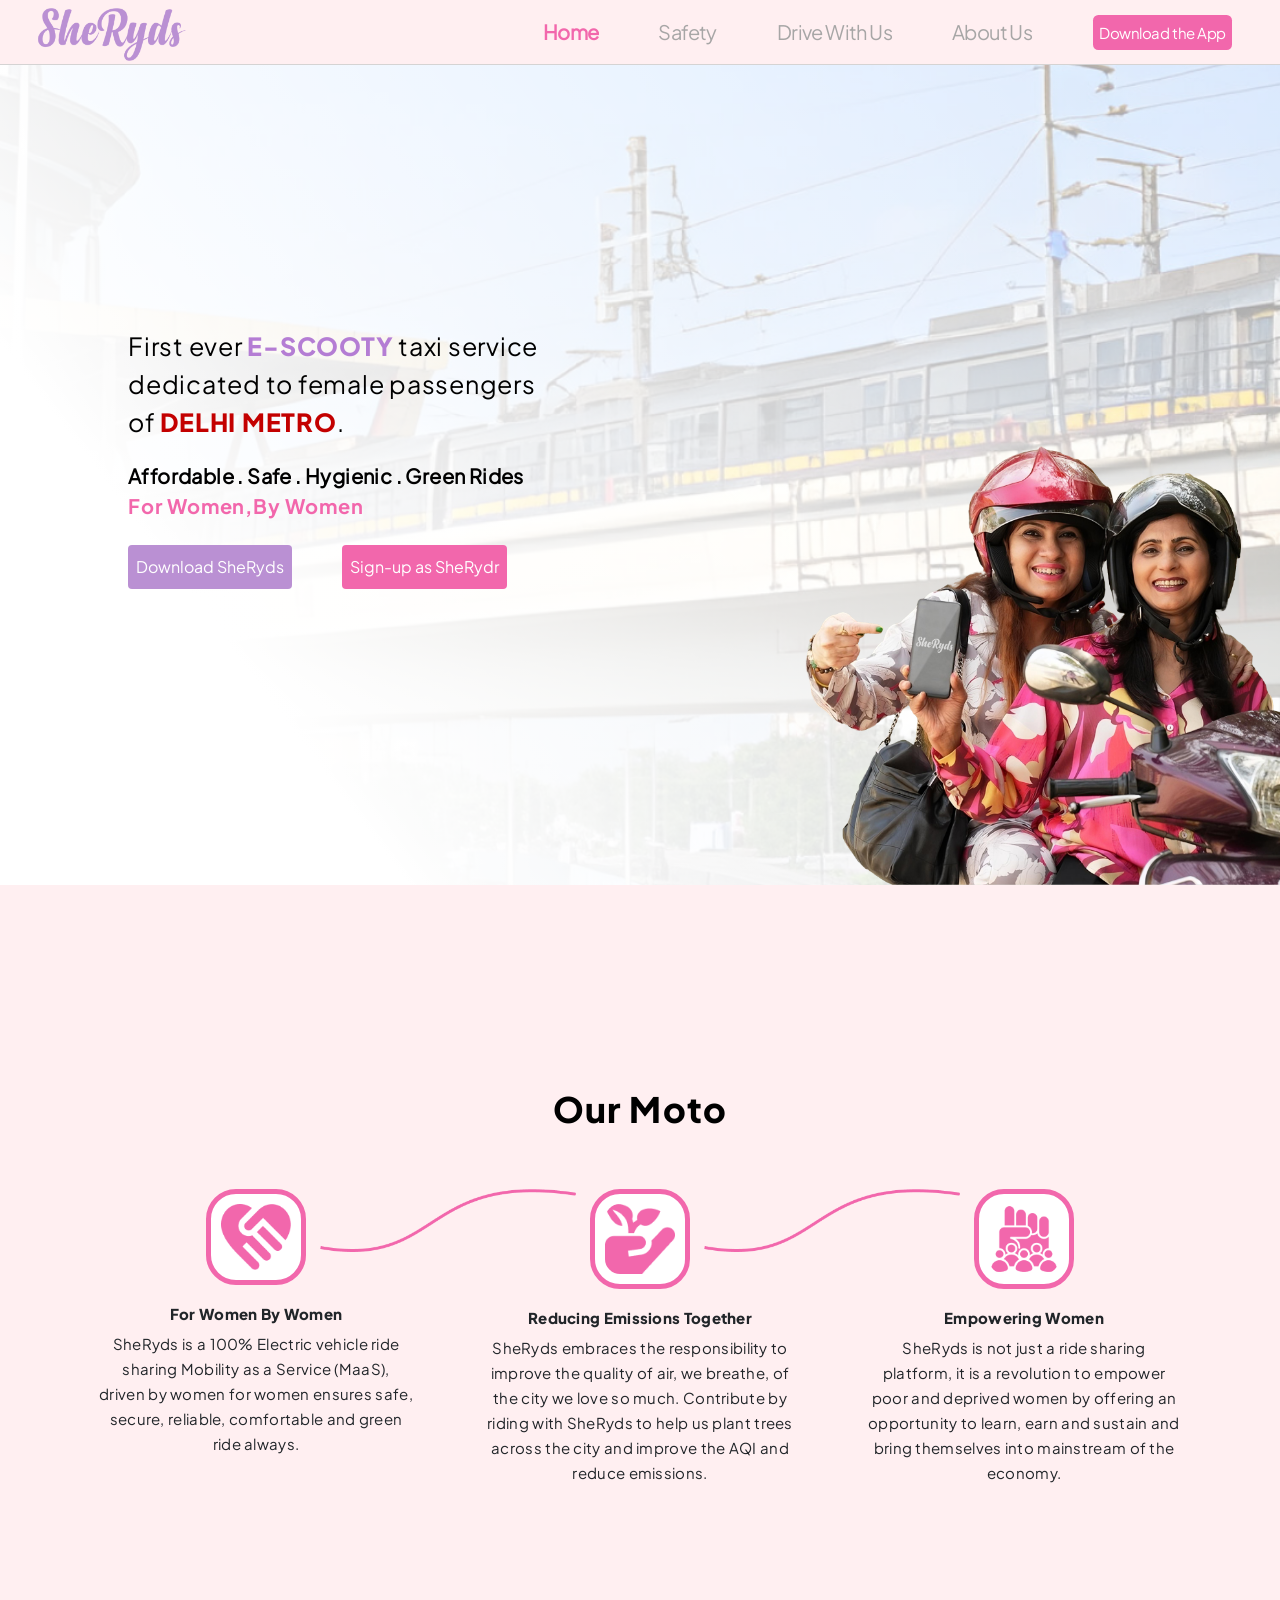
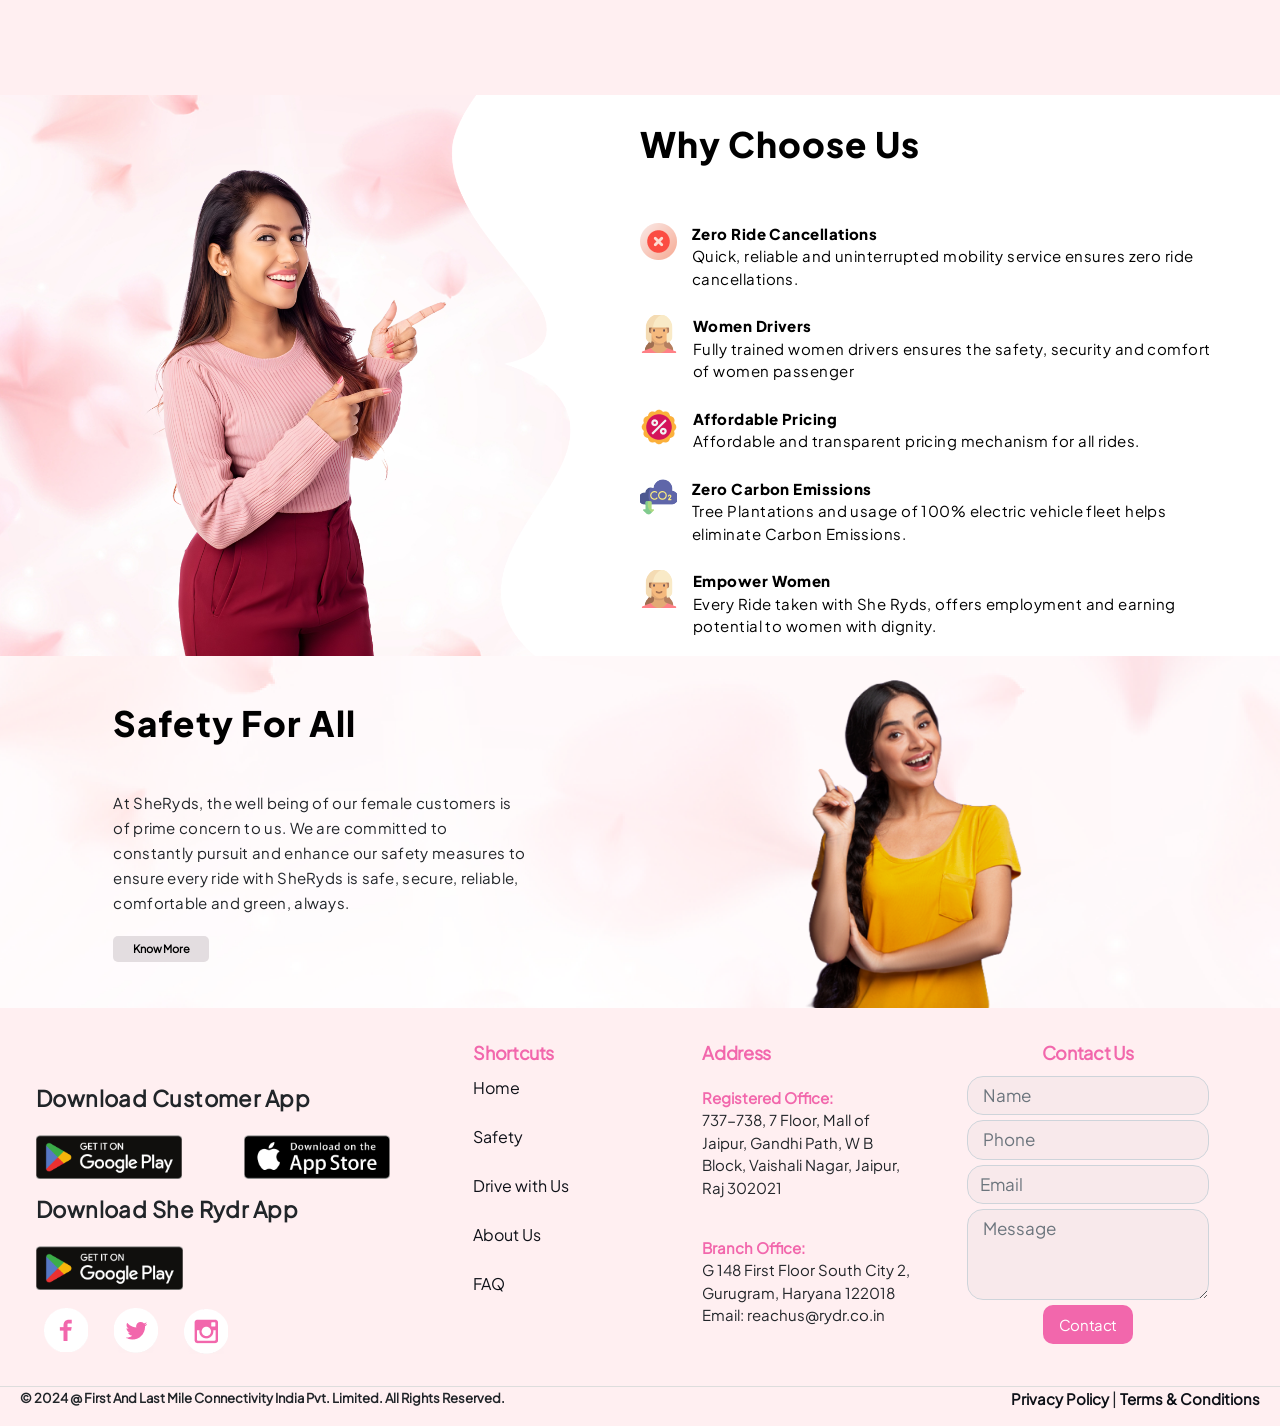
==== index.html @ 8a91b54a "img paths 2safet 3dy" ====
<!DOCTYPE html>
<html>

<head>
    <meta charset="utf-8" />
    <meta name="viewport" content="width=device-width, initial-scale=1.0">

    <!-- <link rel="stylesheet" href="./global.css" /> -->


    <link rel="stylesheet"
        href="https://fonts.googleapis.com/css2?family=Plus Jakarta Sans:wght@400;500;600;700;800&display=swap" />
    <link rel="stylesheet" href="Styles/header.css">
    <link rel="stylesheet" href="Styles/classy-nav.css">

    <link rel="stylesheet" href="Styles/style.css">
    <link rel="stylesheet" href="assets/css/bootstrap.min.css">

    <!-- RESPONSIVE CSS  -->
    <link rel="stylesheet" href="animation.css">
    <link rel="stylesheet" href="Styles/Responsive/XL.css">
    <link rel="stylesheet" href="Styles/Responsive/L.css">
    <link rel="stylesheet" href="Styles/Responsive/M.css">
    <link rel="stylesheet" href="Styles/Responsive/S.css">

    <script src="JS/jquery.min.js"></script>
</head>

<style>
    /* @media (max-width: 970px) {
        .home-parent {
            gap: 10px;
            flex-direction: column !important;
            align-items: baseline;
            padding: 20px;
        }
    } */
</style>

<body>
    <!-- <div id="preloader">
        <div class="wrapper">
            <div class="cssload-loader"></div>
        </div>
    </div> -->

    <div>
        <section>


            <header class="header-area">
                <div class="main-header-area">
                    <div class="classy-nav-container breakpoint-off">
                        <nav class="classy-navbar justify-content-between" id="uzaNav">
                            <a class="nav-brand" href="index.html"><img src="she_ryds_img/she_logo.png"
                                    alt="Ryder Logo"></a>
                            <div class="classy-navbar-toggler">
                                <span class="navbarToggler"><span></span><span></span><span></span></span>
                            </div>

                            <div class="classy-menu">

                                <div class="classycloseIcon">
                                    <div class="cross-wrap"><span class="top"></span><span class="bottom"></span></div>
                                </div>

                                <div class="classynav">
                                    <div>
                                        <ul id="nav" class="home-parent">
                                            <li class=" current-item text-decoration-none nav-items"><a
                                                    href="./index.html">Home</a>
                                            </li>
                                            <li class=" text-decoration-none nav-items"><a href="safety.html">Safety</a>
                                            </li>
                                            <li class="text-decoration-none nav-items"><a
                                                    href="drive_with_us.html">Drive
                                                    with us</a></li>
                                            <li class="text-decoration-none nav-items"><a href="about_us.html">About
                                                    Us</a></li>
                                            <!-- <li class="text-decoration-none nav-items"><a href="initiatives.html">Our
                                                    Initiatives</a></li> -->
                                        </ul>
                                    </div>
                                    <!-- <div>|</div> -->

                                    <div class="login-register-btn mx-3">
                                        <a href="#" data-toggle="modal" data-target="#myModal">
                                            <div class="log-in">Download the App</div>
                                        </a>
                                    </div>

                                </div>
                            </div>
                        </nav>
                    </div>
                </div>
            </header>



            <main>
                <div class="home-section topSection" id="topSection">
                    <div class=" home-text">
                        <div class="side-text">
                            <span class="line-1">First ever <span
                                    style="color: #b47dd4; font-family: ExtraBoldPlusJakarta;" class="">E-SCOOTY</span>
                                taxi
                                service</span><br>
                            <span class="line-1">dedicated to
                                female passengers
                                <br>of <span style="color:#c30000; font-family: ExtraBoldPlusJakarta;" class="">DELHI
                                    METRO</span>.</span><br>

                        </div>
                        <div class="home-points">
                            Affordable . Safe . Hygienic . Green Rides
                        </div>
                        <div class="side-text">
                            <span class="line-2">For Women,By Women</span><br>
                        </div>
                        <div class="rydr-btn mt-4">
                            <!-- <div class="btn-1 ">
                                <a
                                    href="https://play.google.com/store/apps/details?id=com.rapido.passenger&hl=en&pli=1">
                                    <button class="btn-sec ">Download SheRyds</button></a>
                            </div> -->

                            <!-- Large modal -->

                            <!-- Button to trigger modal -->

                            <!-- Button to trigger modal -->

                            <button type="button" class="btn-1 btn-sec dwn" data-toggle="modal" style="background: #BA90D3;
                                 " data-target="#myModal">Download SheRyds</button>


                            <!-- Modal Structure -->
                            <div class="modal fade bd-example-modal-lg" id="myModal" tabindex="-1" role="dialog"
                                aria-labelledby="myLargeModalLabel" aria-hidden="true">
                                <div class="modal-dialog modal-lg">
                                    <div class="modal-content">
                                        <div class="modal-header">
                                            <!-- <h5 class="modal-title text-center" id="myLargeModalLabel">Download Apps
                                            </h5> -->
                                            <!-- <button type="button" class="close" data-dismiss="modal" aria-label="Close">
                                                <span aria-hidden="true">X</span>
                                            </button> -->
                                            <button type="button" class="close" data-dismiss="modal"
                                                aria-label="Close"><span aria-hidden="true">X</span></button>
                                        </div>
                                        <div class="modal-body">
                                            <div class="modal-section">
                                                <h5 class="text-center fw-bold">Customer App</h5>
                                                <div class="app-links">
                                                    <a href="playstore-link"><img
                                                            src="Images/Google_Play_Store_badge_EN.svg.png"
                                                            alt="Play Store"></a>
                                                    <a href="applestore-link"><img
                                                            src="Images/App_Store_Badge.svg (2).png"
                                                            alt="Apple Store"></a>
                                                </div>
                                                <!-- Add more content or links here -->
                                            </div>
                                            <div class="modal-divider"></div>
                                            <div class="modal-section">
                                                <h5 class="text-center fw-bold">SheRydr App </h5>
                                                <div class="app-links sherydr-app">
                                                    <a href="playstore-link"><img
                                                            src="Images/Google_Play_Store_badge_EN.svg.png"
                                                            alt="Play Store"></a>

                                                </div>
                                                <!-- Add more content or links here -->
                                            </div>
                                        </div>
                                        <!-- <div class="modal-footer">
                                            <button type="button" class="btn btn-secondary"
                                                data-dismiss="modal">Close</button>
                                        </div> -->
                                    </div>
                                </div>
                            </div>

                            <div class="btn-1 ">
                                <a href="/">
                                    <button class="btn-sec ">Sign-up as SheRydr</button></a>
                            </div>


                        </div>
                    </div>
                    <div class="title-img">
                        <img src="she_ryds_img/new_title_img.png" alt="">
                    </div>
                </div>

                <!-- <div id="rydr-brand">RYDR</div>
                <div id="slogan" class="slogan">Seamless Last Mile Rides for Delhi Metro Commuters</div> -->


                <!-- <section class="d-flex justify-content-center align-items-center nextSection" id="nextSection1"> -->
                <section class="d-flex justify-content-center align-items-center " style="background: #ffeff1;">
                    <div class=" moto-section d-flex justify-content-center align-items-center flex-column ">


                        <h1 class="sub-heading ">Our Moto</h1>


                        <div class="motos ">
                            <div class="  moto-part">
                                <div class="d-flex ">
                                    <img class="moto-img" src="she_ryds_img/moto_1.png" alt="">

                                    <img class="curve-1" src="she_ryds_img/curve.png" alt="">
                                </div>
                                <div class="mt-3 moto-head moto-content">
                                    <p style="font-family: ExtraBoldPlusJakarta;">For Women By Women</p>
                                </div>
                                <div class="moto-content">
                                    <p>SheRyds is a 100% Electric vehicle ride
                                        sharing Mobility as a Service (MaaS),
                                        driven by women for women ensures
                                        safe, secure, reliable, comfortable and
                                        green ride always.</p>
                                </div>
                                <div>
                                </div>
                            </div>

                            <div class=" moto-part">
                                <div class="d-flex ">
                                    <img class="moto-img" src="she_ryds_img/moto_2.png" alt="">
                                    <img class="curve-2" src="she_ryds_img/curve.png" alt="">
                                </div>
                                <!-- <div class="mt-3 moto-head">
                                    <h2 class="under-sub-heading">Reducing Emissions Together</h2>
                                </div> -->
                                <div class="mt-3 moto-head moto-content">
                                    <p style="font-family: ExtraBoldPlusJakarta;">Reducing Emissions Together</p>
                                </div>
                                <div class="moto-content">
                                    <p>SheRyds embraces the responsibility
                                        to improve the quality of air, we
                                        breathe, of the city we love so much.
                                        Contribute by riding with SheRyds to
                                        help us plant trees across the city and
                                        improve the AQI and reduce emissions.</p>
                                </div>
                                <div>
                                </div>
                            </div>

                            <div class=" moto-part">
                                <div><img class="moto-img" src="she_ryds_img/moto_3.png" alt=""></div>
                                <!-- <div class="mt-3 moto-head">
                                    <h2 class="under-sub-heading">Empowering Women</h2>
                                </div> -->
                                <div class="mt-3 moto-head moto-content">
                                    <p style="font-family: ExtraBoldPlusJakarta;">Empowering Women</p>
                                </div>
                                <div class="moto-content">
                                    <p>SheRyds is not just a ride sharing
                                        platform, it is a revolution to empower
                                        poor and deprived women by offering
                                        an opportunity to learn, earn and
                                        sustain and bring themselves into
                                        mainstream of the economy.
                                    </p>
                                </div>
                                <div>
                                </div>
                            </div>
                        </div>

                    </div>
                </section>

                <!-- <section class="card-deck-section">
                    <div class="card-deck">
                        <div class="card d-flex justify-content-center align-items-center">
                            <div><img class="moto-img" src="Images/creating.png" alt=""></div>
                            <div class="card-body  d-flex justify-content-center align-items-center flex-column ">
                                <h2 class="under-sub-heading">Reducing Emissions</h2>
                                <p class="card-text text-center">This is a longer card with supporting text below as a
                                    natural
                                    lead-in to additional content. This content is a little bit longer.</p>
                                <div>
                                    <button class="know-more">Know More</button>
                                </div>
                            </div>
                        </div>
                        <div class="card d-flex justify-content-center align-items-center">
                            <div><img class="moto-img" src="Images/creating.png" alt=""></div>
                            <div class="card-body  d-flex justify-content-center align-items-center flex-column">
                                <h2 class="under-sub-heading">Empowered Women & Men</h2>
                                <p class="card-text text-center">
                                    Rydr is more than just a ride-sharing platform. It’s a movement dedicated to
                                    providing safe, reliable and empowering transportation for women. Our 100%
                                    electric
                                    vehicles fleet, driven by women for women and by men for all, ensures a secure,
                                    comfortable and green journey every time
                                </p>
                                <div>
                                    <button class="know-more">Know More</button>
                                </div>
                            </div>
                        </div>
                        <div class="card  d-flex justify-content-center align-items-center">
                            <div><img class="moto-img" src="Images/creating.png" alt=""></div>
                            <div class="card-body  d-flex justify-content-center align-items-center flex-column">
                                <h2 class="under-sub-heading">Creating Green Jobs</h2>

                                <p class="text-center">Empowering men and women who form part of a large workforce to
                                    become
                                    self-dependent
                                    by rendering green ride-sharing services.</p>
                                <div>
                                    <button class="know-more">Know More</button>
                                </div>
                            </div>
                        </div>
                    </div>
                </section> -->

                <section class="why-choose-section">

                    <div>
                        <h2 class="sub-heading mt-0 mb-1 mini-head ">Why Choose Us</h2>
                    </div>

                    <div class=" why-choose-content">
                        <div class="col-lg-6 col-md-6 why-img-div">
                            <img class="why-img " src="she_ryds_img/why-img-flowery.png" alt="">
                        </div>

                        <div class=" why-choose-div col-lg-6 col-md-6 ">
                            <div>
                                <h2 class="sub-heading mt-0 mb-0 mb-lg-4 prime-head ">Why Choose Us</h2>
                            </div>
                            <div class="points">
                                <div>
                                    <img src="she_ryds_img/no_can.png" alt="">
                                </div>
                                <div class=" points-desc">

                                    <p class=" text-start" style="font-family: ExtraBoldPlusJakarta;">Zero Ride
                                        Cancellations
                                    </p>
                                    <p>Quick, reliable and uninterrupted mobility service ensures zero ride
                                        cancellations.
                                    </p>
                                </div>
                            </div>

                            <div class="points">
                                <div>
                                    <img src="she_ryds_img/womenDriver.png" alt="">

                                </div>
                                <div class="points-desc">

                                    <p class=" text-start" style="font-family: ExtraBoldPlusJakarta;">Women Drivers</p>
                                    <p>Fully trained women drivers ensures the safety, security and comfort of women
                                        passenger
                                    </p>
                                </div>
                            </div>

                            <div class="points">
                                <div>
                                    <img src="she_ryds_img/pricing.png" alt="">
                                </div>
                                <div class=" points-desc">
                                    <!-- <p><strong>Pricing </strong></p> -->
                                    <p class=" text-start" style="font-family: ExtraBoldPlusJakarta;">Affordable Pricing
                                    </p>
                                    <p>Affordable and transparent pricing mechanism for all rides.</p>
                                </div>
                            </div>

                            <div class="points">
                                <div>
                                    <img src="she_ryds_img/zero_imiision.png" alt="">
                                </div>
                                <div class=" points-desc">
                                    <!-- <p><strong>Zero Emission</strong></p> -->
                                    <p class=" text-start" style="font-family: ExtraBoldPlusJakarta;">Zero Carbon
                                        Emissions</p>
                                    <p>Tree Plantations and usage of 100% electric vehicle fleet helps eliminate Carbon
                                        Emissions.</p>
                                </div>
                            </div>
                            <div class="points mb-0">
                                <div>
                                    <img src="she_ryds_img/womenDriver.png" alt="">

                                </div>
                                <div class=" points-desc">
                                    <!-- <p><strong>Tree Plantation</strong></p> -->
                                    <p class=" text-start" style="font-family: ExtraBoldPlusJakarta;">Empower Women</p>
                                    <p>Every Ride taken with She Ryds, offers employment and earning potential to women
                                        with dignity.</p>
                                </div>
                            </div>


                        </div>
                    </div>

                </section>


                <!-- <div class="d-flex justify-content-center align-items-center flex-column">

                    <h2 class="sub-heading whats">What is in it for You</h2>

                    <div class="d-flex justify-content-center align-item-center selection">
                        <div id="customers-button" class="selection">
                            <h4>Customers</h4>
                        </div>
                        <div id="drivers-button" class="selection">
                            <h4>SheRydrs</h4>
                        </div>
                    </div>
                    <div class="selection-part">
                        <div id="cust-part" class="cust-part w-75">
                            <div class="card-group">

                                <div class="card d-flex justify-content-center align-items-center flex-column">
                                    <img class="card-img-top" src="Images/Easy-pick.png" alt="Card image cap">
                                    <div class="card-body d-flex justify-content-start align-items-center flex-column">
                                        <h5 class="safety-card-title card-title">Easy Pick & Drop</h5>
                                        <p class="card-text safety-card-text ">The only Service Dedicated to Pick you up
                                            from any
                                            Metro Station and Drop you at your
                                            destination and Vice-Versa.</p>
                                    </div>
                                </div>
                                <div class="card d-flex justify-content-center align-items-center flex-column">
                                    <img class="card-img-top" src="Images/low-cost.png" alt="Card image cap">
                                    <div class="card-body d-flex justify-content-start align-items-center flex-column">
                                        <h5 class="safety-card-title card-title">Low Cost Rides</h5>
                                        <p class="card-text safety-card-text ">Rides available at a very attractive
                                            rates. Low surge
                                            charges and no hidden cost. Pay before you start the ride.</p>
                                    </div>
                                </div>
                                <div class="card d-flex justify-content-center align-items-center flex-column">
                                    <img class="card-img-top" src="Images/assured.png" alt="Card image cap">
                                    <div class="card-body d-flex justify-content-start align-items-center flex-column">
                                        <h5 class="safety-card-title card-title">Assured Rides</h5>
                                        <p class="card-text safety-card-text ">Get assured rides from any metro station
                                            to your
                                            destination and vice versa, in least time.</p>
                                    </div>
                                </div>
                            </div>
                        </div>

                        <div id="driver-part" class="driver-part w-75">
                            <div class="card-group">
                                <div class="card d-flex justify-content-center align-items-center flex-column">
                                    <img class="card-img-top" src="Images/Easy-pick.png" alt="Card image cap">
                                    <div class="card-body d-flex justify-content-start  flex-column">
                                        <h5 class="safety-card-title card-title">FlexDrive & MaxProfit</h5>
                                        <p class="card-text safety-card-text ">Make money on your
                                            chosen schedule with
                                            rides or deliveries or
                                            both. You can use your
                                            own vehicle or choose a
                                            rental through Rydr.</p>
                                    </div>
                                </div>
                                <div class="card d-flex justify-content-center align-items-center flex-column">
                                    <img class="card-img-top" src="Images/low-cost.png" alt="Card image cap">
                                    <div class="card-body d-flex justify-content-start flex-column">
                                        <h5 class="safety-card-title card-title">Fast and On Time Payments</h5>
                                        <p class="card-text safety-card-text ">Get Weekly Payments
                                            directly in your bank
                                            accounts.</p>
                                    </div>
                                </div>
                                <div class="card d-flex justify-content-center align-items-center flex-column">
                                    <img class="card-img-top" src="Images/assured.png" alt="Card image cap">
                                    <div class="card-body d-flex justify-content-start  flex-column">
                                        <h5 class="safety-card-title card-title">24/7 Support Available</h5>
                                        <p class="card-text safety-card-text ">You can reach us
                                            anytime for any
                                            support necessary.</p>
                                    </div>
                                </div>
                                <div class="card d-flex justify-content-center align-items-center flex-column">
                                    <img class="card-img-top" src="Images/assured.png" alt="Card image cap">
                                    <div class="card-body d-flex justify-content-start  flex-column">
                                        <h5 class="safety-card-title card-title">Insured Rides And Coverage</h5>
                                        <p class="card-text safety-card-text ">All rides are insured.
                                            Accidental coverage
                                            and medical benefits
                                            covered.</p>
                                    </div>
                                </div>
                            </div>
                        </div>
                    </div>
                </div> -->




                <section>

                    <!-- <div class="safety-section ">
                        <div class="safety-content  col-lg-6 col-md-6 ">

                            <h2 class="sub-heading safety-heading">Safety For All</h2>
                            <div class="d-flex flex-column ">

                                <p class="safety-text">At SheRyds, the well being of our female
                                    customers is of prime concern to us. We are
                                    committed to constantly pursuit and enhance
                                    our safety measures to ensure every ride with
                                    SheRyds is safe, secure, reliable, comfortable
                                    and green, always.</p>

                                <div class="safety-know">
                                    <a href="safety.html"><button class="know-more">Know More</button></a>
                                </div>
                            </div>

                        </div>


                        <div class="safety-img col-lg-6 col-md-6 ">
                            <img class="saf-img" src="she_ryds_img/new-safety-for-all.png" alt="">
                        </div>



                    </div> -->


                    <div class="safety-section">
                        <div class="safety-content  col-lg-5 col-md-5 ">

                            <h2 class="sub-heading safety-heading">Safety For All</h2>
                            <div class="d-flex flex-column ">

                                <p class="safety-text">At SheRyds, the well being of our female
                                    customers is of prime concern to us. We are
                                    committed to constantly pursuit and enhance
                                    our safety measures to ensure every ride with
                                    SheRyds is safe, secure, reliable, comfortable
                                    and green, always.</p>

                                <div class="safety-know">
                                    <a href="safety.html"><button class="know-more">Know More</button></a>
                                </div>
                            </div>

                        </div>


                        <div class="safety-img col-lg-6 col-md-6 ">
                            <img class="saf-img" src="she_ryds_img/cust_safety.png" alt="">
                        </div>



                    </div>


                </section>

            </main>
        </section>

        <footer class="footer">
            <div class="">
                <div class=" footer-section">

                    <div class="col-lg-4 col-md-4 col-6 d-flex flex-column  footer-apps">
                        <div class="download-app about_dow_app">
                            <p>Download Customer App</p>
                            <div class="app-links about_app_link">
                                <a href="playstore-link"><img src="Images/Google_Play_Store_badge_EN.svg.png"
                                        alt="Play Store"></a>

                                <a href="applestore-link"><img src="Images/App_Store_Badge.svg (2).png"
                                        alt="Apple Store"></a>
                            </div>
                        </div>
                        <div class="download-app about_dow_app">
                            <p>Download She Rydr App</p>
                            <div class="app-links about_app_link app-2">
                                <a href="playstore-link"><img src="Images/Google_Play_Store_badge_EN.svg.png"
                                        alt="Play Store"></a>

                            </div>
                        </div>
                        <div class="social-links about-social-link">
                            <a href="facebook-link"><img class="socialImg" src="she_ryds_img/Facebook.png" alt=""></a>
                            <a href="twitter-link"><img class="socialImg" src="she_ryds_img/Twitter.png" alt=""></a>
                            <a href="https://www.instagram.com/she.ryds?igsh=MTJ3M3NyOHQxcnZnNg=="><img
                                    class="socialImg" src="she_ryds_img/Instagram.png" alt=""></a>
                        </div>
                    </div>


                    <div class="col-lg-2 col-md-2 col-6  ">
                        <h5 class="footer-heading">Shortcuts</h5>
                        <div class="list-unstyled">
                            <li><a class="direct-links" href="index.html">Home</a></li>
                            <li><a class="direct-links" href="safety.html">Safety</a></li>
                            <li><a class="direct-links" href="drive_with_us.html">Drive with Us</a></li>
                            <!-- <li><a class="direct-links" href="about_us.html">Career</a></li> -->
                            <li><a class="direct-links" href="about_us.html">About Us</a></li>
                            <!-- <li><a class="direct-links" href="initiatives.html">Initiatives</a></li> -->
                            <li><a class="direct-links" href="faq.html">FAQ</a></li>
                        </div>
                    </div>


                    <div class="col-lg-2 col-md-2 add-sec col-6">
                        <h5 class="footer-heading">Address</h5>

                        <div class="add-div">
                            <p><strong class="add">Registered Office:</strong><br>
                                737-738, 7 Floor, Mall of Jaipur, Gandhi Path, W B Block, Vaishali Nagar,
                                Jaipur, Raj 302021

                            </p>
                        </div>
                        <div class="add-div">
                            <p><strong class="add">Branch Office:</strong><br>
                                G 148 First Floor South City 2, Gurugram, Haryana 122018 <br>
                                Email: reachus@rydr.co.in</p>
                        </div>

                    </div>


                    <div class="col-lg-3 col-md-3 col-6 d-flex  flex-column align-item-center contact-sec">
                        <div>
                            <h5 class="footer-heading">Contact Us</h5>
                        </div>
                        <div>
                            <form class="contact-form contact-div">
                                <div>
                                    <input type="text" class="form-control" placeholder=" Name" id="connect-name"
                                        required>
                                    <input type="number" class="form-control" placeholder=" Phone" required name=""
                                        id="connect-phone">
                                    <input type="email" class="form-control" placeholder="Email" id="connect-email"
                                        required>
                                    <textarea class="form-control" rows="3" placeholder=" Message" id="connect-message"
                                        required></textarea>
                                </div>
                                <div>
                                    <button type="submit" class="log-in contact-btn"
                                        id="contact-submit">Contact</button>
                                </div>
                            </form>
                        </div>
                    </div>
                </div>
                <div class="footer-bottom ">

                    <div class="">
                        <p class="fw-bold">© 2024 @ First And Last Mile Connectivity India Pvt. Limited. All Rights
                            Reserved.</p>
                    </div>

                    <div class="  footer-end">
                        <a class="fw-bold" href="privacy_policy.html">Privacy Policy</a>
                        <span> | </span>
                        <a class="fw-bold" href="terms&conditions.html">Terms & Conditions</a>
                    </div>
                </div>
            </div>
        </footer>



    </div>

    <!-- <script>
        // Initialize modal using jQuery
        $(document).ready(function () {
            $('#myModal').modal(options);
        });
    </script>

    <script>
        $('#myModal').on('shown.bs.modal', function () {
            $('#myInput').trigger('focus')
        })

        $('#myModal').modal(options)

        $('#myModal').modal(options)

    </script> -->

    <script>
        var token = localStorage.getItem('accessToken')
        var cityName = localStorage.getItem('cityName')
        var vehicle = localStorage.getItem('vehicleType')
        let htmlPage = ''
        var signUpbuttonName = ''

        console.log(token)


        if (token && token.length > 0 && cityName && cityName.length > 0 && vehicle && vehicle.length > 0) {
            // window.location.href = 'oldRegistration.html'
            htmlPage = 'oldRegistration.html'
        }
        else if (token && token.length > 0 && !cityName) {
            // window.location.href = 'SelectCities.html'
            htmlPage = 'SelectCities.html'
        }
        else if (token && token.length > 0 && !vehicle) {
            // window.location.href = 'SelectVehicle.html'
            htmlPage = 'SelectVehicle.html'
        }
        else if (!token) {
            // window.location.href = 'login.html'
            htmlPage = 'login.html'
        }

        if (token) {
            signUpbuttonName = `<a href="${htmlPage}"><button class="btn-sec" id="signup-driver">
                                 SIGNUP AS DRIVER</button></a>`
        }
        else {
            signUpbuttonName = `<a href="login.html"><button class="btn-sec" id="signup-driver">
                                 SIGNUP AS DRIVER</button></a>`
        }

        document.getElementById('signup-driver').innerHTML = signUpbuttonName
    </script>

    <!-- <script src="https://code.jquery.com/jquery-3.5.1.slim.min.js"></script>
    <script src="https://cdn.jsdelivr.net/npm/@popperjs/core@2.9.2/dist/umd/popper.min.js"></script> -->
    <script src="https://maxcdn.bootstrapcdn.com/bootstrap/4.5.2/js/bootstrap.min.js"></script>

    <script src="JS/ProfileButton.js"></script>
    <script src="animation.js"></script>
    <script src="assets/js/bootstrap.min.js"></script>
    <script src="JS/contact-form.js"></script>
    <script src="JS/popper.min.js"></script>
    <script src="JS/uza.bundle.js"></script>
    <script src="JS/active.js"></script>


    <!-- <script src="js/testimonial.js"></script> -->

    <script async src="https://www.googletagmanager.com/gtag/js?id=UA-23581568-13"></script>
    <script src="JS/CustAndDriver.js"></script>

    <!-- <script>
        window.addEventListener('DOMContentLoaded', function () {
            var token = localStorage.getItem('accessToken')
            var cityName = localStorage.getItem('cityName')
            var vehicle = localStorage.getItem('vehicleType')
            let htmlPage = ''
            var buttonName = ''
            if (token && token.length > 0 && cityName && cityName.length > 0 && vehicle && vehicle.length > 0) {
                // window.location.href = 'oldRegistration.html'
                htmlPage = 'oldRegistration.html'
            }
            else if (token && token.length > 0 && !cityName) {
                // window.location.href = 'SelectCities.html'
                htmlPage = 'SelectCities.html'
            }
            else if (token && token.length > 0 && !vehicle) {
                // window.location.href = 'SelectVehicle.html'
                htmlPage = 'SelectVehicle.html'
            }
            else if (!token) {
                // window.location.href = 'login.html'
                htmlPage = 'login.html'
            }
            if (token) {
                buttonName = `<a href="${htmlPage}">
                                    <div class="log-in">Continue</div>
                                </a>`

            } else {
                buttonName = `<a href="login.html">
                                    <div class="log-in">Log In</div>
                                </a>`
            }
            document.getElementById('loginButton').innerHTML = buttonName
        })
    </script> -->

</body>

</html>
---- Styles/header.css ----
/* :: 8 Header CSS :: */
.header-area {
    position: fixed;
    z-index: 600;
    width: 100%;
    left: 0;
    top: 0;
    -webkit-transition-duration: 500ms;
    -o-transition-duration: 500ms;
    transition-duration: 500ms;
}

#nav {}

@media only screen and (min-width: 768px) and (max-width: 991px) {
    .header-area .main-header-area {
        /* border-top: 10px solid #303030; */
    }
}

@media only screen and (max-width: 767px) {
    .header-area .main-header-area {
        /* border-top: 10px solid #303030; */
    }
}

.header-area .main-header-area.sticky {
    -webkit-transition-duration: 500ms;
    -o-transition-duration: 500ms;
    transition-duration: 500ms;
    top: 0;
    width: 100%;
    position: fixed;
    background-color: transparent;
    /* -webkit-box-shadow: 0 1px 6px 0 rgba(0, 0, 0, 0.1);
    box-shadow: 0 1px 6px 0 rgba(0, 0, 0, 0.1); */
    border-bottom: none;
    left: 0;
    z-index: 650;
}

.header-area .search-icon {
    position: relative;
    z-index: 1000000000000;
    margin-left: 14px;
}

@media only screen and (min-width: 768px) and (max-width: 991px) {
    .header-area .search-icon {
        margin-left: 15px;
        margin-top: 20px;
    }
}

@media only screen and (max-width: 767px) {
    .header-area .search-icon {
        margin-left: 15px;
        margin-top: 20px;
    }
}

.header-area .search-icon i {
    font-size: 20px;
    color: #303030;
    cursor: pointer;
}

.classy-nav-container {
    background-color: transparent;
    padding: 0;
}

@media only screen and (max-width: 767px) {
    .classy-nav-container {
        /* padding: 0 15px; */
    }
}

@media only screen and (min-width: 768px) and (max-width: 991px) {
    .classy-nav-container .classy-navbar {
        height: 70px;
        padding: 0 5%;
    }
}

@media only screen and (max-width: 767px) {
    .classy-nav-container .classy-navbar {
        height: 70px;
        padding: 0 5%;
    }
}

@media only screen and (max-width: 767px) {
    .classy-nav-container .classy-navbar .nav-brand {
        max-width: 90px;
        margin-right: 15px;
    }
}

.classy-nav-container .classy-navbar .classynav ul li a {
    position: relative;
    z-index: 1;
    font-weight: 400;

    font-size: 14px;
    text-transform: capitalize;
    color: #a7a6a6;
}

.classy-nav-container .classy-navbar .classynav ul li.current-item a {
    color: #F267AC;
    font-weight: 600;
}

.classy-nav-container .classy-navbar .classynav ul li a:focus,
.classy-nav-container .classy-navbar .classynav ul li a:hover {
    /* color:rgb(255, 86, 86) */
    /* color: white; */

}

@media only screen and (min-width: 992px) and (max-width: 1199px) {
    .classy-nav-container .classy-navbar .classynav ul li a {
        font-size: 14px;
        padding: 0 15px;
    }
}

@media only screen and (min-width: 768px) and (max-width: 991px) {
    .classy-nav-container .classy-navbar .classynav ul li a {
        font-size: 14px;
    }
}

@media only screen and (max-width: 767px) {
    .classy-nav-container .classy-navbar .classynav ul li a {
        font-size: 14px;
    }
}

.classy-nav-container .classy-navbar .classynav ul li.cn-dropdown-item ul li a {
    font-size: 16px;
    text-transform: capitalize;
    height: 42px;
    line-height: 42px;
    padding: 0 30px;
}

@media only screen and (min-width: 992px) and (max-width: 1199px) {
    .classy-nav-container .classy-navbar .classynav ul li.cn-dropdown-item ul li a {
        font-size: 14px;
    }
}

@media only screen and (min-width: 768px) and (max-width: 991px) {
    .classy-nav-container .classy-navbar .classynav ul li.cn-dropdown-item ul li a {
        font-size: 14px;
    }
}

@media only screen and (max-width: 767px) {
    .classy-nav-container .classy-navbar .classynav ul li.cn-dropdown-item ul li a {
        font-size: 14px;
        color: #c30000;
    }
}

.classy-nav-container .classy-navbar .classynav ul li.current-item a::after {
    /* content: '';
    position: absolute;
    width: 70%;
    height: 2px;
    background-color: var(--primary-clr);
    bottom: 0;
    left: 50%;
    -webkit-transform: translateX(-50%);
    -ms-transform: translateX(-50%);
    transform: translateX(-50%);
    z-index: 1;
    color: var(--primary-clr); */
}

@media only screen and (min-width: 768px) and (max-width: 991px) {
    .classy-nav-container .classy-navbar .classynav ul li.current-item a::after {
        width: 100%;
        height: 1px;
    }
}

@media only screen and (max-width: 767px) {
    .classy-nav-container .classy-navbar .classynav ul li.current-item a::after {
        width: 100%;
        height: 1px;
    }
}

.classynav ul li.has-down>a::after,
.classynav ul li.has-down.active>a::after,
.classynav ul li.megamenu-item>a::after {
    color: #303030;
}

.breakpoint-off .classynav ul li .dropdown {
    width: 210px;
    -webkit-box-shadow: var(--pr-shadow);
    box-shadow: var(--pr-shadow);
    border-radius: 6px;
}

.top-search-area .modal-content {
    border: none;
}

#download_rydr .modal-dialog {
    max-width: 900px;
}

#download_rydr .driver-app img {
    width: 50%;
}

#download_rydr .customer-app img {
    width: 40%;
    margin-bottom: 1.3rem;
}

.top-search-area .modal-content .modal-body {
    padding: 50px !important;
}

@media only screen and (max-width: 767px) {
    .top-search-area .modal-content .modal-body {
        padding: 50px 15px;
    }
}

@media only screen and (min-width: 576px) and (max-width: 767px) {
    .top-search-area .modal-content .modal-body {
        padding: 50px;
    }
}

.top-search-area .modal-content .modal-body button.close-btn {
    position: absolute;
    top: 15px;
    right: 15px;
    z-index: 10;
    font-size: 14px;
}

.top-search-area .modal-content .modal-body button.close-btn.btn {
    padding: 0;
    background-color: transparent;
}

.top-search-area .modal-content .modal-body button.close-btn.btn:focus,
.top-search-area .modal-content .modal-body button.close-btn.btn:hover {
    box-shadow: none;
    color: var(--primary-clr);
}

.top-search-area form {
    width: 100%;
    position: relative;
    z-index: 1;
}

.top-search-area form input {
    width: 100%;
    height: 50px;
    border: none;
    box-shadow: 0 0 30px 15px rgba(0, 0, 0, 0.08);
    border-radius: 6px;
    font-size: 12px;
    font-style: italic;
    padding: 0 20px;
}



#customer-login .modal-dialog {
    max-width: 400px;
}

#customer_signup_form .modal-dialog>#customer-login .modal-dialog {
    display: none;
}

#customer_signup_form .rydr-contact-form,
#customer-login .rydr-contact-form {
    margin: 20px 0;
}

#customer_signup_form .modal-body,
#customer-login .modal-body {
    padding: 0;
}

#customer_signup_form .modal-body .contact-heading,
#customer-login .modal-body .contact-heading h5,
#customer-login form {
    padding: 0 20px;
}

#customer_signup_form form {
    padding: 0 40px;
}

#customer_signup_form .modal-body .contact-heading .border-line,
#customer-login .modal-body .contact-heading .border-line {
    background-color: #ccc;
}

#signup .rydr-contact-form button :disabled,
#customer_signup_form .rydr-contact-form button:disabled,
#customer-login .rydr-contact-form button:disabled {
    background-color: #0000001f;
    border-color: #00000000;
    color: #00000042;
}

#customer-login .customer-login-form .customer-phone input {
    position: relative;
    padding-left: 80px;
    font-style: normal;
}

#customer-login .customer-login-form .customer-phone input::placeholder {
    position: absolute;
    left: 80px;
    height: -webkit-fill-available;
    padding: 14px 0;
}

#customer-login .customer-login-form .customer-phone span {
    position: absolute;
    z-index: 1;
    padding: 0 18px;
    background: transparent;
    border-right: 1px solid #ccc;
    border-radius: 30px 0px 0px 30px;
    height: -webkit-fill-available;
    line-height: 3.4;
}

.blue-txt {
    color: var(--primary-clr);
    cursor: pointer;
    padding-top: 25px;
    width: 100%;
    display: block;
    font-weight: 600;
    font-size: 14px;
}

#customer-login .rydr-contact-form .form-control,
#customer-login .rydr-contact-form button {
    height: 45px !important;
}

#signup form input,
#customer_signup_form form input,
#customer-login form input {
    border: 1px solid #ced4da;
    box-shadow: none;
}

#signup .rydr-contact-form button,
#customer_signup_form .rydr-contact-form button,
#customer-login .rydr-contact-form button {
    position: relative;
    z-index: 1;
    width: 100%;
    min-width: 160px;
    height: 50px;
    line-height: normal;
    font-size: 16px;
    font-weight: 600;
    display: inline-block;
    padding: 0 30px;
    text-align: center;
    text-transform: capitalize;
    color: var(--primary-clr);
    border-radius: 50px;
    background-color: #ffffff;
    box-shadow: none;
}

.top-search-area form input:focus {
    box-shadow: 0 0 30px 15px rgba(0, 0, 0, 0.08);
}

.top-search-area form button {
    position: absolute;
    width: 100px;
    height: 50px;
    top: 0;
    right: 0;
    z-index: 10;
    border-radius: 0 6px 6px 0;
    border: none;
    background-color: var(--primary-clr);
    font-weight: 600;
    font-size: 14px;
    text-transform: uppercase;
    text-align: center;
    color: #ffffff;
    cursor: pointer;
}

@media only screen and (max-width: 767px) {
    .top-search-area form button {
        width: 80px;
    }
}

@media only screen and (min-width: 768px) and (max-width: 991px) {
    .get-a-quote {
        margin: 30px 15px !important;
    }
}

@media only screen and (max-width: 767px) {
    .get-a-quote {
        margin: 30px 15px !important;
    }
}

.login-register-btn .bi-person-circle {
    font-size: 25px;
}


@media only screen and (max-width: 630px) {
    .classy-nav-container .classy-navbar .nav-brand {
        max-width: 120px;
    }
}


.classy-nav-container .classy-navbar .classynav ul li a:hover {
    /* font-size: 21px !important; */
    /* Increase font size on hover */
}
---- Styles/classy-nav.css ----
/* [ -- Master Stylesheet -- ] */
/* ----------------------------------------------------------
:: Template Name: ClassyNav - Responsive Mega Menu Plugins
:: Author: Designing World
:: Author URL: https://themeforest.net/user/designing-world/portfolio
:: Version: 1.0.0
:: Created: May 16, 2018
:: Last Updated: May 16, 2018
---------------------------------------------------------- */
/* Base CSS */
ul {
  margin: 0;
}

ul li {
  list-style: none;
}

img {
  height: auto;
  max-width: 100%;
}

.bg-img {
  background-position: center center;
  background-size: cover;
  background-repeat: no-repeat;
}

.bg-transparent {
  background-color: transparent !important;
}

.classy-nav-container {
  position: relative;
  z-index: 100;
  background-color: #FFEFF1;
  ;
  /* sticky */
}

.classy-nav-container * {
  box-sizing: border-box;
}

.classy-nav-container.classy-sticky {
  position: fixed;
  z-index: 1010;
  width: 100%;
  top: 0;
  right: 0;
  left: 0;
}

.classy-nav-container.box-skins .classynav>ul>li {
  background-color: #1abc9c;
}

.classy-nav-container.box-skins .classynav>ul>li>a {
  color: #fff;
}

.justify-content-between {
  -webkit-box-pack: justify;
  -ms-flex-pack: justify;
  justify-content: space-between;
}

.justify-content-center {
  -webkit-box-pack: center;
  -ms-flex-pack: center;
  justify-content: center;
}

.classy-navbar {
  width: 100%;
  height: 65px;
  padding: 0.5em 2em;
  display: -webkit-box;
  display: -ms-flexbox;
  display: flex;
  -webkit-box-align: center;
  -ms-flex-align: center;
  -ms-grid-row-align: center;
  align-items: center;
  border-bottom: 1px solid rgb(213 211 211);
}

.classy-navbar .nav-brand {
  font-size: 26px;
  font-weight: 500;
  color: #565656;
  display: inline-block;
  margin-right: 30px;
}

.classy-navbar .nav-brand img {
  /* width: 176px; */
  width: 160px;
  margin-top: 5px;
}

.classy-navbar .nav-brand:focus,
.classy-navbar .nav-brand:hover {
  /* font-size: 26px; */
  /* font-weight: 500; */
}

.classynav ul li {
  display: inline-block;
  clear: both;
  position: inherit;
  z-index: 10;
}

.classynav ul li.cn-dropdown-item {
  position: relative;
  z-index: 10;
}

.classynav ul li.cn-dropdown-item ul li {
  position: relative;
  z-index: 10;
}

.classynav ul li ul li {
  display: block;
}

.classynav ul li ul li a {
  padding: 0 20px;
}

.classynav ul li a {
  padding: 0 25px;
  display: block;
  height: 35px;
  font-size: 14px;
  line-height: 34px;
}

.classynav ul li .megamenu li a {
  padding: 0 12px;
}

.classynav ul li div.single-mega a {
  height: auto;
  line-height: 1;
}

/* Down Arrow Icon for Megamenu */
@font-face {
  font-family: 'classyfonts';
  src: url("../fonts/classy.eot");
  src: url("../fonts/classy.eot#iefix") format("embedded-opentype"), url("../fonts/classy.ttf") format("truetype"), url("../fonts/classy.woff") format("woff"), url("../fonts/classy.svg#classyfonts") format("svg");
  font-weight: normal;
  font-style: normal;
}

.icon-classy-nav-down-arrow {
  /* font-family: 'classyfonts'; */
  speak: none;
  font-style: normal;
  font-weight: normal;
  font-variant: normal;
  text-transform: none;
  line-height: 1;
  -webkit-font-smoothing: antialiased;
  -moz-osx-font-smoothing: grayscale;
}

.icon-classy-nav-down-arrow:before {
  content: "\e900";
}

.classynav ul li.megamenu-item>a:after,
.classynav ul li.has-down>a:after {
  /* font-family: 'classyfonts'; */
  content: "\e900";
  font-size: 12px;
  color: #000000;
  padding-left: 5px;
  -webkit-transition-duration: 500ms;
  transition-duration: 500ms;
}

.classynav ul li ul li.has-down>a::after {
  -webkit-transform: rotate(-90deg);
  transform: rotate(-90deg);
  position: absolute;
  top: 0;
  right: 10px;
  z-index: 3;
}

/* button css */
.classy-btn {
  position: relative;
  z-index: 1;
  min-width: 120px;
  padding: 0 25px;
  line-height: 42px;
  height: 42px;
  background-color: #1abc9c;
  border-radius: 50px;
  color: #fff !important;
  margin-left: 30px;
  text-align: center;
}

.classy-btn:hover,
.classy-btn:focus {
  box-shadow: 0 0 10px rgba(0, 0, 0, 0.2);
}

/* Dropdown Toggle */
.dd-trigger {
  position: absolute;
  width: 100%;
  height: 100%;
  top: 0;
  left: 0;
  background-color: transparent;
  cursor: pointer;
  z-index: 500;
  border-radius: 0;
  display: none;
}

/* Close Icon */
.classycloseIcon {
  position: absolute;
  top: 20px;
  right: 20px;
  z-index: 12;
  display: none;
}

.classycloseIcon .cross-wrap {
  width: 26px;
  height: 26px;
  cursor: pointer;
  position: relative;
}

.classycloseIcon .cross-wrap span {
  position: absolute;
  display: block;
  width: 100%;
  height: 2px;
  border-radius: 6px;
  background: #232323;
}

.classycloseIcon .cross-wrap span.top {
  top: 12px;
  left: 0;
  -webkit-transform: rotate(45deg);
  transform: rotate(45deg);
}

.classycloseIcon .cross-wrap span.bottom {
  bottom: 12px;
  left: 0;
  -webkit-transform: rotate(-45deg);
  transform: rotate(-45deg);
}

/* navbarToggler */
.classy-navbar-toggler {
  border: none;
  background-color: transparent;
  cursor: pointer;
  display: none;
}

.classy-navbar-toggler .navbarToggler {
  display: inline-block;
  cursor: pointer;
}

.classy-navbar-toggler .navbarToggler span {
  position: relative;
  background-color: #858585;
  border-radius: 3px;
  display: block;
  height: 3px;
  margin-top: 5px;
  padding: 0;
  -webkit-transition-duration: 300ms;
  transition-duration: 300ms;
  width: 30px;
  cursor: pointer;
}

.classy-navbar-toggler .navbarToggler.active span:nth-of-type(1) {
  -webkit-transform: rotate3d(0, 0, 1, 45deg);
  transform: rotate3d(0, 0, 1, 45deg);
  top: 8px;
}

.classy-navbar-toggler .navbarToggler.active span:nth-of-type(2) {
  opacity: 0;
}

.classy-navbar-toggler .navbarToggler.active span:nth-of-type(3) {
  -webkit-transform: rotate3d(0, 0, 1, -45deg);
  transform: rotate3d(0, 0, 1, -45deg);
  top: -8px;
}

.classynav ul li .megamenu {
  position: absolute;
  width: 100%;
  left: 0;
  top: 100%;
  background-color: #ffffff;
  z-index: 200;
  box-shadow: 0 1px 4px rgba(0, 0, 0, 0.15);
}

.classynav ul li .megamenu .single-mega.cn-col-5 {
  width: 20%;
  float: left;
  padding: 15px;
  border-right: 1px solid #f2f4f8;
}

.classynav ul li .megamenu .single-mega.cn-col-5:last-of-type {
  border-right: none;
}

.classynav ul li .megamenu .single-mega.cn-col-4 {
  width: 25%;
  float: left;
  padding: 15px;
  border-right: 1px solid #f2f4f8;
}

.classynav ul li .megamenu .single-mega.cn-col-4:last-of-type {
  border-right: none;
}

.classynav ul li .megamenu .single-mega.cn-col-3 {
  width: 33.3333334%;
  float: left;
  padding: 15px;
  border-right: 1px solid #f2f4f8;
}

.classynav ul li .megamenu .single-mega.cn-col-3:last-of-type {
  border-right: none;
}

.classynav ul li .megamenu .single-mega .title {
  font-size: 14px;
  border-bottom: 1px solid #f2f4f8;
  padding: 8px 12px;
}

.classynav ul li .dropdown li a {
  border-bottom: 1px solid rgba(242, 244, 248, 0.7);
}

.classynav ul li .dropdown li:last-child a {
  border-bottom: none;
}

.classynav ul li .dropdown li .dropdown li a {
  border-bottom: 1px solid rgba(242, 244, 248, 0.7);
}

.classynav ul li .dropdown li .dropdown li:last-child a {
  border-bottom: none;
}

.classynav ul li .dropdown li .dropdown li .dropdown li a {
  border-bottom: 1px solid rgba(242, 244, 248, 0.7);
}

.classynav ul li .dropdown li .dropdown li .dropdown li:last-child a {
  border-bottom: none;
}

.classynav ul li .dropdown li .dropdown li .dropdown li .dropdown li a {
  border-bottom: 1px solid rgba(242, 244, 248, 0.7);
}

.classynav ul li .dropdown li .dropdown li .dropdown li .dropdown li:last-child a {
  border-bottom: none;
}

.classynav ul li .dropdown li .dropdown li .dropdown li .dropdown li .dropdown li a {
  border-bottom: 1px solid rgba(242, 244, 248, 0.7);
}

.classynav ul li .dropdown li .dropdown li .dropdown li .dropdown li .dropdown li:last-child a {
  border-bottom: none;
}

.classynav ul li .dropdown li .dropdown li .dropdown li .dropdown li .dropdown li .dropdown li a {
  border-bottom: 1px solid rgba(242, 244, 248, 0.7);
}

.classynav ul li .dropdown li .dropdown li .dropdown li .dropdown li .dropdown li .dropdown li:last-child a {
  border-bottom: none;
}

.classynav ul li .dropdown li .dropdown li .dropdown li .dropdown li .dropdown li .dropdown li .dropdown li a {
  border-bottom: 1px solid rgba(242, 244, 248, 0.7);
}

.classynav ul li .dropdown li .dropdown li .dropdown li .dropdown li .dropdown li .dropdown li .dropdown li:last-child a {
  border-bottom: none;
}

.classynav ul li .dropdown li .dropdown li .dropdown li .dropdown li .dropdown li .dropdown li .dropdown li .dropdown li a {
  border-bottom: 1px solid rgba(242, 244, 248, 0.7);
}

.classynav ul li .dropdown li .dropdown li .dropdown li .dropdown li .dropdown li .dropdown li .dropdown li .dropdown li:last-child a {
  border-bottom: none;
}

/* Desktop Area CSS */
.breakpoint-off .classynav {
  display: -webkit-box;
  display: -ms-flexbox;
  display: flex;
  -webkit-box-align: center;
  -ms-flex-align: center;
  -ms-grid-row-align: center;
  align-items: center;
}

.breakpoint-off .classynav ul li .dropdown {
  width: 180px;
  position: absolute;
  background-color: #ffffff;
  top: 120%;
  left: 0;
  z-index: 100;
  height: auto;
  box-shadow: 0 1px 5px rgba(0, 0, 0, 0.1);
  -webkit-transition-duration: 300ms;
  transition-duration: 300ms;
  opacity: 0;
  visibility: hidden;
  padding: 10px 0;
}

.breakpoint-off .classynav ul li .dropdown li .dropdown {
  top: 10px;
  left: 180px;
  z-index: 200;
  opacity: 0;
  visibility: hidden;
}

.breakpoint-off .classynav ul li .dropdown li .dropdown li .dropdown,
.breakpoint-off .classynav ul li .dropdown li .dropdown li .dropdown li .dropdown,
.breakpoint-off .classynav ul li .dropdown li .dropdown li .dropdown li .dropdown li .dropdown,
.breakpoint-off .classynav ul li .dropdown li .dropdown li .dropdown li .dropdown li .dropdown li .dropdown,
.breakpoint-off .classynav ul li .dropdown li .dropdown li .dropdown li .dropdown li .dropdown li .dropdown li .dropdown,
.breakpoint-off .classynav ul li .dropdown li .dropdown li .dropdown li .dropdown li .dropdown li .dropdown li .dropdown li .dropdown,
.breakpoint-off .classynav ul li .dropdown li .dropdown li .dropdown li .dropdown li .dropdown li .dropdown li .dropdown li .dropdown li .dropdown,
.breakpoint-off .classynav ul li .dropdown li .dropdown li .dropdown li .dropdown li .dropdown li .dropdown li .dropdown li .dropdown li .dropdown li .dropdown {
  opacity: 0;
  visibility: hidden;
  top: 120%;
}

.breakpoint-off .classynav ul li:hover .dropdown {
  opacity: 1;
  visibility: visible;
  top: 100%;
}

.breakpoint-off .classynav ul li .dropdown li:hover .dropdown,
.breakpoint-off .classynav ul li .dropdown li .dropdown li:hover .dropdown,
.breakpoint-off .classynav ul li .dropdown li .dropdown li .dropdown li:hover .dropdown,
.breakpoint-off .classynav ul li .dropdown li .dropdown li .dropdown li .dropdown li:hover .dropdown,
.breakpoint-off .classynav ul li .dropdown li .dropdown li .dropdown li .dropdown li .dropdown li:hover .dropdown,
.breakpoint-off .classynav ul li .dropdown li .dropdown li .dropdown li .dropdown li .dropdown li .dropdown li:hover .dropdown,
.breakpoint-off .classynav ul li .dropdown li .dropdown li .dropdown li .dropdown li .dropdown li .dropdown li .dropdown li:hover .dropdown,
.breakpoint-off .classynav ul li .dropdown li .dropdown li .dropdown li .dropdown li .dropdown li .dropdown li .dropdown li .dropdown li:hover .dropdown,
.breakpoint-off .classynav ul li .dropdown li .dropdown li .dropdown li .dropdown li .dropdown li .dropdown li .dropdown li .dropdown li .dropdown li:hover .dropdown {
  opacity: 1;
  visibility: visible;
  top: -10px;
}

.breakpoint-off .classynav ul li .megamenu {
  opacity: 0;
  visibility: hidden;
  position: absolute;
  width: 100%;
  left: 0;
  top: 120%;
  background-color: #ffffff;
  z-index: 200;
  box-shadow: 0 1px 4px rgba(0, 0, 0, 0.15);
  -webkit-transition-duration: 300ms;
  transition-duration: 300ms;
}

.breakpoint-off .classynav ul li.megamenu-item:hover .megamenu,
.breakpoint-off .classynav ul li.megamenu-item:focus .megamenu {
  top: 100%;
  visibility: visible;
  opacity: 1;
}

/* Mobile/Tablet Nav CSS */
.breakpoint-on .classycloseIcon {
  display: block;
}

.breakpoint-on .classy-navbar-toggler {
  display: block;
}

.breakpoint-on .classy-navbar .classy-menu {
  background-color: #ffffff;
  position: fixed;
  top: 0;
  left: -310px;
  z-index: 1000;
  width: 300px;
  height: 100%;
  -webkit-transition-duration: 500ms;
  transition-duration: 500ms;
  padding: 0;
  box-shadow: 0 5px 20px rgba(0, 0, 0, 0.1);
  display: block;
  overflow-x: hidden;
  overflow-y: scroll;
}

.breakpoint-on .classy-navbar .classy-menu.menu-on {
  left: 0;
}

.breakpoint-on .classynav ul li {
  display: block;
  position: relative;
  clear: both;
  z-index: 10;
}

.breakpoint-on .classynav ul li a {
  padding: 0 10px;
  height: 38px;
  line-height: 38px;
}

.breakpoint-on .classynav ul li .dropdown {
  width: 100%;
  position: relative;
  top: 0;
  left: 0;
  box-shadow: none;
}

.breakpoint-on .classynav ul li .dropdown li .dropdown {
  width: 100%;
  position: relative;
  top: 0;
  left: 0;
}

.breakpoint-on .classynav ul li.megamenu-item {
  position: relative;
  z-index: 10;
}

.breakpoint-on .dd-trigger {
  height: 38px;
  top: 0;
  left: 0;
  right: 0;
  bottom: 0;
  display: block;
}

.breakpoint-on .classynav ul li .dropdown,
.breakpoint-on .classynav ul li .megamenu {
  display: none;
}

.breakpoint-on .classynav {
  padding-top: 70px;
}

.breakpoint-on .classynav ul li .megamenu {
  position: relative;
  width: 100%;
  left: 0;
  top: 0;
  z-index: 200;
  box-shadow: none;
}

.breakpoint-on .classynav ul li .megamenu .single-mega.cn-col-5,
.breakpoint-on .classynav ul li .megamenu .single-mega.cn-col-4,
.breakpoint-on .classynav ul li .megamenu .single-mega.cn-col-3 {
  width: 100%;
  border-right: none;
  border-bottom: 1px solid #f2f4f8;
}

.breakpoint-on .classynav>ul>li>a {
  background-color: #f2f4f8;
  border-bottom: 1px solid rgba(255, 255, 255, 0.5);
}

.breakpoint-on .classynav ul li ul.dropdown li ul li {
  margin-left: 15px;
}

.breakpoint-on .classy-btn {
  width: calc(100% - 30px);
  margin: 30px 15px;
}

.breakpoint-on .classynav ul li.megamenu-item>a::after,
.breakpoint-on .classynav ul li.has-down>a::after {
  position: absolute;
  top: 0;
  right: 20px;
  z-index: 5;
}

.breakpoint-on .classynav ul li.has-down.active>a:after,
.breakpoint-on .classynav ul li.megamenu-item.active>a:after {
  color: #2ecc71;
}

/* Dark Theme CSS */
.dark.classy-nav-container {
  background-color: #192a56;
}

.dark.classy-nav-container a {
  color: rgba(255, 255, 255, 0.7);
}

.dark.classy-nav-container a:hover,
.dark.classy-nav-container a:focus {
  color: #ffffff;
}

.dark .classynav ul li .dropdown {
  background-color: #192a56;
}

.dark .classynav ul li .megamenu {
  background-color: #192a56;
}

.dark .classynav ul li .megamenu .single-mega.cn-col-5,
.dark .classynav ul li .megamenu .single-mega.cn-col-4,
.dark .classynav ul li .megamenu .single-mega.cn-col-3 {
  border-right: 1px solid rgba(255, 255, 255, 0.05);
}

.dark .classynav ul li.megamenu-item ul li a {
  border-bottom: none;
}

.dark .classynav ul li .megamenu .single-mega .title {
  color: #ffffff;
  border-bottom: 1px solid rgba(255, 255, 255, 0.05);
}

.dark .classy-navbar-toggler .navbarToggler span {
  background-color: #ffffff;
}

.dark.breakpoint-on .classy-navbar .classy-menu {
  background-color: #192a56;
}

.dark .classycloseIcon .cross-wrap span {
  background-color: #ffffff;
}

.dark.breakpoint-on .classynav>ul>li>a {
  background-color: #192a56;
  border-bottom: 1px solid rgba(255, 255, 255, 0.05);
}

.dark.breakpoint-on .classynav ul li .megamenu .single-mega.cn-col-5,
.dark.breakpoint-on .classynav ul li .megamenu .single-mega.cn-col-4,
.dark.breakpoint-on .classynav ul li .megamenu .single-mega.cn-col-3 {
  border-bottom: 1px solid rgba(255, 255, 255, 0.05);
  border-right: none;
}

.dark .classynav ul li.megamenu-item>a:after {
  color: #ffffff;
}

.dark .classynav ul li .dropdown li a {
  border-bottom: 1px solid rgba(242, 244, 248, 0.1);
}

.dark .classynav ul li .dropdown li:last-child a {
  border-bottom: none;
}

.dark .classynav ul li .dropdown li .dropdown li a {
  border-bottom: 1px solid rgba(242, 244, 248, 0.1);
}

.dark .classynav ul li .dropdown li .dropdown li:last-child a {
  border-bottom: none;
}

.dark .classynav ul li .dropdown li .dropdown li .dropdown li a {
  border-bottom: 1px solid rgba(242, 244, 248, 0.1);
}

.dark .classynav ul li .dropdown li .dropdown li .dropdown li:last-child a {
  border-bottom: none;
}

.dark .classynav ul li .dropdown li .dropdown li .dropdown li .dropdown li a {
  border-bottom: 1px solid rgba(242, 244, 248, 0.1);
}

.dark .classynav ul li .dropdown li .dropdown li .dropdown li .dropdown li:last-child a {
  border-bottom: none;
}

.dark .classynav ul li .dropdown li .dropdown li .dropdown li .dropdown li .dropdown li a {
  border-bottom: 1px solid rgba(242, 244, 248, 0.1);
}

.dark .classynav ul li .dropdown li .dropdown li .dropdown li .dropdown li .dropdown li:last-child a {
  border-bottom: none;
}

.dark .classynav ul li .dropdown li .dropdown li .dropdown li .dropdown li .dropdown li .dropdown li a {
  border-bottom: 1px solid rgba(242, 244, 248, 0.1);
}

.dark .classynav ul li .dropdown li .dropdown li .dropdown li .dropdown li .dropdown li .dropdown li:last-child a {
  border-bottom: none;
}

.dark .classynav ul li .dropdown li .dropdown li .dropdown li .dropdown li .dropdown li .dropdown li .dropdown li a {
  border-bottom: 1px solid rgba(242, 244, 248, 0.1);
}

.dark .classynav ul li .dropdown li .dropdown li .dropdown li .dropdown li .dropdown li .dropdown li .dropdown li:last-child a {
  border-bottom: none;
}

.dark .classynav ul li .dropdown li .dropdown li .dropdown li .dropdown li .dropdown li .dropdown li .dropdown li .dropdown li a {
  border-bottom: 1px solid rgba(242, 244, 248, 0.1);
}

.dark .classynav ul li .dropdown li .dropdown li .dropdown li .dropdown li .dropdown li .dropdown li .dropdown li .dropdown li:last-child a {
  border-bottom: none;
}

/* Right Side Menu Open CSS */
.right.breakpoint-on .classy-navbar .classy-menu {
  left: auto;
  right: -310px;
}

.right.breakpoint-on .classy-navbar .classy-menu.menu-on {
  left: auto;
  right: 0;
}

/* Dropdown RTL CSS */
.dropdown-rtl.breakpoint-off .classynav ul li .dropdown {
  left: auto;
  right: 0;
}

.dropdown-rtl .classynav ul li a,
.dropdown-rtl .classynav ul li .megamenu .single-mega .title {
  text-align: right;
}

.dropdown-rtl.breakpoint-off .classynav ul li .dropdown li .dropdown,
.dropdown-rtl.breakpoint-off .classynav ul li .dropdown li .dropdown li .dropdown,
.dropdown-rtl.breakpoint-off .classynav ul li .dropdown li .dropdown li .dropdown li .dropdown,
.dropdown-rtl.breakpoint-off .classynav ul li .dropdown li .dropdown li .dropdown li .dropdown li .dropdown,
.dropdown-rtl.breakpoint-off .classynav ul li .dropdown li .dropdown li .dropdown li .dropdown li .dropdown li .dropdown,
.dropdown-rtl.breakpoint-off .classynav ul li .dropdown li .dropdown li .dropdown li .dropdown li .dropdown li .dropdown li .dropdown,
.dropdown-rtl.breakpoint-off .classynav ul li .dropdown li .dropdown li .dropdown li .dropdown li .dropdown li .dropdown li .dropdown li .dropdown,
.dropdown-rtl.breakpoint-off .classynav ul li .dropdown li .dropdown li .dropdown li .dropdown li .dropdown li .dropdown li .dropdown li .dropdown li .dropdown,
.dropdown-rtl.breakpoint-off .classynav ul li .dropdown li .dropdown li .dropdown li .dropdown li .dropdown li .dropdown li .dropdown li .dropdown li .dropdown li .dropdown {
  right: 180px;
  left: auto;
  opacity: 0;
  visibility: hidden;
  top: 10px;
}

.dropdown-rtl.breakpoint-off .classynav ul li:hover .dropdown {
  opacity: 1;
  visibility: visible;
  top: 90%;
}

.dropdown-rtl.breakpoint-off .classynav ul li .dropdown li:hover .dropdown,
.dropdown-rtl.breakpoint-off .classynav ul li .dropdown li .dropdown li:hover .dropdown,
.dropdown-rtl.breakpoint-off .classynav ul li .dropdown li .dropdown li .dropdown li:hover .dropdown,
.dropdown-rtl.breakpoint-off .classynav ul li .dropdown li .dropdown li .dropdown li .dropdown li:hover .dropdown,
.dropdown-rtl.breakpoint-off .classynav ul li .dropdown li .dropdown li .dropdown li .dropdown li .dropdown li:hover .dropdown,
.dropdown-rtl.breakpoint-off .classynav ul li .dropdown li .dropdown li .dropdown li .dropdown li .dropdown li .dropdown li:hover .dropdown,
.dropdown-rtl.breakpoint-off .classynav ul li .dropdown li .dropdown li .dropdown li .dropdown li .dropdown li .dropdown li .dropdown li:hover .dropdown,
.dropdown-rtl.breakpoint-off .classynav ul li .dropdown li .dropdown li .dropdown li .dropdown li .dropdown li .dropdown li .dropdown li .dropdown li:hover .dropdown,
.dropdown-rtl.breakpoint-off .classynav ul li .dropdown li .dropdown li .dropdown li .dropdown li .dropdown li .dropdown li .dropdown li .dropdown li .dropdown li:hover .dropdown {
  opacity: 1;
  visibility: visible;
  top: 0;
}

.dropdown-rtl.breakpoint-on .classynav ul li ul.dropdown li ul li {
  margin-left: 0;
  margin-right: 15px;
}

/* :: 3 Preloader CSS :: */
#preloader {
  position: fixed;
  width: 100%;
  height: 100%;
  z-index: 99999999;
  top: 0;
  left: 0;
  background-color: var(--primary-clr);
  /* background-color: yellow; */
  display: -webkit-box;
  display: -ms-flexbox;
  display: flex;
  -webkit-box-align: center;
  -ms-flex-align: center;
  align-items: center;
  -webkit-box-pack: center;
  -ms-flex-pack: center;
  justify-content: center;
}

.wrapper {
  margin: auto;
  display: block;
}

.cssload-loader {
  width: 49px;
  height: 49px;
  border-radius: 50%;
  display: inline-block;
  position: relative;
  vertical-align: middle;
  background: #ffffff;
}

.cssload-loader,
.cssload-loader:after,
.cssload-loader:before {
  animation: 0.5s infinite ease-in-out;
  -o-animation: 0.5s infinite ease-in-out;
  -ms-animation: 0.5s infinite ease-in-out;
  -webkit-animation: 0.5s infinite ease-in-out;
  -moz-animation: 0.5s infinite ease-in-out;
}

.cssload-loader:after,
.cssload-loader:before {
  width: 100%;
  height: 100%;
  border-radius: 50%;
  position: absolute;
  top: 0;
  left: 0;
}

.cssload-loader {
  animation-name: cssload-loader;
  -o-animation-name: cssload-loader;
  -ms-animation-name: cssload-loader;
  -webkit-animation-name: cssload-loader;
  -moz-animation-name: cssload-loader;
}

@keyframes cssload-loader {
  from {
    transform: scale(0);
    opacity: 1;
  }

  to {
    transform: scale(1);
    opacity: 0;
  }
}

@-o-keyframes cssload-loader {
  from {
    -o-transform: scale(0);
    opacity: 1;
  }

  to {
    -o-transform: scale(1);
    opacity: 0;
  }
}

@-ms-keyframes cssload-loader {
  from {
    -ms-transform: scale(0);
    opacity: 1;
  }

  to {
    -ms-transform: scale(1);
    opacity: 0;
  }
}

@-webkit-keyframes cssload-loader {
  from {
    -webkit-transform: scale(0);
    opacity: 1;
  }

  to {
    -webkit-transform: scale(1);
    opacity: 0;
  }
}

@-moz-keyframes cssload-loader {
  from {
    -moz-transform: scale(0);
    opacity: 1;
  }

  to {
    -moz-transform: scale(1);
    opacity: 0;
  }
}
---- Styles/style.css ----
@font-face {
    font-family: plusJakarta;
    src: url('../Font/Plus_Jakarta_Sans/static/PlusJakartaSans-Regular.ttf') format('truetype');

}

@font-face {
    font-family: ExtraBoldPlusJakarta;
    src: url('../Font/Plus_Jakarta_Sans/static/PlusJakartaSans-ExtraBold.ttf') format('truetype');
}

@font-face {
    font-family: BoldPlusJakarta;
    src: url('../Font/Plus_Jakarta_Sans/static/PlusJakartaSans-Bold.ttf') format('truetype');
}



* {
    box-sizing: border-box;
    margin: 0;
    padding: 0;
    font-family: plusJakarta;

}




body {
    /* background: #FFEFF1 !important; */
    background: white !important;
}

footer {
    background: #FFEFF1 !important;
}

main {
    /* background: #FFEFF1 !important; */
    background: white !important;
}

a {
    text-decoration: none !important;
}

.section-margin {
    margin-top: 0px;
}

.sub-heading {
    font-family: ExtraBoldPlusJakarta;
    /* text-transform: uppercase; */
    /* font-size: 42px; */
    /* font-weight: 900; */
    /* line-height: 100px;
    color: black;
    margin-top: 40px;
    
    letter-spacing: 0.03em;
    text-align: center; */
    margin-bottom: 50px;
    color: black;
    font-size: 35px;
    font-weight: 500;
    line-height: 60px;
    text-align: left;
    letter-spacing: 0.03em;
}

.adv-head {
    line-height: 1.4 !important;
}

.under-sub-heading {
    font-size: 25px;
    font-weight: 700;
    line-height: 35px;
    letter-spacing: -0.02em;
    text-align: center;

}

.current-item {
    color: #C30000;
}

.know-more {
    font-size: 11px;
    font-weight: 700;
    line-height: 20px;
    letter-spacing: -0.02em;
    text-align: center;
    color: black;
    background-color: #e3dde0;
    border: none;
    padding: 3px 20px;
    border-radius: 5px;

}

.nav-bar-top {
    position: fixed;
    display: flex;
    flex-direction: row;
    align-items: center;
    justify-content: space-between;
    background-color: white;
    width: 100%;
    border: 1px solid #B8B8B8;
    padding: 0px 20px;
    z-index: 1000;
    /* Ensure it stays on top */
}




.rider-logo-1-icon {
    width: 100%;
    height: 65px;
    padding: 12px;

}

.group-parent2 {
    margin: 5px 10px;
    display: flex;
    flex-direction: row;
    align-items: center;
    justify-content: space-between;
    gap: 30px;
}

.home-parent {
    display: flex;
    flex-direction: row;
    align-items: center;
    justify-content: space-between;
    gap: 10px;
    margin-bottom: 0;
}

.classynav {
    gap: 20px;
}

@media (max-width: 1050px) {
    .home-parent {
        gap: 4px;

    }
}

@media (max-width: 991px) {
    .home-parent {
        gap: 10px;
        flex-direction: column !important;
        align-items: baseline !important;
        padding: 20px;
    }
}


.modal-content {
    display: flex;
}

.modal-body {
    display: flex;
    flex: 1;
    width: 100%;
}

.modal-section {
    flex: 1;
    padding: 20px;
}

.modal-divider {
    width: 1px;
    background-color: #dee2e6;
}

.sherydr-app img {
    width: 85%;
}


.home-parent li a {
    font-size: 20px !important;
    font-weight: 500;
    line-height: 32px;
    letter-spacing: -0.03em;
    text-align: left;
    color: #747474;
    text-wrap: nowrap;
}

.classy-nav-container .classy-navbar .classynav ul li a:focus,
.classy-nav-container .classy-navbar .classynav ul li a:hover {
    /* font-size: 19px !important; */
    color: #383838;
    /* font-weight: 600; */
}

.log-in {
    border-radius: 5.33px 0px 0px 0px;
    opacity: 0px;
    border-radius: 5.33px;
    opacity: 0px;
    text-align: center;
    font-size: 15px;
    font-weight: 500;
    line-height: 23px;
    letter-spacing: -0.03em;
    color: white;
    background: #F267AC;
    display: flex;
    justify-content: center;
    align-items: center;
    padding: 6px;
    /* margin-left: 3px; */
    text-wrap: nowrap;
    text-decoration: none !important;
}

.log-in:hover,
.log-in:focus {
    color: #F267AC;
    background-color: white;
    border: 1px solid #F267AC;
}

/* Initially hide the menu button */
.menu-icon {
    display: none;
}


/* Media query for smaller screens */
/* 
@media (max-width: 1096px) {
    .group-parent2 {
        display: none;
        position: fixed;
        top: 0;
        left: -100%;

        width: 30%;
        flex-direction: column;
        align-items: flex-start;
        justify-content: flex-start;
        background-color: rgb(255 255 255);


        padding: 20px;
        box-shadow: 0px 4px 8px rgba(0, 0, 0, 0.1);
        transition: left 2s ease;
        z-index: 1010;
    }

    .home-parent {
        flex-direction: column;
        gap: 5px;
        align-items: baseline;
    }

    .home-parent a {
        font-size: 17px;
    }

    .menu-icon {
        display: block;
        font-size: 24px;
        background: none;
        border: none;
        cursor: pointer;
    }

    .group-parent2.show {
        display: flex;
        left: 0;
        margin: 0;
    }
} */

.home-section {
    display: flex;
    flex-direction: row;
    position: relative;
    justify-content: flex-start;
    align-items: center;
    /* background-color: #FFEFF1; */
    padding: 200px 50px;
    margin-top: 30px;
    height: 95vh;
}


.topSection {

    background: linear-gradient(53deg, #FFFFFF 21.24%, rgba(153, 153, 153, 0) 99.21%), url('../she_ryds_img/title_bg_metro.png');
    background-size: cover;
    /* Ensure the image covers the entire element */
    background-position: center;
    /* Center the image */
}

.home-text {
    position: absolute;
    justify-content: left;
    display: flex;
    flex-direction: column;
    left: 10%
}

.line-1 {
    color: black;
    font-size: 25px;
    font-weight: 500;
    line-height: 38px;
    text-align: left;
    letter-spacing: 0.03em;
}

.line-2 {

    font-family: BoldPlusJakarta;
    color: #F267AC;
    font-size: 20px;
    font-weight: 900;
    text-align: left;
    letter-spacing: 0.04em;
}



.home-points {
    color: black;
    font-size: 20px;
    font-weight: 600;

    letter-spacing: 0.02em;
    text-align: left;
    padding: 20px 0px 0px 0px;

}

.rydr-btn {
    display: flex;
    flex-direction: row;
    align-items: center;
    gap: 50px;

}

.modal-dialog {
    top: 25%;
}

.modal-header .close {
    /* position: absolute; */
    background-color: #ebebeb;
    height: 30px;
    width: 30px;

    border-radius: 50%;

    border: 0px;
    z-index: 1;
}

.modal-header {
    justify-content: end !important;
}

.modal-header .close {
    margin-top: 0px;
}

.true {
    margin-bottom: 2px !important;
}


.btn-1,
.btn-2 {
    background-color: #F267AC;
    color: white;
    border-radius: 4px;
    padding: 10px 8px;
    cursor: pointer;

}

.btn-sec {
    background-color: #F267AC;
    color: white;
    border: none;
    font-size: 16px;
    font-weight: 500;
    cursor: pointer;
}

.btn-sec a {
    font-size: 23px;
    text-decoration: none;
    color: rgb(36, 35, 35);
    border: none;
    background-color: white;
    font-weight: 500;
    text-transform: uppercase;
}

.title-img {
    position: absolute;
    right: 0;
    bottom: 0;
    width: 50%;
    margin-top: 120px;
    /* background-image: url(/Images/Title-img.png); */
    /* height: 80vh; */
}

.safety-banner {
    height: 95vh;
}

.safety-title {
    width: 29%;
}

.safety-banner-title {
    width: 34%;
}

.about-title {
    width: 28%;
    right: 30px;
}

.moto-section {

    width: 90%;
    display: flex;
    align-items: center;
    justify-content: center;
    height: 90vh;

}

.motos {
    display: flex;
    justify-content: center;
    align-items: flex-start;
}

.moto-part {
    width: 100%;
    display: flex;
    flex-direction: column;
    justify-content: center;
    align-items: center;
}

.moto-img {
    object-fit: contain;
    width: 100px;
    background-color: white;
    border-radius: 30px;
    padding: 10px;
    border: 5px solid #F267AC;
}

.moto-head {
    height: 30px;
}

.points img {
    max-width: min-content;
    width: 50px;
}

.moto-content p {
    font-size: 15px;
    font-weight: 400;
    line-height: 25px;
    letter-spacing: 0.02em;
    text-align: center !important;
    padding: 0px 35px;
}

.card-deck {
    width: 100%;
    display: flex;
    justify-content: center;
    /* align-items: center; */
}

.card-deck-section {
    display: flex;
    justify-content: center;
    align-items: center;
}



.why-choose-section {
    display: flex;
    justify-content: center;
    align-items: center;
    flex-direction: column;
    /* padding-bottom: 50px; */
}

.mini-head {
    display: none;
}

.prime-head {
    /* line-height: 60px; */
}

.why-choose-heading {
    color: #c30000;
    font-size: 40px;
    font-weight: 700;
    line-height: 100px;
    letter-spacing: 0.02em;

    margin-top: 10px;
    margin-bottom: 30px;
}

.why-choose-content {
    display: flex;
    flex-direction: row;
    align-items: center;
    justify-content: space-between;
    /* gap: 100px; */
    gap: 0px;
    width: 100%;
}

.why-choose-div {
    display: flex;
    flex-direction: column;
    align-items: flex-start;
    width: 50%;
    margin-top: 0px;
}

.why-img {
    /* height: 50vh; */
    width: 90%;
}

.front_why {
    position: absolute;
    z-index: 1000;
    left: 0%;
    width: 40%;

}



.points {
    display: flex;
    gap: 15px;
    margin: 0px 0;
    margin-top: 25px;
    width: 90%;
}

.whats {
    margin-bottom: 0px;

    margin-top: 80px;
    line-height: 50px;
    letter-spacing: -0.02em;

}


.points-desc p {
    margin-bottom: 0;
    color: black;
    /* padding: 0px 10px; */
    letter-spacing: 0.03em;
    font-size: 15px;
}

.points-desc p strong {
    color: #F267AC;
    font-size: 17px;
}

.points-desc .under-sub-heading {
    line-height: 22px;
    letter-spacing: 0.02em;
}

.selection h4 {
    padding: 0px 20px;
    margin: 30px 30px;
    font-size: 1.3rem;
}

.cust-part,
.driver-part {
    margin: 50px;
}

.card-group {
    /* width: 33% !important; */
    gap: 20px !important;

}

.selection-part .card-body {
    padding: 0.25rem !important;
}

.card {
    border: none !important;
    display: flex;
    justify-content: center;
    align-items: center;
}


.card-title {
    /* font-size: 25px; */
    /* font-weight: 700; */
    line-height: 50px;
    letter-spacing: -0.02em;
    text-align: left;
    margin: 1px;

}

.card-text {
    font-size: 16px;
    font-weight: 400;
    line-height: 25px;
    /* letter-spacing: -0.02em; */
    text-align: center;
    padding: 0px 10px;
}

.driver-part .card-title {
    /* font-size: 20px; */
    /* font-weight: 700; */
    /* line-height: 30px; */
    letter-spacing: 0.02em;
    text-align: center;
}

.driver-part .card-text {
    /* font-size: 14px; */
    font-weight: 400;
    line-height: 25px;
    letter-spacing: -0.02em;
    text-align: center;

}

.selection-part {
    display: flex;
    justify-content: center;
    align-items: center;
}

.selection {
    /* border-bottom: 1px solid rgb(150, 148, 148); */
    margin: 5px;
}

.selection h4 {
    cursor: pointer;
    padding: 10px 20px;
    margin: 0;
    color: rgb(150, 148, 148);
}

.selection.active h4 {
    color: #F267AC;
    border-bottom: 2px solid #F267AC;
}

.cust-part,
.driver-part {
    display: none;
}

.cust-part.active,
.driver-part.active {
    display: flex;
    justify-content: center;
    align-items: center;
}

.new-saf-head {
    margin-top: 0px;
    height: 50vh;
    display: flex;
    justify-content: center;
    align-items: center;
}

.driver-head {
    height: 63vh;
}

.sherydr_verification {
    /* background-color: #ffeff1; */
    display: flex;
    justify-content: center;
    align-items: center;
    padding: 20px 0px;
}

.sherydr_verification p {
    word-spacing: 0.3em;
    letter-spacing: 0.03em;
    width: 80%;
}

.new-saf-head-desc {
    display: flex;
    flex-direction: column;
    justify-content: center;
    align-items: flex-start;
    width: 50%;
}

.new-saf-head-desc p {
    word-spacing: 0.3em;
    letter-spacing: 0.03em;
    width: 80%;
}

.new-saf-head-img {
    width: 15%;
}

.sherydr_verification_img {
    display: flex;
    width: 35%;
    flex-direction: column;
    justify-content: center;
    align-items: center;
}

.cust-safety-img {
    display: flex;
    width: 35%;
    flex-direction: column;
    justify-content: center;
    align-items: center;
}

.sherydr_verification_img h2 {
    font-family: ExtraBoldPlusJakarta;
    font-size: 32px;
    /* font-weight: 900; */
    line-height: 50px;
    color: black;
    letter-spacing: 0.03em;
    text-align: center;
}

.sherydr_verification_img img {
    width: 35%;
}

.cust-safety-img img {

    width: 35%;

}


.safety-section {
    /* background-color: #FFEFF1; */
    background: url('../she_ryds_img/safety_cust_background.png') !important;

    display: flex;
    flex-direction: row;
    justify-content: center;
    /* gap: 20px; */
    /* background-color: #fcf6f6; */
    /* padding-bottom: 20px; */
}

.safety-content {
    display: flex;
    flex-direction: column;
    justify-content: space-evenly;
    /* align-items: center; */
}

.info-list {
    font-size: 15px;
}

.safety-text {
    font-size: 15px;
    font-weight: 400;
    line-height: 25px;
    text-align: left;
    padding: 0px 10px;
    /* padding-left: 10px; */
    font-weight: 400;
    margin: 0px 50px;
    letter-spacing: 0.02em;
}

.safety-know {
    margin-top: 20px;
    margin-left: 60px;
}

.safety-img {
    max-width: 100%;
    display: flex;
    justify-content: center;
}

.saf-img {
    width: 40%;

}

.line-bg-grey {
    width: 100%;
    height: 10vh;
    background-color: #FFDBE0;
    display: flex;
    flex-direction: row;
    justify-content: flex-start;
    align-items: center;
    gap: 20px;
    /* margin-top: 65px; */
    /* padding-left: 140px; */
    text-align: center;
    display: flex;
    justify-content: center;
}

.line-bg-grey span {

    color: rgb(111 110 110);
}

.line-bg-grey h4 {
    color: #818181bf;
    cursor: pointer;
    /* font-weight: 700; */
    font-size: 30px;
}

.line-bg-grey h4 :hover {
    color: #F267AC !important;
}

.line-bg-grey a {
    text-decoration: none;
    color: inherit;
}

.line-bg-grey a:hover {
    color: #F267AC !important;
}

.breadcrumb:hover {
    color: #F267AC !important;
}

.breadcrumb {
    position: fixed;
    font-size: 17px;
    margin-top: 60px;
    margin-left: 25px;
    margin-bottom: 0px;
    padding: 10px;
    border-radius: 5px;
    display: flex;
    align-items: center;
}

.breadcrumb a {
    display: flex;
    align-items: center;
    text-decoration: none;
    color: #f267ac;
    font-weight: 800;
}

.breadcrumb a:hover {
    color: #f267ac;

}

.breadcrumb span {
    color: #555;
}



.row {
    margin: 0 !important;
}

.footer {

    background-color: #FFEFF1;
    padding: 15px 0;
}

.footer-logo {
    display: flex;
    flex-wrap: wrap;
    justify-content: flex-start;
}



.footer-logo img {
    width: 240px;
}

.footer-section {
    display: flex;
    justify-content: space-evenly;
    padding: 15px;
    flex-wrap: wrap;
}

.download-app {
    display: flex;
    flex-direction: column;
    /* justify-content: center; */
    /* align-items: center; */

}

.download-app p {
    font-size: 22px;
    font-weight: 700;
    line-height: 25px;
    letter-spacing: 0.02em;
    /* text-align: center; */

}

.about_dow_app {
    display: flex;
    flex-direction: column;
    justify-content: center;
    /* align-items: flex-start; */
}


.about-text {
    font-size: 60px;
}

.privacy-heading {
    margin-top: 100px;
}



.socialImg {

    /* box-shadow: 0px 17.33px 24px 0px #11132314; */
}

.social-links {
    padding-left: 0px !important;
    display: flex;
    gap: 10px;

}

.social-links a {
    margin: 0 8px;
    color: #ffffff;
}


.app-links {
    display: flex;
    /* justify-content: center; */
    align-items: center;
    flex-direction: row;
}

.app-links a {
    display: flex;
    /* justify-content: center; */
    align-items: center;
    flex-direction: row;
}

.about_app_link a {
    display: flex;
    /* justify-content: center; */
    align-items: center;
    flex-direction: row;
}

.app-links img {
    width: 95%;
    margin: 15px 0px;
}

.app-2 img {
    width: 75%;
}

.footer-apps {
    margin-top: 3rem;
    gap: 10px;
}

.footer-heading {
    font-size: 18px;
    font-weight: 600;
    line-height: 30px;
    letter-spacing: -0.02em;
    text-align: left;
    color: #F267AC;
    /* margin-top: 1rem; */
}

.shortcuts {
    margin-left: auto;
}

.add-sec {
    display: flex;
    flex-direction: column;
}

.add-div {
    margin: auto 0px;
}

.add-div p {
    font-size: 15px;
    /* font-weight: 600; */
}

.add {
    color: #F267AC;
}

.direct-links {
    font-size: 16px;
    font-weight: 500;
    text-align: left;
    color: #0e1118;

}

.direct-links:hover,
.direct-links:focus {
    /* text-decoration: none; */
    color: #c30000;
}

.list-unstyled {
    display: flex;
    flex-direction: column;
    justify-content: space-between;
}

.list-unstyled li {
    margin-bottom: 25px;
}

.contact-form input,
.contact-form textarea {
    margin-bottom: 5px;
    border-radius: 14px;
}

.contact-sec .footer-heading {
    text-align: center;
}

.contact-form {
    display: flex;
    flex-direction: column;
    justify-content: center;
    align-items: center;
}

.contact-btn {
    border-radius: 10px;
    border: 0px !important;
    padding: 8px 16px;
}

.form-control {

    color: #212529;
    background-color: #f8e9eb !important
}

.footer-bottom {
    border-top: 1px solid #ddd;
    padding: 10px 0;
    margin-top: 17px;
    display: flex;
    flex-direction: row;
    justify-content: space-between;
    align-items: center;
    padding: 0px 20px;
}

.footer-bottom p,
.footer-bottom a {
    margin: 0;
    text-wrap: nowrap;
    font-size: 13px;
}

.footer-end a {
    color: black;
    /* margin: 0px 20px; */
    font-size: 15px;
    font-weight: 500;
    /* line-height: 32px; */
    text-align: left;
    color: #0e1118;

}


/* Safety page  */
.safety-page-top .home-section {
    /* background-color: transparent !important; */
    /* For Git  */
}

.safety-top-text {
    top: 30%;
    left: 10%;
}

.safety-page-top {
    background: url('../she_ryds_img/safety_cust_background.png');
    height: 90vh;
    margin-top: 0px;
    /* background-image: linear-gradient(90deg, rgb(194, 13, 13) 1%, rgba(194, 13, 13) 35%, rgba(247, 247, 247, 0) 60%), url("../Images/safety_final.png") !important;
    background-blend-mode: normal;
    background-size: contain;
    background-repeat: no-repeat;
    background-position: center;
    background-position: right center;
    background-color: transparent; */
}

.safety-page-text {
    top: 30%;
    left: 10%;
}

.about-us-div {
    top: 45%;
    left: 9%;
}

.saf-1,
.saf-2,
.saf-3,
.saf-4 {}

.saf-1 {
    font-size: 23px !important;
    line-height: 30x;
}

.saf-2 {
    font-size: 70px;
    line-height: 70px;
}


.cust-safety-portion {}





/* -------------------------- */

.line-break {
    display: none;
}

.cust-safety-portion {
    /* background-image: url('../she_ryds_img/safety_cust_background.png') !important; */
    /* background-image: url('../she_ryds_img/safety_cust_background.png') !important; */
    background-size: cover;
    /* Cover the entire div */
    background-position: center;
    /* Center the image */
    background-repeat: no-repeat;
    /* Prevent tiling */
    /* padding-bottom: 80pxs */
    width: 100%;
}

.saf-card-deck {
    display: flex;
    flex-flow: row wrap;
    margin-right: -15px;
    margin-left: -15px;
}

.safety-heading {
    text-align: start;
    margin-top: 50px;
    line-height: 1.2;
    margin: 0px 60px;
}

.under-safety {
    text-align: center;
    padding: 0px 5px;
}

.customer-safety {
    /* background-color: #fcf6f6 !important; */

    background: linear-gradient(180deg, #ef8ebe 0%, #FFFFFF 100%) !important;
    border-radius: 10px !important;
}


.driver-safety {
    background: linear-gradient(180deg, #d3a7ed 0%, #FFFFFF 100%) !important;
    border-radius: 10px !important;
}

.safety-banner-text {
    text-align: center;
}

.card-body {
    display: flex;
    flex-direction: column;
    align-items: center;
    text-align: justify;
}

.safety-card-group {
    display: flex;
    flex-direction: row;
    justify-content: space-evenly;
    width: 95%;
    margin-top: 10px;

}

.pink-bg {
    background-color: #FFEFF1;

}

.app-title {
    font-size: 16px;
    font-family: ExtraBoldPlusJakarta;
    padding: 0px 5px;
}

.app-body {
    padding: 0.2rem 0px !important;
}

.app-card {
    background: unset;
}

.card-description p {
    text-align: left;
}

.safety-card-body {
    padding: 0.7rem 10px !important;
    /* height: 20vh; */
}

.safety-card-img {
    width: 90% !important;
    /* margin-top: 20px !important; */
}

.safety-card-title {
    font-weight: 700 !important;
    font-size: 35px !important;
    text-align: center;
    height: 50px;
    line-height: 1.2;

}

.safety-card-text {
    text-align: justify;
    font-size: 15px;
    color: #000000;
}

.back-img {
    width: 8%;
}

.left-img {
    width: 45% !important;
    padding-top: 15px;
}

.app-safety-feature {
    /* background-color: #e6d0f3; */
    padding: 20px;
    width: 95%;
    padding-top: 0px;
}

.cust-safety {

    background-size: cover;
    /* Cover the entire div */
    background-position: center;
    /* Center the image */
    background-repeat: no-repeat;
    /* Prevent tiling */
    padding-bottom: 70px;
    width: 100%;
    display: flex;
    flex-direction: column;
    justify-content: center;
    align-items: center;
}

.driver-safety-portion {
    background-color: #fff6f7;
}

.driver-safety-card-group {
    display: flex;
    flex-direction: row;
    justify-content: space-around;
    width: 68%;
    margin-top: 20px;
}

.driver-safety-card {
    background-color: white !important;
    border-radius: 10px !important;
}

.sherydr-safetycard-body {

    /* background-color: white !important; */
}

.driver-safety-card {
    flex: 1 0 15%;
    /* Adjusts the card width */
    margin: 15px;
    display: flex;
    flex-direction: column;
    word-wrap: break-word;
    background-color: #fff;
    background-clip: border-box;
    border: 1px solid rgba(0, 0, 0, 0.125);
    border-radius: 0.25rem;
    text-align: center;
}




/* Drive With US  */

.drive-with-us-section {
    background: url('../she_ryds_img/safety_cust_background.png');
    height: 90vh;
    margin-top: 0px;
}

.drive_w_us {
    width: 40%;
}

/* .with-us-top {
    background-image:
        linear-gradient(90deg, rgb(194, 13, 13) 1%, rgba(194, 13, 13) 35%, rgba(247, 247, 247, 0) 60%),
        url("../Images/Drive.png") !important;
    background-color: transparent;
    background-blend-mode: normal;
    background-size: contain;
    background-repeat: no-repeat;
    background-position: center;
    background-position: right center;
}*/

/* .with-us-text {
    padding: 0px 50px;
} */

.with-us-text {
    text-align: left;
}

.dwu-1,
.dwu-2,
.dwu-3 {
    /* line-height: 1.1; */
}

.dwu-1 {
    font-size: 23px;
    line-height: 1.3;
}

.dwu-2 {
    font-size: 45px;
    font-weight: 900;
}

.adv-part {
    display: flex;
    flex-direction: column;
    justify-content: center;
    align-items: center;
    padding-bottom: 50px;
    /* background: url('/she_ryds_img/safety_cust_background.png'); */
}

.adv-wid {
    display: flex;
    flex-direction: column;
    align-items: center;
    justify-content: center;
    width: 75%;
}

.adv-sec-top,
.adv-sec-bottom {
    display: flex;
    flex-direction: row;
    justify-content: space-around;
}

.adv-card {
    display: flex;
    flex-direction: column;
    align-items: center;
    background-color: white;
}


.why-choose-heading {
    text-align: center;
    margin-bottom: 20px;
}

.adv-sec {
    display: flex;
    /* flex-wrap: wrap; */
    flex-direction: column;
    justify-content: space-around;
    gap: 20px;
    /* Adjust the gap between cards as needed */
}

.adv-card-top {
    display: flex;
    /* flex-wrap: wrap; */
    flex-direction: row;
    justify-content: space-around;
    gap: 25px;
}


.adv-card {
    background-color: #FAF3F4;
    flex: 1 1 calc(25% - 25px);
    box-sizing: border-box;
    border-radius: 0.35rem;
    display: flex;
    flex-direction: column;
    align-items: center;
    text-align: center;
    padding: 15px;
    /* border: 1px solid #f267ac; */
}

.adv-card-img img {
    max-width: 40%;
    height: auto;
}

.adv-card-title h5 {
    margin: 5px 0;
    font-weight: 700;
    font-size: 1rem;
}


/* About US Section  */
.about-banner {
    height: 90vh;
    margin-top: 0px;
}

.about-desc p {
    color: #000000;
    font-size: 15px;
    text-align: justify;
    margin: 20px 0px;
    word-spacing: 0.1em;
}

.desc-semi {
    font-weight: 600;
}

.desc-bold {
    font-weight: 800;
}

.sherydr-app {
    justify-content: center;
}

.sherydr-app a {
    justify-content: center;
}



/* New Sections CSS  */


/* Registraion  */

.registraion-top {
    background-image:
        linear-gradient(90deg, rgb(194, 13, 13) 10%, rgba(194, 13, 13) 30%, rgba(138, 130, 130, 0) 50%),
        url("../Images/registerBanner.png") !important;
    background-color: transparent;
    background-blend-mode: normal;
    background-size: contain;
    background-repeat: no-repeat;
    background-position: right;
    background-position: right center;
}


#profile-form {
    border-radius: 10px;
    padding: 20px;
    margin: 20px;
    background-color: #f8f9fa;
    box-shadow: 0 0 10px rgba(0, 0, 0, 0.1);
}

.circle-profile-icon {
    position: relative;

    width: 90px;
    height: 90px;
    overflow: hidden;
    border-radius: 50%;
    border: 2px solid #ccc;
}

.circle-profile-icon input[type=file] {
    display: none;
}

.circle-profile-icon label {
    display: block;
    width: 100%;
    height: 100%;
    cursor: pointer;
    text-align: center;
    position: absolute;
    top: 0;
    left: 0;
}

.circle-profile-icon img {
    width: 100%;
    height: 100%;
    object-fit: cover;
    border-radius: 50%;
}

.circle-profile-icon span {
    position: absolute;
    bottom: 10px;
    left: 50%;
    transform: translateX(-50%);
    font-size: 14px;
    color: #333;
    background-color: #fff;
    padding: 5px 10px;
    border-radius: 5px;
    cursor: pointer;
}


.accordion-item {
    margin-top: 10px;
    box-shadow: 4px 4px #afa9a9;
    border-radius: 8px;
}

/* .accordion:active{
    background-color: #f5bdbd !important;
  } */

.accordion-button:not(.collapsed) {
    background-color: #f9e5e5 !important;
    color: #303030 !important;
}

.accordion-button:focus {
    box-shadow: 0 0 0 0.10rem rgba(255, 238, 238, 0.993) !important;
}

.accordion-content {
    display: none;
    flex-direction: column;
    margin-top: 10px;
    background-color: transparent;
    border-radius: 5px;
    /* box-shadow: 0 4px 8px rgba(0, 0, 0, 0.1); */
    padding: 10px;
}

.accordion-content img {
    width: 35px;
    height: 35px;
    margin: 5px 0;
}

.accordion-content a {
    /* padding: 5px; */
    text-align: center;
    text-decoration: none;
    color: black;
    /* border-top: 1px solid #f1f1f1; */
    font-size: 14px;
}

.accordion-content a:hover {
    background-color: #f1f1f1;
}

.accordion-content a:first-child {
    border-top: none;
}

.accordion {
    width: 70%;
    z-index: 100;
}

.accordion-button {
    font-size: 1.3rem !important;
    font-weight: 500;
}



.reg-but {
    background-color: #C30000;
    color: white;
    padding: 10px;
    font-size: 25px;
    border-radius: 20px;
    border: 1px solid white;
}

.reg-but:hover {
    background-color: white;
    color: #C30000;
    border: 1px solid #C30000;
}


.next-btn {
    background-color: #C30000;
    color: white;
    border-radius: 5px;
    border: 1px solid white;
    padding: 5px 10px;
    font-size: 22px;
}

.next-btn:hover {
    background-color: white;
    color: #C30000;
    border: 1px solid #C30000;
}

.col-form-label {
    font-size: 18px !important;
    font-weight: 600 !important;
}

.form-control {
    display: block;
    width: 100%;
    padding: .375rem .75rem;
    font-size: 17px !important;
    font-weight: 400;
    line-height: 1.6;
    color: #000000;
    background-color: #efefef;
    background-clip: padding-box;
    border: 1px solid #ced4da;
    -webkit-appearance: none;
    -moz-appearance: none;
    appearance: none;
    border-radius: 1rem !important;
    transition: border-color .15s ease-in-out, box-shadow .15s ease-in-out;
}

.form-select {
    width: 50% !important;
    font-size: 1.2rem !important;
}








/* Hide the arrow buttons in WebKit browsers (Chrome, Safari, Edge) */
#mobilenumber::-webkit-outer-spin-button,
#mobilenumber::-webkit-inner-spin-button {
    -webkit-appearance: none;
    margin: 0;
}

/* Prevent the input from appearing as a number input in WebKit browsers */
#mobilenumber[type="number"] {
    -moz-appearance: textfield;
}

/* Hide the arrow buttons in Firefox */
#mobilenumber[type="number"] {
    -moz-appearance: textfield;
}


#bike img {
    width: 20%;
}

.vehicle-list ul li {
    border: 1px solid transparent;
    border-radius: 20px;
    margin-top: 0.4rem;
    cursor: pointer;
}

.vehicle-list ul li.active {
    border: 1px solid rgb(255, 0, 0);
    border-radius: 20px;
    margin-top: 0.4rem;
    cursor: pointer;
}

.vehicle-heading {
    padding: 5px;
    font-size: 1.2rem;
}


.vehicle_img {
    width: 30%;
    padding: 5px 0px;
}

.vl_continue {
    background-color: #555;
    color: white;
    font-weight: 500;

    font-size: 15px;
    border: 1px solid white;
    padding: 7px 25px;
    border-radius: 7px;
    margin: 5px;
}

.square-input {
    display: block;
    height: 100px;
    border: 1px solid #ccc;
    margin-bottom: 10px;
    object-fit: cover;
    display: block;
    width: 150px;
    padding: .375rem .75rem;
    font-size: 1rem;
    font-weight: 400;
    line-height: 1.5;
    color: #212529;
    background-color: #dad7d7;
    background-clip: padding-box;
    border: 1px solid #ced4da;
    border-radius: 10px;
    -webkit-appearance: none;
    -moz-appearance: none;
    appearance: none;
    border-radius: .25rem;
    transition: border-color .15s ease-in-out, box-shadow .15s ease-in-out;
}

.photo-input {
    display: flex;
    flex-wrap: wrap;
    justify-content: space-around;
    gap: 10px;
}

.front-choose,
.back-choose {
    display: flex;
    flex-direction: column;
    align-items: center;
}

input::file-selector-button {
    display: none;
}

.remark {
    text-align: center;
    font-style: italic;
    color: #c30000;
    font-size: 0.8rem;
    padding-left: 20px;
    position: relative;
    bottom: 10px;

}


.empty_error {
    border: 1px solid rgba(255, 0, 0, 0.822) !important;
}

#aadhar-otp-verify {
    margin: auto;
}

.vehicle_details,
.pan_details {
    margin: 10px 0px;
}

.button_centre {
    display: flex !important;
    justify-content: center !important;
}

.button-span {
    padding: 15px;
    background-color: #c30000;
    color: white;
    border-radius: 10px;
}

.center_div {
    display: flex;
    justify-content: center;
    align-items: center;
}

.loader {
    border: 4px solid #f3f3f3;
    border-radius: 50%;
    border-top: 4px solid #3498db;
    width: 20px;
    height: 20px;
    animation: spin 2s linear infinite;
    position: absolute;
    top: 50%;
    left: 80%;
    transform: translate(-50%, -50%);
}

@keyframes spin {
    0% {
        transform: rotate(0deg);
    }

    100% {
        transform: rotate(360deg);
    }
}

.d-none {
    display: none;
}

#addhar_feedback {
    color: grey;
    font-size: 13px;
    padding: 5px;
}

.edit-icon {
    cursor: pointer;
    font-weight: 500;
    color: #C30000;
}

@media (max-width: 800px) {
    .edit-icon {
        font-size: 12px;
    }
}


/* New Login  */
.log-sec {
    height: 100vh;
    display: flex;
    justify-content: space-around;
    align-items: center;
    background-color: white;

}

.login-logo {
    display: flex;
    justify-content: center;
}

.login-logo img {
    width: 70%;
    padding-top: 50px;

}

.login-div {
    background: linear-gradient(180deg, #F267AC 0%, #d15994 100%);
    border-radius: 20px;
    margin: 150px 0px;
    display: flex;
    flex-direction: column;
    justify-content: center;
    align-items: center;
    height: 50vh;
    width: 30%;
    padding-bottom: 50px;
}

.mob {
    color: white;
    font-weight: 500 !important;
}

.log-input::placeholder {
    color: #c2bcc0 !important;
    /* Example color
    font-family: Arial, sans-serif; */
    opacity: 0.7;
    /* Makes the placeholder slightly transparent */
}

.input-sec {
    display: flex;
    flex-direction: column;
    justify-content: center;
    align-items: center;
    margin-top: 40px;
}

.otp-btn {
    font-weight: 500;
    background-color: white;
    color: #F267AC;
    font-size: 15px;
    border: 1px solid white;
    padding: 7px 35px;
    border-radius: 7px;
}

/* 
placehokdr {
    font-family: Plus Jakarta Sans;
    font-size: 16.88px;
    font-weight: 400;
    line-height: 21.27px;
    text-align: left;

} */

.log-input {
    font-size: 18px !important;
    border: 1.21px solid #BCBEC0 !important;
    border-radius: 12px 0px 0px 0px !;
    font-weight: 500;
}

.login-banner {
    position: relative;
    width: 30%;
    margin-top: 35px;
}

.no-spinner {
    -moz-appearance: textfield;
    /* Firefox */
    -webkit-appearance: none;
    /* Safari and Chrome */
    appearance: none;
}

.no-spinner::-webkit-outer-spin-button,
.no-spinner::-webkit-inner-spin-button {
    -webkit-appearance: none;
    margin: 0;
    /* Safari and Chrome */
}

.no-spinner::-moz-inner-spin-button {
    display: none;
    /* Firefox */
}

.city {
    font-weight: 700;
    background-color: white;
}

.vehicle_name {
    color: white;
}

.terms_main p {
    color: #212529;
}

.main-list li {
    margin: 10px 0px;
}

.main-list li p {
    margin: 5px 0px;
}



.edit {
    color: black;
    background-color: white;
    border: 1px solid black;
    margin: 10px;
    font-size: 1rem;
}

.curve-1 {
    position: absolute;
    width: 20%;
    left: 25%;
    z-index: 1;
}

.curve-2 {
    position: absolute;
    width: 20%;
    left: 55%;
    z-index: 1;
}

/* .curve {
    position: absolute;
    bottom: 0;
    left: 50%;
    z-index: 1;
    max-width: 100%;
    height: auto;
} */


.tac {
    margin-top: 7rem;
}



.log-in i {
    width: 100%;
    color: white;
    width: 50px;
    height: 50px;

}

@media (min-width: 1400px) and (max-width: 1900px) {
    .new-saf-head {
        height: 53vh;
    }

    .safety-card-text {
        font-size: 16px;
    }

    .about-desc p {
        font-size: 16px;
    }

    .safety-text {
        font-size: 16px;
        font-weight: 400;
        line-height: 30px;
    }

    .moto-content p {
        font-size: 16px;
    }

    .points-desc p {
        font-size: 16px;
    }

    .points {
        gap: 22px;
        margin: 0px 0;
        margin-top: 25px;
    }
}

@media (min-width: 1400px) and (max-width: 1900px) {

    .home-section {
        height: 70vh;
    }
}


@media (min-width: 700px) and (max-width: 1200px) {
    .section-margin {
        margin-top: 70px;
    }
}

@media (min-width: 700px) {
    .section-margin {
        margin-top: 50px;
    }
}

@media (min-width: 1024px) and (max-width: 1170px) {
    .safety-card-title {
        font-size: 23px !important;
    }

}

@media (min-width: 1200px) and (max-width: 1900px) {
    .download-app p {
        font-size: 25px;
        font-weight: 700;
        line-height: 25px;
        letter-spacing: 0.02em;
        /* text-align: center; */
    }

    .about_dow_app p {
        font-size: 22px;
    }

    .app-links img {
        width: 91%;
        margin: 15px 0px;
    }

    .about_app_link img {
        width: 70%;
        margin: 8px 0px;
    }

    .sherydr-app img {
        width: 78%;
    }

}

@media (min-width: 1600px) {
    .home-section {
        height: 85vh;
    }
}


/* INITIATIVES  */

.methods {
    display: flex;
    flex-direction: row;
    justify-content: space-around;
    flex-wrap: wrap;
    width: 78%
}


.method-card {
    /* border: 1px solid black; */
    /* justify-content: space-around; */
    width: 25%;
    box-shadow: 0 4px 8px rgba(151, 151, 151, 0.377);
    border-radius: 8px;
}

.method-card img {
    width: 100%;
    height: 200px;
    object-fit: cover;
}

.methods-desc {
    text-align: center;
    padding: 10px 20px !important;
}

.center-content {
    display: flex;
    flex-direction: column;
    justify-content: center;
    align-items: center;
    /* margin: 20px; */
}

.FAQ {
    display: flex;
    flex-direction: column;
    justify-content: center;
    align-items: center;
}

.faq-que {
    font-size: 25px !important;
    font-weight: 700 !important;
    line-height: 35px !important;
    letter-spacing: 0.02em !important;
    text-align: center !important;
}

.accordion-body p {
    font-size: 15px;
    color: #000000;
    word-spacing: 0.15em;
}

@media only screen and (max-width: 700px) {
    .methods {
        flex-direction: column;
        justify-content: center;
        align-items: center;
    }

    .method-card {
        /* border: 1px solid black; */
        /* justify-content: space-arousnd; */
        width: 85%;
        margin: 20px;
    }
}

.planting-section {
    display: flex;
    flex-direction: column;
    justify-content: center;
    align-items: center;
}

.initiative-top {
    display: flex;
    flex-wrap: wrap;
    justify-content: center;
    flex-direction: row;
    width: 72%;
    box-shadow: 0 4px 8px rgba(151, 151, 151, 0.377);
    padding: 20px;
    border-radius: 8px;
}
---- Styles/Responsive/XL.css ----
@media (min-width: 1900px) {

    .classy-navbar {
        width: 100%;
        height: 100px;
    }

    .home-parent li a {
        font-size: 28px !important;
    }

    .safety-know {
        margin-top: 40px;
    }


    .log-in {
        font-size: 28px;
        padding: 20px;
    }

    .classy-navbar .nav-brand img {
        width: 200px;
    }

    .about-title {
        width: 35%;
        right: 20px;
    }

    .line-bg-grey {}

    .line-bg-grey h4 {
        font-size: 55px;
    }

    .title-img {
        width: 52%;
    }

    .sub-heading {
        margin-top: 40px;
        font-size: 55px;
        margin-bottom: 70px;
    }

    .why-img {
        width: 100%;
    }

    .prime-head {
        margin-bottom: 3rem;
    }

    .why-choose-div {
        /* padding-right: 100px; */
    }

    .why-choose-heading {
        font-size: 55px;
    }

    .under-sub-heading {
        font-size: 37px;
    }

    .moto-head {
        height: 60px;
    }



    .know-more {
        font-size: 21px;
        padding: 15px 25px;
    }


    .home-section {
        height: 95vh;
    }

    .line-1 {
        font-size: 45px;
        font-weight: 500;
        text-align: left;
        line-height: 60px;
    }

    .line-2 {
        font-size: 40px;
        font-weight: 700;
        line-height: 1.3;
        text-align: left;
    }

    .line-3 {
        font-size: 55px;
        font-weight: 400;
        line-height: 80px;
        text-align: left;
    }

    .line-4 {
        font-size: 55px;
        font-weight: 700;
        line-height: 80px;
        text-align: left;
    }

    .safety-page-top {
        height: 90vh;
    }

    .saf-1 {
        font-size: 45px !important;
        line-height: 25x;
        line-height: 80px;
    }

    .saf-2 {
        font-size: 90px;
        line-height: 70px;
        line-height: 80px;
    }


    .home-points {
        font-size: 39px;
        font-weight: 700;
        letter-spacing: -0.02em;
        text-align: left;
        /* padding: 39px 11px; */
    }

    .btn-sec {
        border: none;
        font-size: 26px;
        font-weight: 400;
        cursor: pointer;
    }

    .btn-1,
    .btn-2 {
        padding: 10px 15px;
    }

    .safety-img img {
        /* padding-left: 135px; */

    }

    .cust-safety-img img {
        width: 35%;
    }

    .sherydr_verification_img img {
        width: 35%;
    }

    .app-title {
        font-size: 25px;
    }

    .card-description p {
        padding: 10px;
    }

    .saf-img {
        width: 40%;
    }

    .moto-content p,
    .card-text {
        font-size: 25px;
        line-height: 40px;
    }

    .points {
        display: flex;
        gap: 2.9rem;
        margin: 4rem 0;
    }

    .points img {
        max-width: none;
        width: 70px;
    }

    .points-desc p {
        font-size: 25px;
    }

    .selection h4 {
        font-size: 40px;
    }

    .card-title {
        font-size: 30px;
    }

    .card-text {
        font-size: 25px;
    }

    .safety-text {
        font-size: 25px;
        font-weight: 400;
        line-height: 1.8;
    }

    .curve {
        width: 100%;
        position: absolute;
        left: 23.5%;

    }

    .curve-2 {
        /* margin-left: 10px; */
        position: absolute;
        /* z-index: -1; */
        left: 53.5%;
    }

    .why-choose-content {
        /* gap: 60px; */
    }

    .social-links {
        display: flex;
        /* justify-content: center; */
        gap: 30px;
        padding-left: 0px;
    }

    .contact-form input,
    .contact-form textarea {
        margin-bottom: 20px;
        border-radius: 14px;
    }


    /* Safety-PAGE  */

    .safety-title {
        width: 39%;
    }

    .safety-card-title {
        font-weight: 800 !important;
        font-size: 55px !important;
    }



    .login-logo img {
        width: 100%;

    }

    .log-input {
        font-size: 25px !important;
    }


    .input-sec .col-form-label {
        font-size: 25px !important;
    }

    .otp-btn {
        font-size: 25px;
        padding: 10px 45px;
        margin-top: 20px;
    }

    .app-links img {
        width: 97%;
        /* margin: 7px 4px; */
    }

    .sherydr-app {
        justify-content: center;
    }

    .sherydr-app a {
        justify-content: center;
    }

    .sherydr-app img {
        width: 85%;
    }

    .download-app p {
        font-size: 45px;
        line-height: 40px;
    }

    .about_dow_app p {
        font-size: 30px;
    }

    .footer-logo p {
        font-size: 35px;
    }

    .footer-heading {
        font-size: 40px;
        margin-bottom: 1em;
    }

    .direct-links {
        font-size: 30px;
    }

    .add-div p {
        font-size: 18px;
    }

    .privacy-heading {
        margin-top: 150px;
        margin-bottom: 100px;
    }

    .moto-img {
        width: 140px;
    }

    .curve-1 {
        transform: rotate(10deg);
        position: absolute;
        width: 22%;
        left: 24%;
        z-index: 1;
    }

    .curve-2 {
        transform: rotate(10deg);
        position: absolute;
        width: 22%;
        left: 54%;
        z-index: 1;
    }

    .add-div {
        font-size: 30px;
    }

    .adv-card-img img {
        max-width: 75%;
        height: auto;
    }

    .adv-card-title h5 {
        margin: 25px 0;
        font-size: 1.8rem;
    }

    .about-title {
        width: 37%;
        right: 62px;
    }

    .about-desc p {
        font-size: 25px;
    }

    .breadcrumb a {
        font-size: 3rem;
    }

    .back-img {
        width: 13%;
    }

    .new-saf-head-desc p {
        font-size: 25px;
    }

    .new-saf-head-desc {
        width: 45%;
    }

    .new-saf-head-desc h2 {
        margin-bottom: 20px;
    }

    .sherydr_verification p {
        font-size: 25px;
    }

    .sherydr_verification_img h2 {
        font-family: ExtraBoldPlusJakarta;
        font-size: 50px;
        /* font-weight: 900; */
        line-height: 55px;
    }

    .new-saf-head {
        height: 50vh;
    }

    .app-safety-feature {
        margin-top: 3rem;
        width: 85%;
    }

    .safety-card-title {
        margin-bottom: 50px;
        /* height: 50px; */
        line-height: 1.3;
    }

    .about-text {
        font-size: 80px;
    }

    .driver-part .card-text {
        /* font-size: 14px; */
        font-weight: 400;
        line-height: 40px;
        letter-spacing: 0.02em;
        text-align: center;
    }

    .driver-part .card-title {
        margin: 20px 0px;
        height: 85px;
    }

    .info-list {
        font-size: 25px;
    }

    .selection h4 {
        margin: 30px
    }

    .drive-with-us-section {
        height: 90vh;
        margin-top: 0px;
    }

    .adv-part {
        height: 70vh;
    }

    .faq-head {
        margin-top: 150px;
    }
}



@media (max-width: 1100px) {
    .privacy-heading {
        margin-top: 65px;
        margin-bottom: 20px;
    }
}


@media screen and (min-width: 1900px) and (max-width: 2200px) {
    .points {
        display: flex;
        gap: 1.5rem;
        margin: 1.5rem 0;
    }

    .selection h4 {
        margin: 30px
    }
}
---- Styles/Responsive/L.css ----
@media (max-width: 1024px) {
    .line-break {
        display: block;
    }


    .btn-sec {
        /* background-color: white; */
        border: none;
        font-size: 12px;
    }

    .sub-heading {
        /* font-family: Plus Jakarta Sans; */
        font-size: 35px;
        font-weight: 800;
        line-height: 100px;
        letter-spacing: 0.02em;
        margin-top: 30px;
        margin-bottom: 20px;
    }


    .under-sub-heading {
        /* font-family: Plus Jakarta Sans; */
        font-size: 22px;
        font-weight: 700;
        line-height: 35px;
        letter-spacing: 0.02em;
        text-align: center;

    }

    .home-section {
        display: flex;
        flex-direction: row;
        position: relative;
        justify-content: flex-start;
        align-items: center;
        padding: 260px 50px;
        margin-top: 20px;
        height: auto;
    }

    .home-text {
        position: absolute;
        justify-content: center;
        display: flex;
        flex-direction: column;
        left: 4%;
    }

    .title-img {
        right: 0%;
        width: 55%;
    }

    .about-title {
        width: 35%;
        right: 30px;
    }

    .about-section {
        width: 86%;
    }

    .line-1 {
        font-size: 20px;
        line-height: 25px;
        letter-spacing: 0.03rem;
    }

    .line-2 {
        font-size: 18px;
        /* line-height: 40px; */
    }

    .line-3 {
        font-size: 35px;
        line-height: 40px;
    }

    .line-4 {
        font-size: 35px;
        line-height: 40px;
    }

    .home-points {
        font-size: 16px;
    }

    .rydr-btn {
        gap: 10px;
    }

    .btn-sec a {
        font-size: 15px;
    }

    .btn-1,
    .btn-2 {

        padding: 8px 15px;
    }

    .moto-content p {
        font-size: 15px;
        text-align: justify;
        padding: 10px 20px;
    }

    .why-choose-section {
        padding: 0px;
    }

    .why-choose-content {
        justify-content: flex-start;
    }

    .why-choose-content {
        width: 100%;
    }



    .why-choose-content {
        /* width: 90%; */
        gap: 10px;
    }

    .why-img-div {
        width: 50% !important;
    }

    .why-choose-div {
        padding-right: 0px;
    }

    .why-img {
        /* height: 50vh; */
        width: 100%;
    }

    .points {
        gap: 18px;
        margin: 8px 0;
        width: 100%;
    }


    .points img {
        /* width: 100px; */
    }

    .whats {
        margin-bottom: 0px;
    }

    .cust-part,
    .driver-part {
        width: 85% !important;
    }

    .card-body {
        padding: 1rem;
    }

    .card-title {
        font-size: 24px;
        line-height: 1.2;
    }


    .card-text {
        display: -webkit-box;
        -webkit-line-clamp: 6;
        /* Number of lines to show */
        -webkit-box-orient: vertical;
        overflow: hidden;
        text-overflow: ellipsis;

    }

    .driver-part .card-title {
        font-size: 21px;
        line-height: 27px;
        margin-bottom: 20px;
    }

    .driver-part .card-text {
        font-size: 13px;
        font-weight: 400;
        line-height: 24px;
        letter-spacing: 0.03em;
        text-align: center;
    }

    .driver-part .card-group {
        gap: 10px !important;
    }


    .safety-text {
        font-size: 20px;
        font-weight: 400;
        line-height: 35px;
        padding-left: 40px;
    }

    .safety-content .sub-heading {
        margin-bottom: 0;
    }

    .safety-content {
        display: flex;
        flex-direction: column;
        justify-content: flex-start;
        align-items: center;
    }

    .safety-know {
        margin-left: 85px;
    }

    .footer-logo img {
        width: 52%;
    }

    .download-app p {
        font-size: 20px;
        font-weight: 600;
        line-height: 30px;
        letter-spacing: -0.02em;
        text-align: left;
    }

    .app-links img {
        /* width: 35%;
        margin: 10px 5px; */
    }

    .app-links img {
        width: 85%;
    }

    .social-links {
        padding-left: 0px;
        gap: 10px;
    }

    .socialImg {
        width: 90%;
    }

    .list-unstyled,
    .add-div,
    .contact-div {
        /* margin-top: 1rem; */
    }

    .footer-bottom p,
    .footer-end a {
        margin-top: 10px;
    }

    .footer-end a {
        font-size: 15px;
    }


    .know-more {
        padding: 6px 25px
    }


    /* Safety---  */

    .safety-title {
        width: 44%;
    }

    .new-saf-head {
        height: 45vh;
    }

    .safety-page-top {
        margin-top: 0px !important;
        padding: 279px 50px;
    }

    .breadcrumb {
        font-size: 15px;
        margin-left: 5px;
    }

    .new-saf-head-desc {
        width: 48%;
    }

    .new-saf-head-img {
        width: 17%;
    }

    .new-saf-head-desc p {
        font-size: 15px;
    }

    .sherydr_verification_img h2 {
        font-size: 30px;
    }

    .sherydr_verification p {
        font-size: 15px;
        word-spacing: 0.3em;
        letter-spacing: 0.03em;
        width: 32%;
        margin-top: 15px;
    }

    .info-list {
        font-size: 15px;
    }

    .safety-card-group {
        width: 100%;
    }

    .safety-card-title {
        height: 60px;
        font-size: 22px !important;
    }

    .driver-safety-card-group {
        width: 75%;
    }



    /* Drive-with-us  */
    .drive_w_us {
        width: 41%;
    }


    .with-us-text {
        align-items: baseline;
        /* left: 10%; */
        top: 30%;
    }

    .adv-wid {
        width: 90%;
    }

    .adv-card {
        padding: 0 5px;
        padding-top: 20px;
        padding-bottom: 10px;
    }

    .adv-card-title h5 {
        margin-top: 10px;
        font-size: 16px
    }

    .adv-card-top {
        gap: 10px;
    }


    /* About us  */

    .about-text {
        top: 29%;
    }

    .login-div {
        height: 50vh;
        width: 40%;
    }

    .login-banner {
        width: 40%;
    }

    .privacy-heading {
        margin-top: 70px;
        margin-bottom: 30px;
    }

    .tac {
        margin-top: 5rem;
    }


    .curve-1 {
        position: absolute;
        width: 18%;
        left: 26%;
        margin-top: 20px;
    }

    .curve-2 {
        position: absolute;
        width: 18%;
        left: 56%;

        margin-top: 20px;
    }
}

@media (max-width: 825px) {

    .mob {
        font-size: 20px !important;
    }

    .log-input {
        width: 85%;
    }
}

@media (max-width: 1150px) {
    .line-break {
        display: block;
    }
}

@media (max-width: 1110px) {
    .moto-head {
        height: 65px;
    }
}
---- Styles/Responsive/M.css ----
@media (max-width: 800px) {

    .btn-1 {
        display: flex;
        justify-content: center;
        align-items: center;
    }

    .rydr-btn {
        gap: 10px;
        padding-left: 15px;
    }

    .btn-sec {
        border: none;
        font-size: 14px;
    }

    .sub-heading {
        font-size: 35px;
        font-weight: 800;
        line-height: 70px;
        margin-top: 19px;
        margin-bottom: 20px;
    }

    .under-sub-heading {
        font-size: 18px;
        line-height: 30px;
    }

    .know-more {
        font-size: 11px;
        font-weight: 700;
        line-height: 22px;
        border: none;
        padding: 3px 20px;
        border-radius: 20px;
        margin-top: 5px;
    }

    .title-img {
        right: 0%;
        width: 50%;
    }

    .safety-title {
        width: 40%;
    }

    .about-title {
        width: 35%;
        right: 20px;
    }

    .side-text {
        padding: 5px 15px;
    }

    .home-section {
        padding: 195px 50px;
    }


    .line-1 {
        font-size: 17px;
        line-height: 25px;
    }


    .line-2 {
        font-size: 17px;
        line-height: 0px;
    }


    .line-3 {
        font-size: 30px;
        line-height: 40px;
    }


    .line-4 {
        font-size: 30px;
        line-height: 40px;
    }

    .home-points {
        font-size: 16px;
        padding-top: 10px;
        padding-left: 15px;
    }

    .btn-sec a {
        font-size: 13px;
    }

    .btn-1,
    .btn-2 {
        padding: 7px 13px;
    }

    .moto-img {
        width: 90px;
    }

    .moto-head {
        margin-top: 1.5rem !important;
    }

    .moto-content p {
        font-size: 12px;
        text-align: center;
        padding: 0px 20px;
        line-height: 24px;
    }

    .points-desc .under-sub-heading {
        line-height: 20px;
    }



    .points-desc p {
        margin-bottom: 0;
        padding: 0px 0px;
        font-size: 12px;
    }

    .mini-head {
        display: block;
    }

    .prime-head {
        display: none;
    }

    .why-choose-content {
        width: 100%;
        gap: 8px;
    }

    .why-choose-div {
        width: 47%;
        padding: 0px;
    }

    .points img {
        width: 30px;
    }

    .points-desc strong {
        margin-bottom: 5px;
        font-size: 13px;
    }


    .whats {
        margin-bottom: 0px;
    }

    .selection h4 {
        font-size: 20px;
        padding: 0 15px;
    }

    .card-title {
        font-size: 18px;
        line-height: 25px;
    }

    .card-text {
        font-size: 14px;
        font-weight: 400;
        line-height: 27px;
        text-align: center;
        display: -webkit-box;
        -webkit-line-clamp: 9;
        -webkit-box-orient: vertical;
    }

    .driver-part .card-title {
        font-size: 16px;
        line-height: 25px;
    }


    .driver-part .card-text {
        font-size: 13px;
        font-weight: 300;
        line-height: 26px;
        letter-spacing: -0.03em;
        text-align: justify;
    }

    .driver-part .card-body {
        padding: 0.7rem;
    }

    .safety-content {
        margin-top: 0;
    }

    .safety-heading {
        margin: 0px 40px;
    }

    .safety-heading {
        font-size: 35px;
        margin-bottom: 90px;
        line-height: 70px;
    }

    .safety-know {
        margin-left: 60px;
    }


    .safety-text {
        font-size: 16px;
        font-weight: 400;
        line-height: 24px;
        padding-left: 7px;
        text-align: justify;
    }

    .footer-logo img {
        width: 150px;
    }

    .download-app p {
        font-size: 22px;
        font-weight: 500;
        line-height: 40px;
        margin-bottom: 10px;
    }

    .app-links {
        display: flex;
        flex-direction: column;
    }

    .social-links img {
        width: 80%;
    }

    .footer-heading {
        margin-top: 1.5rem;
        font-size: 22px;
    }

    .footer-apps {
        margin-top: 0.2rem;
    }

    .direct-links {
        font-size: 15px;
    }

    .add-div p {
        font-size: 11px;
    }

    .contact-form input {
        height: 35px;
    }

    .contact-form input,
    .contact-form textarea {
        margin-bottom: 10px;
        padding: 5px;
    }

    .form-control {
        padding: 0.375rem .75rem;
        font-size: 14px !important;
    }

    .contact-form ::placeholder {
        font-size: 11px;
        padding: 8px;
    }

    textarea.form-control {
        height: 60px;
    }

    .contact-btn {
        padding: 8px 10px;
    }

    .footer-bottom p,
    .footer-end a {
        font-size: 10px;
        margin-top: 10px;
    }

    .footer-end a {
        font-size: 12px;
    }

    .add-sec,
    .contact-sec {
        /* margin-top: 10px; */
    }

    .footer-end {
        text-align: center;
    }

    .footer-heading {
        text-align: center;
    }

    .download-app p {
        font-size: 18px;
        font-weight: 600;
        line-height: 35px;
        margin-top: 20px;
    }

    .app-links img {
        width: 50%;
        margin: 2px;
    }


    .add-div,
    .contact-div {
        margin-top: 0.5rem;
        text-align: center;
    }

    .social-links {
        padding-left: 15px;
        gap: 0px;
    }



    /* Safety Page  */
    .safety-page-top {
        padding: 190px 51px;
    }

    .breadcrumb {
        position: absolute;
        font-size: 17px;
        margin-top: 60px;
        margin-left: 25px;
        margin-bottom: 0px;
        padding: 10px;
        border-radius: 5px;
        display: flex;
        align-items: center;
    }

    .bottom-back {
        display: flex !important;
        justify-content: center;
        align-items: center;
        padding-bottom: 50px;
    }

    .bottom-back a {
        display: flex;
        justify-content: center;
        align-items: center;
        color: #f267af;
        font-weight: 800;
    }

    .line-bg-grey {
        gap: 40px;
        margin-top: 70px;
        padding-left: 45px;
    }

    .new-saf-head {
        height: 55vh;
    }

    .new-saf-head-desc p {
        font-size: 12px;
    }

    .new-saf-head-desc {
        width: 43%;
    }

    .sherydr_verification_img h2 {
        font-size: 22px;
    }

    .new-saf-head-img {
        width: 17%;
    }

    .sherydr_verification p {
        font-size: 12px;
    }

    .sherydr_verification_img img {
        width: 75%;
    }

    .sherydr_verification p {
        width: 32%;
        margin-top: 20px;
    }



    .safety-content .sub-heading {
        margin-bottom: 20px;
    }

    .safety-card-group .card {
        margin-right: 5px !important;
        margin-left: 5px !important;
    }

    .safety-card-body {
        padding: 0.7rem 5px !important;
    }

    .safety-card-title {
        font-size: 18px !important;
        margin: 3px 0px;
    }

    .cust-safety {
        padding-bottom: 20px;
    }

    .safety-card-text {
        font-size: 11px;
        line-height: 18px;
        -webkit-line-clamp: 9;
    }

    .driver-safety-card-group {
        width: 83%;
    }

    .info-list {
        font-size: 10px;
    }

    .app-card {
        padding: 0px;
    }

    .safety-card-group {
        justify-content: center;
    }

    /* Drive With US  */

    .drive-text {
        padding: 0;
    }

    .with-us-top {
        padding: 200px 50px;
    }

    .drive-heading {
        font-size: 32px;
        letter-spacing: 1px;
    }

    .adv-card-top {
        gap: 10px;
    }

    .adv-card-img img {
        max-width: 42%;
        height: auto;
    }

    .adv-card-title h5 {
        margin-top: 15px;
        font-size: 0.8rem;
    }

    .why-img {
        /* height: 50vh; */
        width: 100%;
    }


    .mob {
        font-size: 18px !important;
    }

    .log-input {
        width: 80%;
    }

    .accordion .form-control {
        font-size: 1rem !important;
    }

    .col-form-label {
        font-size: 17px !important;
    }

    .accordion-button {
        font-size: 1.3rem !important;
    }

    .privacy-heading {
        margin-top: 70px;
        margin-bottom: 0px;

    }

    .terms_main p {
        font-size: 12px;
        color: #212529;
    }

    .login-div {
        height: 60vh;
        width: 50%;
    }

    .tac {
        margin-top: 5rem;
    }


    .curve-1 {
        position: absolute;
        width: 18%;
        /* top: 20%; */
        left: 26%;
        margin-top: 27px;
        transform: rotate(-10deg);
    }

    .curve-2 {
        position: absolute;
        width: 18%;
        left: 56%;
        margin-top: 27px;
        transform: rotate(-10deg);
    }


    .points {
        margin: 7px 0;
    }

    .why-choose-div {
        width: 50%;
    }

    /* Safety Page  */

    .line-bg-grey h4 {
        cursor: pointer;
        font-weight: 700;
        margin-bottom: 0px;
    }

}



@media (max-width: 700px) {

    .mob {
        font-size: 16px !important;
    }

    .log-input {
        width: 70%;
        font-size: 14px !important;
    }

    .otp-btn {
        font-size: 13px;
        border: 1px solid white;
        padding: 7px 20px;
    }
}

@media (min-width: 492px) and (max-width: 767px) {
    .download-app p {
        font-size: 20px;
    }

    .list-unstyled,
    .add-div,
    .contact-div {
        text-align: center;
    }

    .add-div {
        font-size: 15px;
    }



}
---- Styles/Responsive/S.css ----
@media (max-width: 575px) {


    .sub-heading {
        margin-top: 50px;
        font-size: 35px;
    }

    .section-margin {
        margin-top: 50px !important;
    }

    .under-sub-heading {
        font-size: 19px;
    }

    .rydr-btn {
        justify-content: center;
        padding-left: 0px;
        margin-top: 20px;
    }

    .side-text {
        padding: 5px 10px;
    }

    .home-text {
        text-align: left;
    }

    .dwn {
        padding: 8px 13px;
    }

    .why-choose-heading {
        font-size: 35px;
    }

    .home-section {
        display: flex;
        align-items: center;
        justify-content: center;
        /* margin-bottom: 122px; */
        text-align: center;
        padding: 20px 0px;
        padding-bottom: 200px;
    }

    .home-text {
        /* align-items: center; */
        align-items: flex-start;
        margin: 20px;
        position: static;
        left: auto;
        margin-top: 50px;
    }

    .title-img {
        /* left: 40%; */
        transform: translateX(-45%);
        width: 65%;
    }

    .about-title {
        /* left: 40%; */
        transform: translateX(-50%);
        width: 45%;
    }

    .motos {
        display: flex;
        flex-direction: column;
        justify-content: center;
        gap: 20px;
    }

    .moto-head {
        margin-top: 0.9rem !important;
        height: 40px;
    }



    .why-choose-section {
        margin-top: 60px
    }

    .why-img {
        height: 50vh;
    }

    .why-choose-content {

        flex-direction: column;
    }

    .why-choose-div {
        width: 88%;
    }

    .points-desc p {
        font-size: 12px;
    }

    .points-desc p {
        margin-bottom: 5px;
    }

    .card-text {
        font-size: 16px;
    }

    .driver-part .card-text {
        line-height: 24px;
        text-align: center;
    }

    .driver-part .card-title {
        font-size: 25px;
        line-height: 35px;
    }

    .safety-section {
        flex-direction: column;
        padding-bottom: 20px;
    }

    .safety-heading {
        margin: 0px 10px;
        font-size: 31px;
    }



    .safety-content .sub-heading {
        font-size: 32px;
    }

    .safety-know {
        margin-left: 0px;
        display: flex;
        justify-content: center;
    }


    .footer-bottom {
        display: flex;
        flex-direction: column-reverse;
        justify-content: center;
        align-items: center;
    }

    .social-links {
        gap: 25px;
    }

    /* SAFETY  */

    .line-bg-grey {
        display: flex;
        gap: 30px;
        margin-top: 70px;
        padding-left: 0px;
        justify-content: center;
        align-items: center;
    }

    .safety-title {
        margin-top: 0px;
        position: static;
        width: 70%;
        transform: translateX(0%);

    }

    .breadcrumb {
        display: none;
    }

    .new-saf-head-img {
        width: 37%;
    }

    .new-saf-head-desc {
        width: 54%;
    }

    .new-saf-head-desc p {
        width: 100%;
    }

    .new-saf-head-desc .sub-heading {
        line-height: 30px;
        font-size: 25px;
        text-align: justify;
        margin-bottom: 25px !important;
    }


    .sherydr_verification_img h2 {
        font-size: 18px;
    }

    .sherydr_verification_img img {
        width: 85%;
    }


    .sherydr_verification p {
        width: 45%;
        margin-top: 55px;
    }

    .sherydr_verification_img {
        width: 50%;
    }

    .safety-page-top {
        padding-bottom: 0;
        padding: 0px 0px;
        justify-content: center;
        flex-wrap: wrap;
    }

    /* .line-1,
    .line-2,
    .line-4,
    .line-3 {
        font-size: 20px;
        line-height: 25px;
        padding: 10px;
    } */

    .line-1 {
        font-size: 19px;
        color: black;
        line-height: 25px;
    }

    .line-2 {
        font-size: 19px;
        line-height: 30px;
    }

    .home-points {
        text-align: center;
        font-size: 15px;
        padding: 10px 0px 0px 10px;

    }

    .rydr-btn {
        margin-top: 20px;
    }


    .why-img {
        object-fit: cover;
        height: 65vh;
    }

    .why-img-div {
        width: 100% !important;
    }

    .saf-img {
        margin-top: 20px;
        width: 100%;
        object-fit: cover;
        height: 67vh;
    }


    .safety-page-text .side-text {
        padding: 0px !important;
        text-align: left;
    }

    .safety-card-group {
        display: flex;
        flex-direction: column;
        justify-content: space-around;
        width: 90%;
        margin-top: 20px;
        gap: 20px;
    }

    .safety-card-title {
        font-size: 19px !important;
        height: auto;
    }

    .driver-part .card-title {
        margin-bottom: 5px;
    }

    .card-group>.card {
        margin-bottom: 2rem;
    }


    .safety-card-text {
        padding: 0px 10px;
        font-size: 12px;
        text-align: center;
        line-height: 22px;
        -webkit-line-clamp: 9;
    }

    .info-list {
        font-size: 12px;
    }

    .driver-head {}

    .driver-head-desc {
        width: 56%;
    }

    .driver-head-desc-img {
        width: 32%;
    }


    .driver-safety-card-group {
        margin-top: 0px;
    }

    .driver-safety-card-group {
        margin: 0px;
        width: 70%;
        display: flex;
        flex-direction: column;
    }

    /* DRIVW WITH US  */


    .drive-with-us-section {
        flex-direction: column;
        padding-bottom: 0px;
    }

    .adv-head {
        font-size: 27px;
    }

    .with-us-top {
        display: flex;
        align-items: center;
        justify-content: flex-start;
        margin-bottom: 0;
        text-align: center;
        padding: 10px 19px;
        padding-bottom: 0px;
    }

    .with-us-text {
        align-items: center;
        margin-top: 75px;
    }

    .drive-heading {
        font-size: 24px;
        line-height: 40px;
    }

    .adv-part {
        padding: 25px 0px;
    }



    .list-unstyled li {
        text-align: center;
    }

    .adv-sec {
        align-items: center;
    }

    .adv-wid {
        display: flex;
        flex-direction: column;
        justify-content: center;
        align-items: center;
    }

    .adv-card-top {
        gap: 20px;
        flex-wrap: wrap;
        width: 85%;
        justify-content: center;
    }

    .adv-card-title h5 {
        margin-top: 7px;
        font-size: 1.1rem;
    }

    .log-input {
        width: 70%;
        font-size: 13px !important;
    }

    .otp-btn {
        font-size: 13px;
        font-weight: 700;
        border: 1px solid white;
        padding: 7px 25px;
    }

    .login-banner {
        display: none;
    }

    .login-div {
        height: 60vh;
        width: 70%;
    }

    .login-logo img {
        width: 60%;
    }

    .mob {
        font-size: 20px !important;
    }

    .log-input {
        width: 80%;
        font-size: 18px !important;
    }

    .accordion-button {
        font-size: 1.1rem !important;
    }


    .tac {
        font-size: 25px;
        margin-top: 5rem;
    }

    .curve-1 {
        display: none;
    }

    .curve-2 {
        display: none;
    }

    .app-links {
        display: flex;
        flex-direction: column;
        gap: 10px;
    }

    .add-div {
        font-size: 10px;
    }

    .footer-apps {
        margin-top: 0px;
    }

    .about_dow_app p {
        font-size: 25px;
    }

    .privacy-heading {
        margin-top: 90px;
        margin-bottom: 20px;

    }
}


@media (min-width: 431px) and (max-width: 575px) {
    .title-img {
        left: 50%;
        transform: translateX(-50%);
        width: 35%;
    }
}

@media (max-width: 400px) {
    .mob {
        font-size: 18px !important;
    }

    .log-input {
        width: 80%;
        font-size: 15px !important;
        font-weight: 400 !important;
    }


}





























@media (max-width:415px) {

    .title-img {
        /* left: 40%; */
        transform: translateX(-30%);
        width: 75%;
    }

    .safety-title {
        transform: translateX(0%);
    }

    .line-1 {
        font-size: 19px;
        line-height: 30px;
    }



    .line-2 {
        font-size: 19px;
        line-height: 20px;
    }

    .line-4 {
        font-size: 25px;
        line-height: 35px;
    }

    .home-points {
        font-size: 16px;
        padding: 10px 0px;
        padding-bottom: 0px;
    }

    .footer-bottom p {
        font-size: 8px;
    }

    .download-app p {
        font-size: 15px;
    }

    .social-links {
        display: flex;
    }

    .list-unstyled li {
        margin-bottom: 8px;
    }



    .social-links a {
        margin: 0;
    }

    .social-links img {
        width: 75%;
    }

    .sub-heading {
        font-size: 32px;
    }

    .moto-content p {
        text-align: justify;
    }

    .why-choose-heading {
        font-size: 30px;
        font-weight: 700;
        margin-bottom: 10px;
    }


    .new-saf-head-desc {
        width: 50%;
    }

    .new-saf-head-img {
        width: 45%;
    }

    .sherydr_verification_img {
        width: 45%;
    }

    .sherydr_verification_img img {
        width: 98%;
    }

    .sherydr_verification_img h2 {
        font-size: 15px;
    }

    .about-title {
        /* left: 40%; */
        transform: translateX(-40%);
        width: 50%;
    }

    .new-saf-head-img {
        width: 37%;
    }

    .new-saf-head-desc p {
        width: 93%;
    }


}


@media (max-width: 492px) {
    .download-app p {
        font-size: 13px;
    }

    .about_dow_app p {
        font-size: 14px;
    }
}
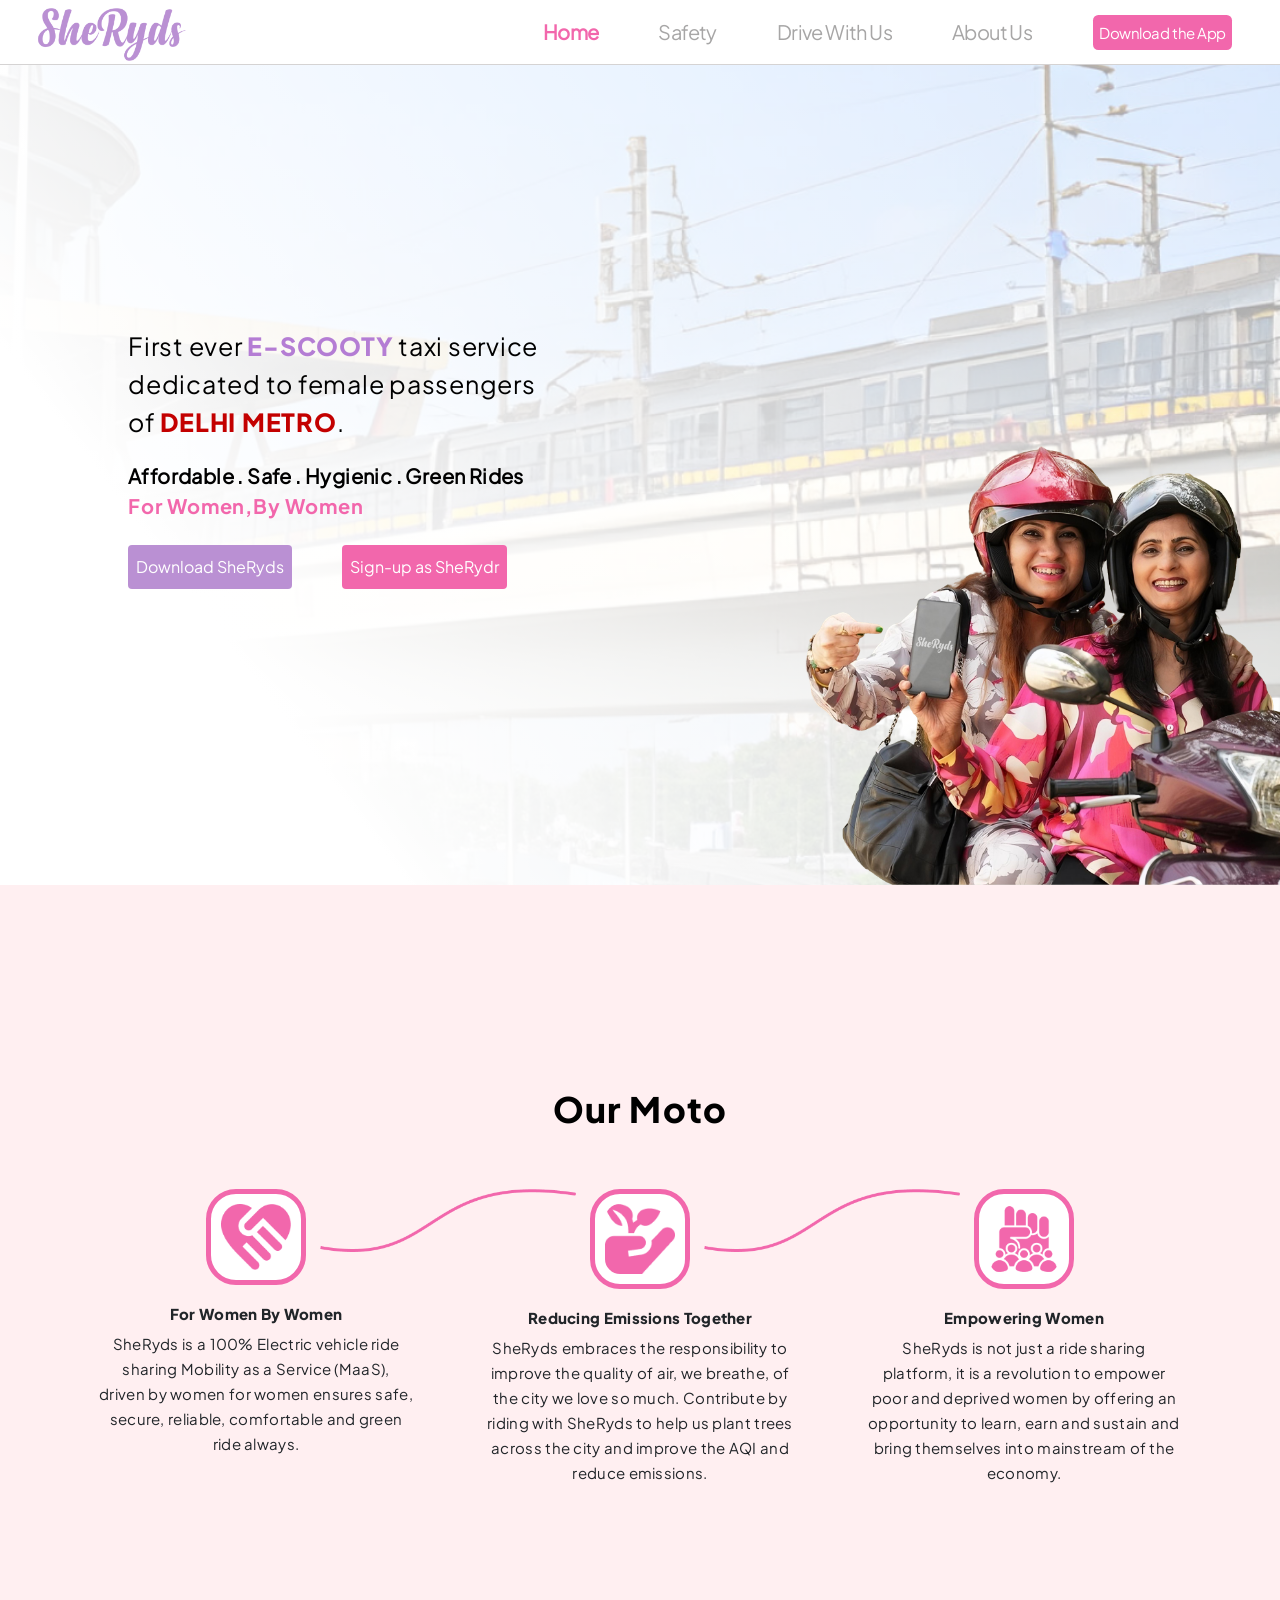
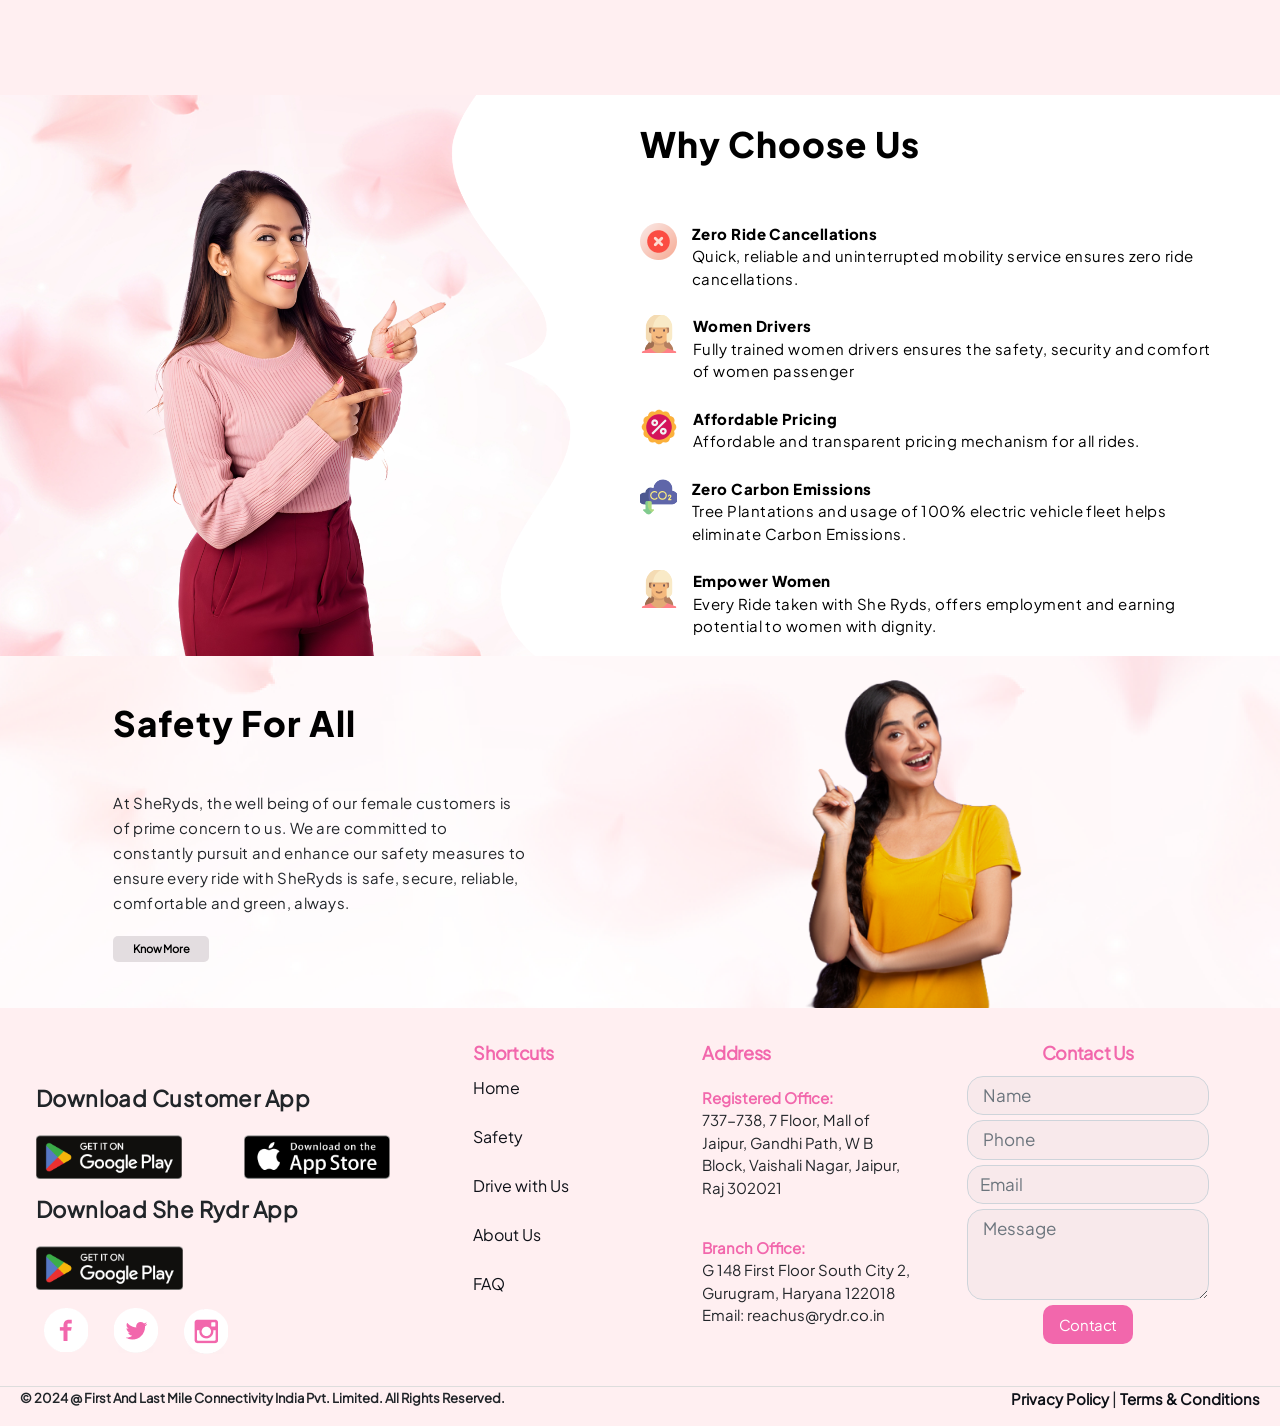
==== commit e18d3492: "added inline style" ====
--- a/index.html
+++ b/index.html
@@ -50,7 +50,7 @@
 
             <header class="header-area">
                 <div class="main-header-area">
-                    <div class="classy-nav-container breakpoint-off">
+                    <div class="classy-nav-container breakpoint-off" style="background-color: white;">
                         <nav class="classy-navbar justify-content-between" id="uzaNav">
                             <a class="nav-brand" href="index.html"><img src="she_ryds_img/she_logo.png"
                                     alt="Ryder Logo"></a>
--- a/Styles/classy-nav.css
+++ b/Styles/classy-nav.css
@@ -34,8 +34,7 @@
 .classy-nav-container {
   position: relative;
   z-index: 100;
-  background-color: #FFEFF1;
-  ;
+  /* background-color: red !important; */
   /* sticky */
 }
 
--- a/Styles/style.css
+++ b/Styles/style.css
@@ -838,7 +838,7 @@
 .line-bg-grey {
     width: 100%;
     height: 10vh;
-    background-color: #FFDBE0;
+    background-color: #ffeff1;
     display: flex;
     flex-direction: row;
     justify-content: flex-start;
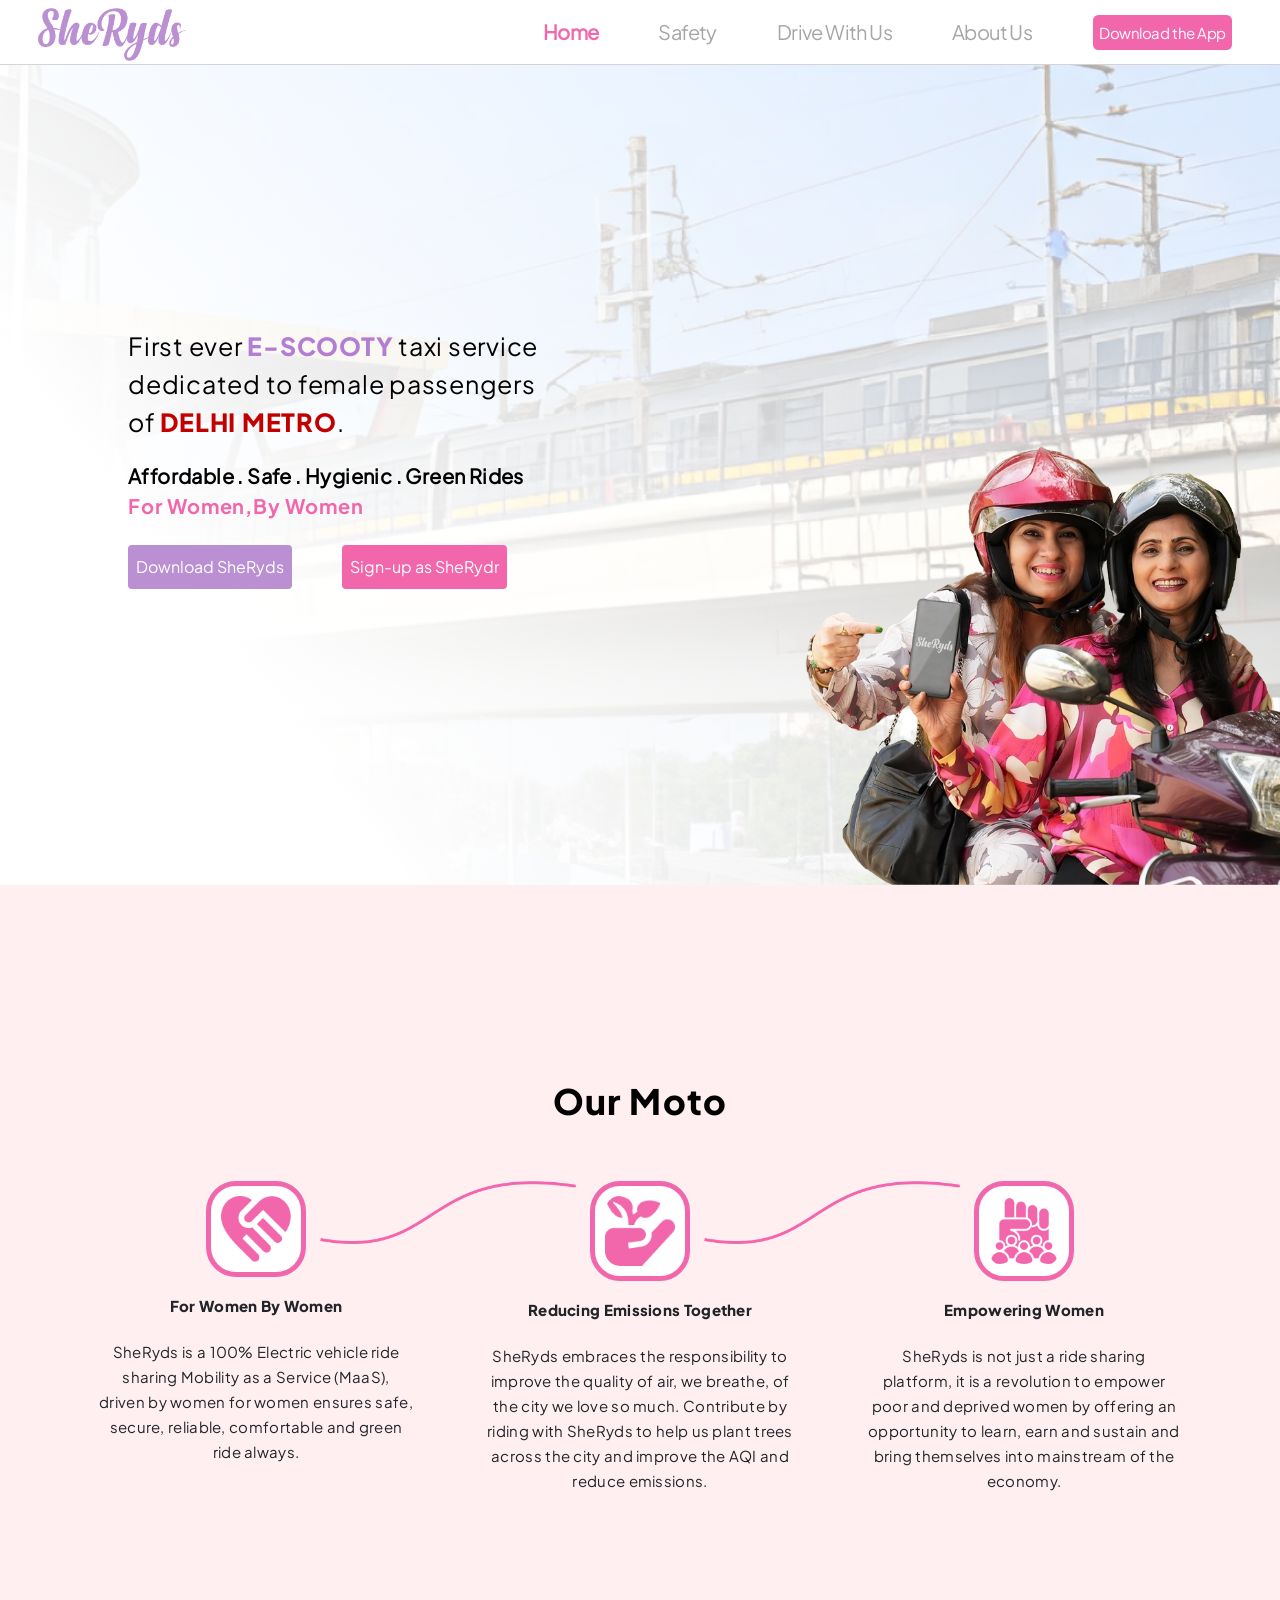
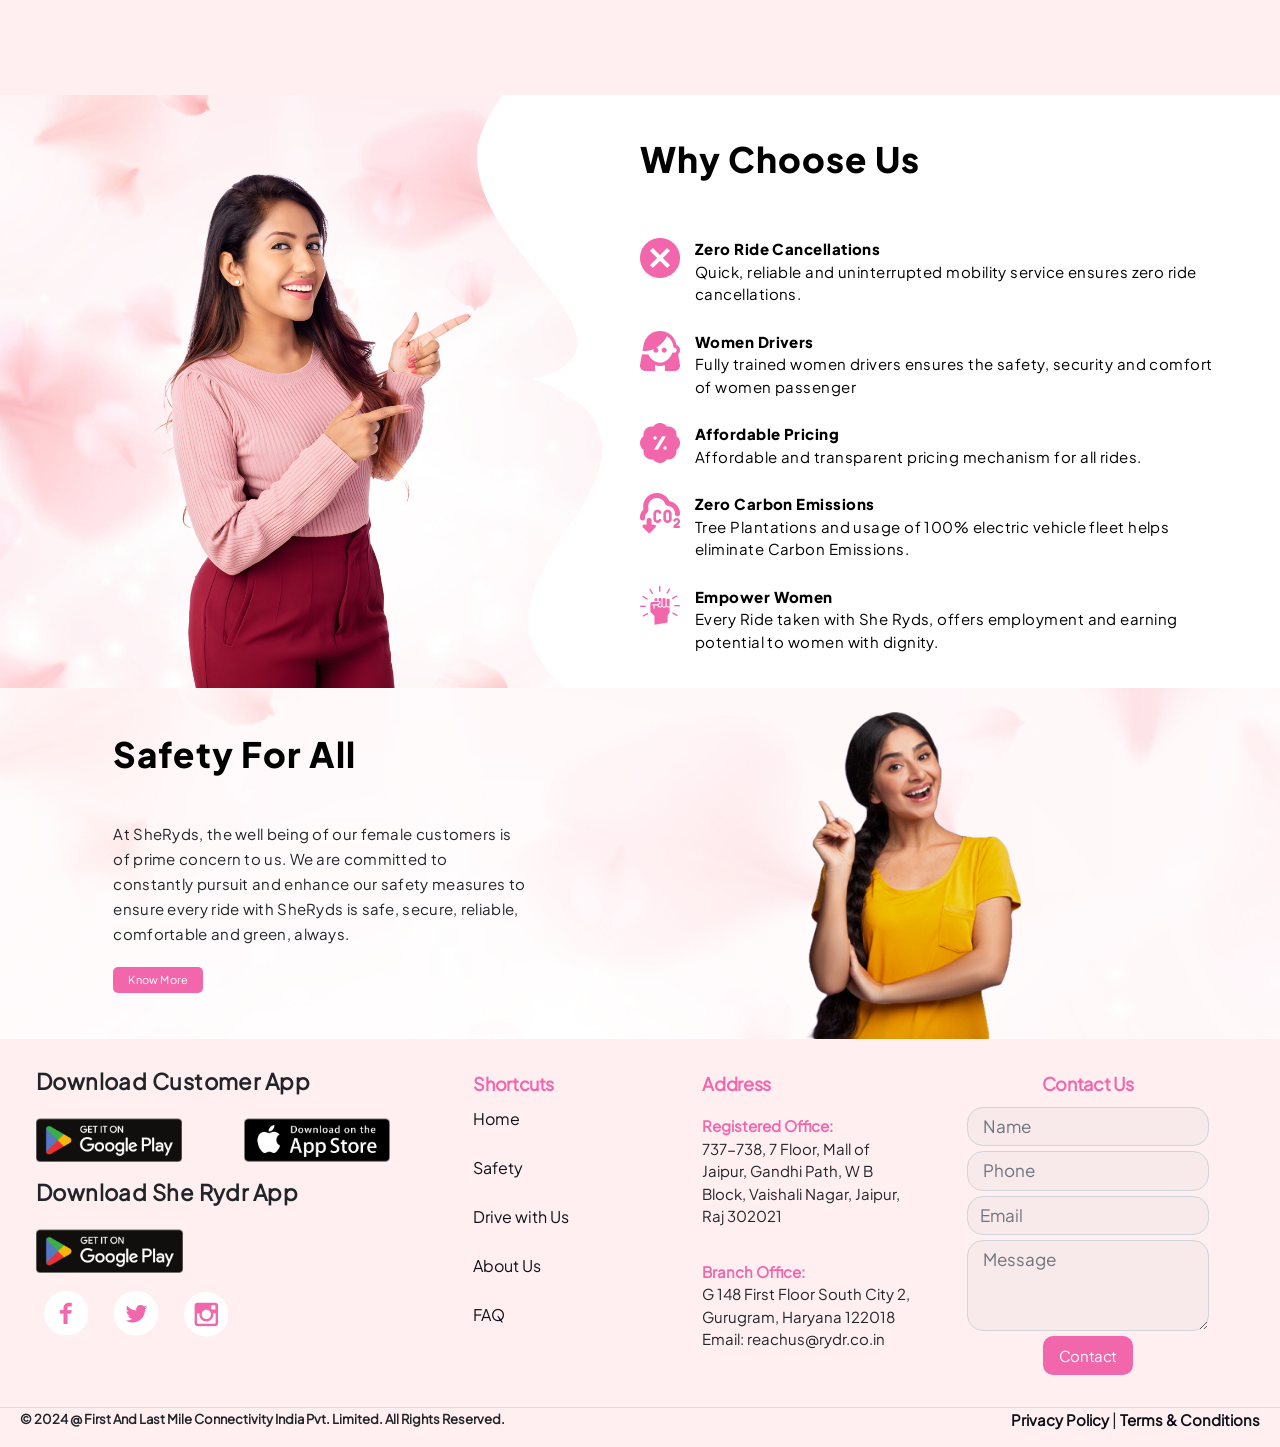
==== commit 0703e9d0: "link Update" ====
--- a/index.html
+++ b/index.html
@@ -134,6 +134,13 @@
                             <button type="button" class="btn-1 btn-sec dwn" data-toggle="modal" style="background: #BA90D3;
                                  " data-target="#myModal">Download SheRyds</button>
 
+
+                            <button type="button" class="btn-1 btn-sec dwn">Sign-up as SheRydr</button>
+
+                            <!-- <div class="btn-1 ">
+                                <a href="/">
+                                    <button class="btn-sec ">Sign-up as SheRydr</button></a>
+                            </div> -->
 
                             <!-- Modal Structure -->
                             <div class="modal fade bd-example-modal-lg" id="myModal" tabindex="-1" role="dialog"
@@ -182,10 +189,7 @@
                                 </div>
                             </div>
 
-                            <div class="btn-1 ">
-                                <a href="/">
-                                    <button class="btn-sec ">Sign-up as SheRydr</button></a>
-                            </div>
+
 
 
                         </div>
@@ -214,7 +218,7 @@
 
                                     <img class="curve-1" src="she_ryds_img/curve.png" alt="">
                                 </div>
-                                <div class="mt-3 moto-head moto-content">
+                                <div class="mt-3 moto-head moto-content mb-3">
                                     <p style="font-family: ExtraBoldPlusJakarta;">For Women By Women</p>
                                 </div>
                                 <div class="moto-content">
@@ -236,7 +240,7 @@
                                 <!-- <div class="mt-3 moto-head">
                                     <h2 class="under-sub-heading">Reducing Emissions Together</h2>
                                 </div> -->
-                                <div class="mt-3 moto-head moto-content">
+                                <div class="mt-3 mb-3 moto-head moto-content">
                                     <p style="font-family: ExtraBoldPlusJakarta;">Reducing Emissions Together</p>
                                 </div>
                                 <div class="moto-content">
@@ -256,7 +260,7 @@
                                 <!-- <div class="mt-3 moto-head">
                                     <h2 class="under-sub-heading">Empowering Women</h2>
                                 </div> -->
-                                <div class="mt-3 moto-head moto-content">
+                                <div class="mt-3 mb-3 moto-head moto-content">
                                     <p style="font-family: ExtraBoldPlusJakarta;">Empowering Women</p>
                                 </div>
                                 <div class="moto-content">
@@ -340,7 +344,7 @@
                             </div>
                             <div class="points">
                                 <div>
-                                    <img src="she_ryds_img/no_can.png" alt="">
+                                    <img src="she_ryds_img/zer-ride.png" alt="">
                                 </div>
                                 <div class=" points-desc">
 
@@ -369,7 +373,7 @@
 
                             <div class="points">
                                 <div>
-                                    <img src="she_ryds_img/pricing.png" alt="">
+                                    <img src="she_ryds_img/affordable.png" alt="">
                                 </div>
                                 <div class=" points-desc">
                                     <!-- <p><strong>Pricing </strong></p> -->
@@ -381,7 +385,7 @@
 
                             <div class="points">
                                 <div>
-                                    <img src="she_ryds_img/zero_imiision.png" alt="">
+                                    <img src="she_ryds_img/carbon.png" alt="">
                                 </div>
                                 <div class=" points-desc">
                                     <!-- <p><strong>Zero Emission</strong></p> -->
@@ -393,7 +397,7 @@
                             </div>
                             <div class="points mb-0">
                                 <div>
-                                    <img src="she_ryds_img/womenDriver.png" alt="">
+                                    <img src="she_ryds_img/empowred.png" alt="">
 
                                 </div>
                                 <div class=" points-desc">
--- a/Styles/header.css
+++ b/Styles/header.css
@@ -66,7 +66,7 @@
 }
 
 .classy-nav-container {
-    background-color: transparent;
+    /* background-color: transparent; */
     padding: 0;
 }
 
--- a/Styles/classy-nav.css
+++ b/Styles/classy-nav.css
@@ -36,6 +36,7 @@
   z-index: 100;
   /* background-color: red !important; */
   /* sticky */
+  background-color: white !important;
 }
 
 .classy-nav-container * {
--- a/Styles/style.css
+++ b/Styles/style.css
@@ -88,14 +88,14 @@
 
 .know-more {
     font-size: 11px;
-    font-weight: 700;
+    /* font-weight: 700; */
     line-height: 20px;
-    letter-spacing: -0.02em;
+    letter-spacing: 0.02em;
     text-align: center;
-    color: black;
-    background-color: #e3dde0;
+    color: white;
+    background-color: #f267ac;
     border: none;
-    padding: 3px 20px;
+    padding: 3px 15px;
     border-radius: 5px;
 
 }
@@ -554,7 +554,7 @@
 
 .why-img {
     /* height: 50vh; */
-    width: 90%;
+    width: 95%;
 }
 
 .front_why {
@@ -648,7 +648,7 @@
     line-height: 25px;
     /* letter-spacing: -0.02em; */
     text-align: center;
-    padding: 0px 10px;
+    padding: 10px 10px;
 }
 
 .driver-part .card-title {
@@ -852,8 +852,8 @@
 }
 
 .line-bg-grey span {
-
-    color: rgb(111 110 110);
+    color: rgb(201 197 197);
+    font-size: 30px;
 }
 
 .line-bg-grey h4 {
@@ -1024,7 +1024,7 @@
 }
 
 .footer-apps {
-    margin-top: 3rem;
+    /* margin-top: 3rem; */
     gap: 10px;
 }
 
@@ -1168,7 +1168,7 @@
 }
 
 .safety-page-text {
-    top: 30%;
+    top: 40%;
     left: 10%;
 }
 
@@ -1519,6 +1519,7 @@
 
 /* About US Section  */
 .about-banner {
+    background: url('../she_ryds_img/safety_cust_background.png') !important;
     height: 90vh;
     margin-top: 0px;
 }
@@ -2118,31 +2119,77 @@
 
 }
 
+.about-section {
+    width: 85%;
+    padding: 0px 20px 20px 20px;
+}
+
+
 @media (min-width: 1400px) and (max-width: 1900px) {
+
+    .home-section {
+        height: 96vh;
+    }
+
+    .title-img {
+        width: 65%;
+    }
+
+    .line-1 {
+        font-size: 30px;
+        line-height: 45px;
+    }
+
+    .line-2 {
+        font-size: 27px;
+    }
+
+    .home-points {
+        font-size: 25px;
+    }
+
+    .rydr-btn {
+        gap: 15px;
+    }
+
+    .know-more {
+        font-size: 15px;
+        padding: 5px 15px;
+    }
+
+    .btn-sec {
+        font-size: 15px;
+    }
+
     .new-saf-head {
         height: 53vh;
     }
 
     .safety-card-text {
-        font-size: 16px;
+        font-size: 20px;
     }
 
     .about-desc p {
-        font-size: 16px;
+        font-size: 20px;
     }
 
     .safety-text {
-        font-size: 16px;
+        font-size: 20px;
         font-weight: 400;
         line-height: 30px;
     }
 
+    .saf-img {
+        margin-left: 30%;
+    }
+
     .moto-content p {
-        font-size: 16px;
+        font-size: 20px;
+        line-height: 30px;
     }
 
     .points-desc p {
-        font-size: 16px;
+        font-size: 20px;
     }
 
     .points {
@@ -2150,13 +2197,57 @@
         margin: 0px 0;
         margin-top: 25px;
     }
-}
-
-@media (min-width: 1400px) and (max-width: 1900px) {
-
-    .home-section {
-        height: 70vh;
-    }
+
+    .safety-page-top {
+        height: 90vh;
+    }
+
+    .safety-title {
+        width: 45%;
+    }
+
+    .sherydr_verification p {
+        font-size: 20px;
+    }
+
+    .card-text {
+        font-size: 20px;
+        line-height: 30px;
+    }
+
+    .app-title {
+        font-size: 20px;
+    }
+
+    .info-list {
+        font-size: 20px;
+    }
+
+    .drive_w_us img {
+        width: 100%;
+    }
+
+    .drive_w_us {
+        width: 55%;
+    }
+
+    .drive-with-us-section {
+        height: 90vh;
+    }
+
+    .adv-head {
+        margin-top: 2rem;
+    }
+
+    .about-banner {
+        height: 90vh;
+    }
+
+    .about-title {
+        width: 44%;
+        right: 30px;
+    }
+
 }
 
 
@@ -2208,11 +2299,7 @@
 
 }
 
-@media (min-width: 1600px) {
-    .home-section {
-        height: 85vh;
-    }
-}
+@media (min-width: 1600px) {}
 
 
 /* INITIATIVES  */
--- a/Styles/Responsive/XL.css
+++ b/Styles/Responsive/XL.css
@@ -34,13 +34,22 @@
         font-size: 55px;
     }
 
+    .line-bg-grey span {
+        font-size: 55px;
+        color: rgb(201 197 197);
+    }
+
     .title-img {
-        width: 52%;
+        width: 64%;
+    }
+
+    .title-img img {
+        width: 100%;
     }
 
     .sub-heading {
         margin-top: 40px;
-        font-size: 55px;
+        font-size: 60px;
         margin-bottom: 70px;
     }
 
@@ -81,14 +90,14 @@
     }
 
     .line-1 {
-        font-size: 45px;
+        font-size: 55px;
         font-weight: 500;
         text-align: left;
-        line-height: 60px;
+        line-height: 80px;
     }
 
     .line-2 {
-        font-size: 40px;
+        font-size: 49px;
         font-weight: 700;
         line-height: 1.3;
         text-align: left;
@@ -126,7 +135,7 @@
 
 
     .home-points {
-        font-size: 39px;
+        font-size: 48px;
         font-weight: 700;
         letter-spacing: -0.02em;
         text-align: left;
@@ -135,14 +144,14 @@
 
     .btn-sec {
         border: none;
-        font-size: 26px;
+        font-size: 25px;
         font-weight: 400;
         cursor: pointer;
     }
 
     .btn-1,
     .btn-2 {
-        padding: 10px 15px;
+        padding: 20px 15px;
     }
 
     .safety-img img {
@@ -159,7 +168,7 @@
     }
 
     .app-title {
-        font-size: 25px;
+        font-size: 30px;
     }
 
     .card-description p {
@@ -172,14 +181,14 @@
 
     .moto-content p,
     .card-text {
-        font-size: 25px;
+        font-size: 30px;
         line-height: 40px;
     }
 
     .points {
         display: flex;
-        gap: 2.9rem;
-        margin: 4rem 0;
+        gap: 2.5rem;
+        margin: 1.6rem 0;
     }
 
     .points img {
@@ -188,7 +197,7 @@
     }
 
     .points-desc p {
-        font-size: 25px;
+        font-size: 30px;
     }
 
     .selection h4 {
@@ -200,11 +209,11 @@
     }
 
     .card-text {
-        font-size: 25px;
+        font-size: 30px;
     }
 
     .safety-text {
-        font-size: 25px;
+        font-size: 30px;
         font-weight: 400;
         line-height: 1.8;
     }
@@ -244,12 +253,16 @@
     /* Safety-PAGE  */
 
     .safety-title {
-        width: 39%;
+        width: 45%;
+    }
+
+    .saf-img {
+        margin-left: 30%;
     }
 
     .safety-card-title {
         font-weight: 800 !important;
-        font-size: 55px !important;
+        font-size: 60px !important;
     }
 
 
@@ -297,7 +310,11 @@
     }
 
     .about_dow_app p {
-        font-size: 30px;
+        font-size: 40px;
+    }
+
+    .footer-section {
+        padding: 35px;
     }
 
     .footer-logo p {
@@ -323,7 +340,7 @@
     }
 
     .moto-img {
-        width: 140px;
+        width: 170px;
     }
 
     .curve-1 {
@@ -357,7 +374,7 @@
     }
 
     .about-title {
-        width: 37%;
+        width: 43%;
         right: 62px;
     }
 
@@ -386,7 +403,7 @@
     }
 
     .sherydr_verification p {
-        font-size: 25px;
+        font-size: 30px;
     }
 
     .sherydr_verification_img h2 {
@@ -429,7 +446,7 @@
     }
 
     .info-list {
-        font-size: 25px;
+        font-size: 30px;
     }
 
     .selection h4 {
@@ -442,12 +459,18 @@
     }
 
     .adv-part {
-        height: 70vh;
+        height: 60vh;
+        justify-content: flex-start;
     }
 
     .faq-head {
         margin-top: 150px;
     }
+
+    .drive_w_us {
+        width: 55%;
+    }
+
 }
 
 
--- a/Styles/Responsive/L.css
+++ b/Styles/Responsive/L.css
@@ -39,7 +39,7 @@
         align-items: center;
         padding: 260px 50px;
         margin-top: 20px;
-        height: auto;
+        height: 97vh;
     }
 
     .home-text {
@@ -47,12 +47,12 @@
         justify-content: center;
         display: flex;
         flex-direction: column;
-        left: 4%;
+        left: 8%;
     }
 
     .title-img {
         right: 0%;
-        width: 55%;
+        width: 63%;
     }
 
     .about-title {
@@ -66,7 +66,7 @@
 
     .line-1 {
         font-size: 20px;
-        line-height: 25px;
+        line-height: 30px;
         letter-spacing: 0.03rem;
     }
 
@@ -90,7 +90,7 @@
     }
 
     .rydr-btn {
-        gap: 10px;
+        gap: 25px;
     }
 
     .btn-sec a {
@@ -101,6 +101,10 @@
     .btn-2 {
 
         padding: 8px 15px;
+    }
+
+    .moto-section {
+        height: 93vh;
     }
 
     .moto-content p {
@@ -147,6 +151,9 @@
         width: 100%;
     }
 
+    .points img {
+        width: 30px;
+    }
 
     .points img {
         /* width: 100px; */
@@ -154,6 +161,11 @@
 
     .whats {
         margin-bottom: 0px;
+    }
+
+    .prime-head {
+        margin-bottom: 0px !important;
+        line-height: 75px;
     }
 
     .cust-part,
@@ -201,14 +213,15 @@
 
 
     .safety-text {
-        font-size: 20px;
+        font-size: 15px;
         font-weight: 400;
-        line-height: 35px;
-        padding-left: 40px;
+        line-height: 27px;
+        padding-left: 10px;
     }
 
     .safety-content .sub-heading {
         margin-bottom: 0;
+        margin-left: 0px;
     }
 
     .safety-content {
@@ -219,7 +232,11 @@
     }
 
     .safety-know {
-        margin-left: 85px;
+        margin-left: 60px;
+    }
+
+    .saf-img {
+        width: 55%;
     }
 
     .footer-logo img {
@@ -239,8 +256,14 @@
         margin: 10px 5px; */
     }
 
+
+
     .app-links img {
         width: 85%;
+    }
+
+    .app-2 img {
+        width: 66%;
     }
 
     .social-links {
@@ -286,6 +309,7 @@
     .safety-page-top {
         margin-top: 0px !important;
         padding: 279px 50px;
+        height: 90vh;
     }
 
     .breadcrumb {
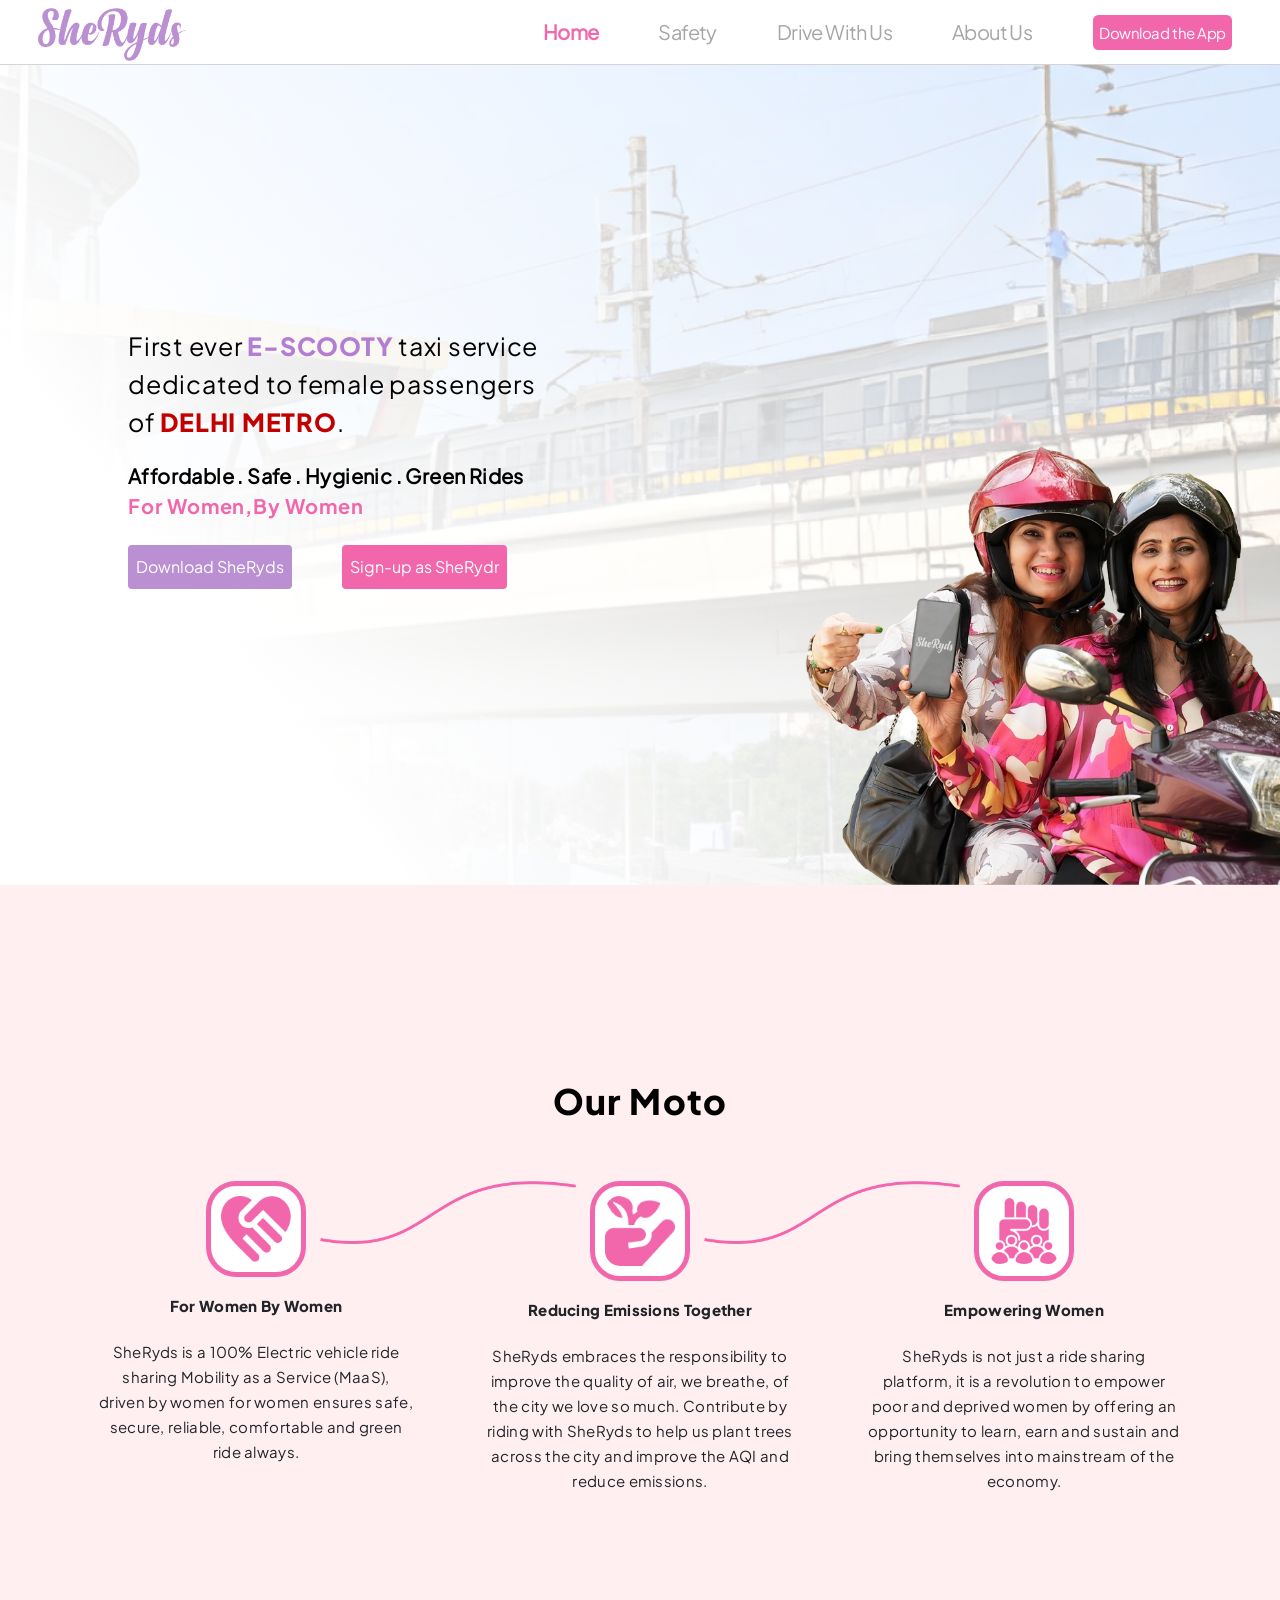
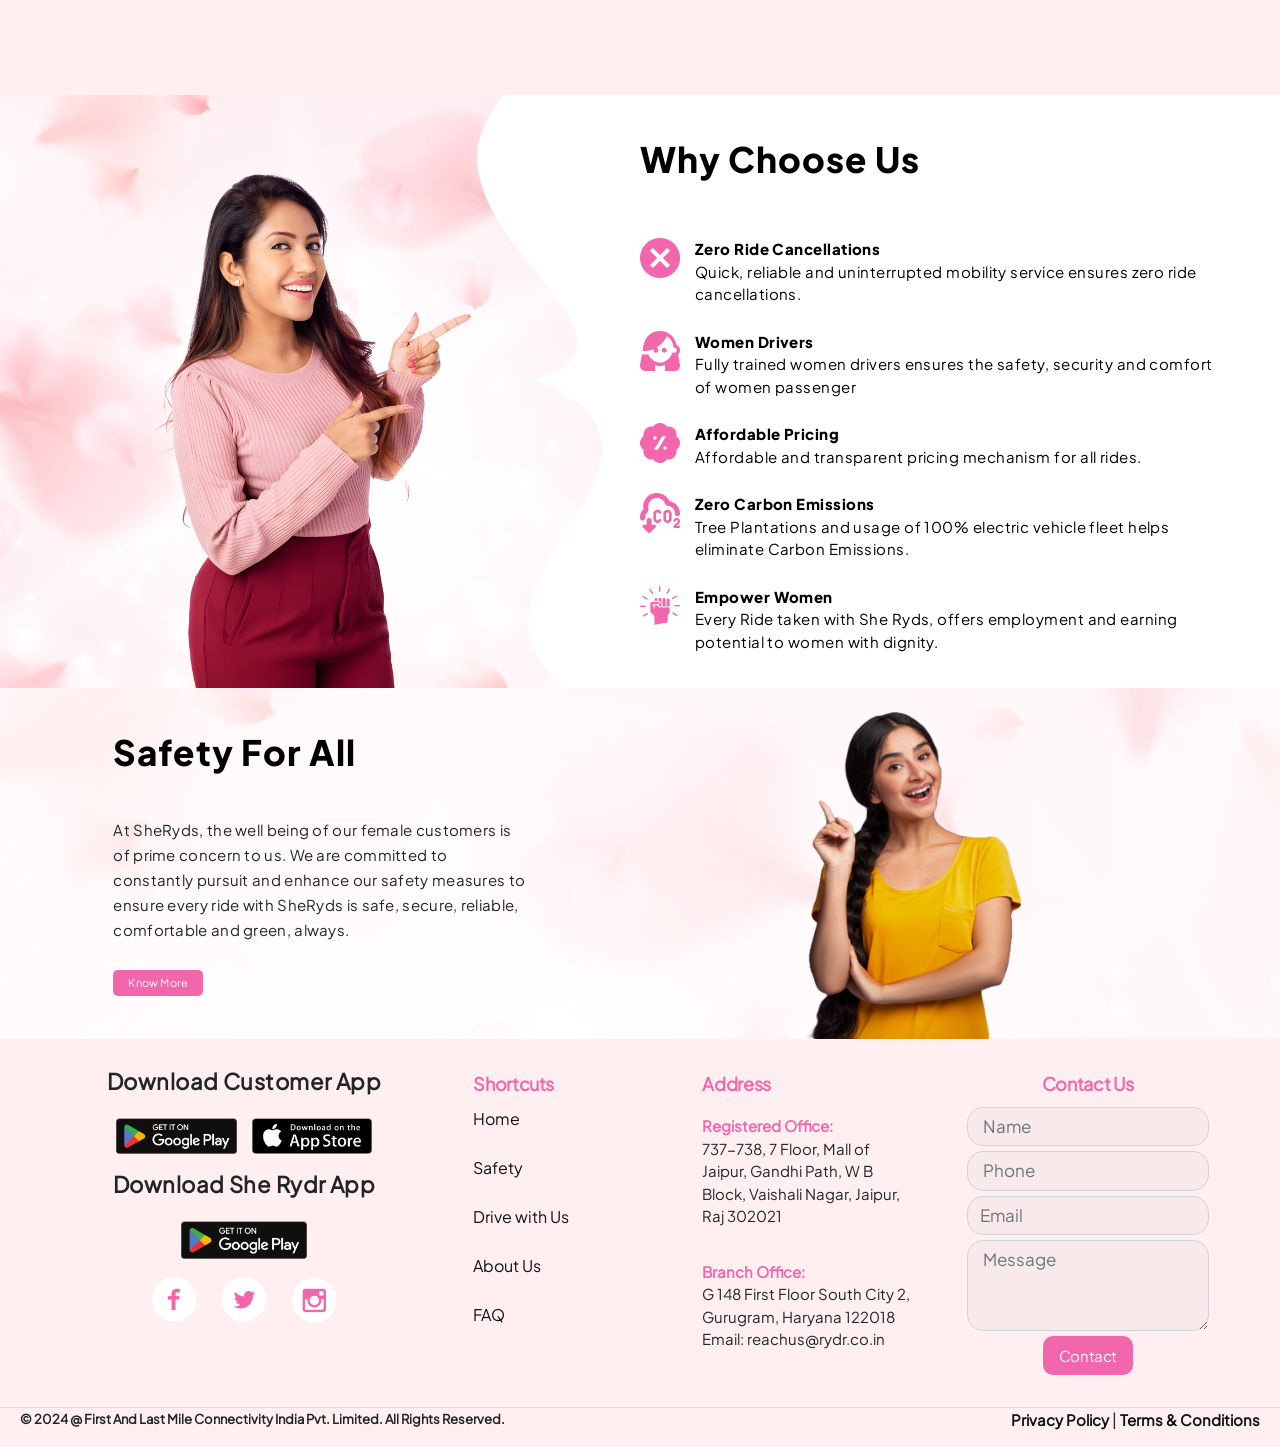
==== commit 78a76b5f: "mobile responsive" ====
--- a/index.html
+++ b/index.html
@@ -118,7 +118,7 @@
                         <div class="side-text">
                             <span class="line-2">For Women,By Women</span><br>
                         </div>
-                        <div class="rydr-btn mt-4">
+                        <div class="rydr-btn mt-lg-4 mt-md-4 mt-2">
                             <!-- <div class="btn-1 ">
                                 <a
                                     href="https://play.google.com/store/apps/details?id=com.rapido.passenger&hl=en&pli=1">
@@ -330,7 +330,7 @@
                 <section class="why-choose-section">
 
                     <div>
-                        <h2 class="sub-heading mt-0 mb-1 mini-head ">Why Choose Us</h2>
+                        <h2 class="sub-heading mini-head ">Why Choose Us</h2>
                     </div>
 
                     <div class=" why-choose-content">
@@ -340,7 +340,7 @@
 
                         <div class=" why-choose-div col-lg-6 col-md-6 ">
                             <div>
-                                <h2 class="sub-heading mt-0 mb-0 mb-lg-4 prime-head ">Why Choose Us</h2>
+                                <h2 class="sub-heading mb-lg-4 prime-head ">Why Choose Us</h2>
                             </div>
                             <div class="points">
                                 <div>
@@ -548,7 +548,7 @@
                         <div class="safety-content  col-lg-5 col-md-5 ">
 
                             <h2 class="sub-heading safety-heading">Safety For All</h2>
-                            <div class="d-flex flex-column ">
+                            <div class="d-flex flex-column text-div">
 
                                 <p class="safety-text">At SheRyds, the well being of our female
                                     customers is of prime concern to us. We are
@@ -587,11 +587,15 @@
                         <div class="download-app about_dow_app">
                             <p>Download Customer App</p>
                             <div class="app-links about_app_link">
-                                <a href="playstore-link"><img src="Images/Google_Play_Store_badge_EN.svg.png"
-                                        alt="Play Store"></a>
-
-                                <a href="applestore-link"><img src="Images/App_Store_Badge.svg (2).png"
-                                        alt="Apple Store"></a>
+                                <div class="playStore">
+                                    <a href="playstore-link"><img src="Images/Google_Play_Store_badge_EN.svg.png"
+                                            alt="Play Store"></a>
+                                </div>
+
+                                <div>
+                                    <a href="applestore-link"><img src="Images/App_Store_Badge.svg (2).png"
+                                            alt="Apple Store"></a>
+                                </div>
                             </div>
                         </div>
                         <div class="download-app about_dow_app">
--- a/Styles/style.css
+++ b/Styles/style.css
@@ -97,7 +97,7 @@
     border: none;
     padding: 3px 15px;
     border-radius: 5px;
-
+    margin-top: 0.5rem;
 }
 
 .nav-bar-top {
@@ -1068,6 +1068,29 @@
 
 }
 
+/* ////////////////////////////////  */
+
+.playStore a {
+    justify-content: end;
+}
+
+.about_dow_app {
+    align-items: center;
+}
+
+.app-2 a {
+    justify-content: center;
+}
+
+.social-links {
+    justify-content: center;
+}
+
+.app-links {
+    gap: 15px;
+}
+
+/* //////////////////////  */
 .direct-links:hover,
 .direct-links:focus {
     /* text-decoration: none; */
@@ -2219,6 +2242,26 @@
         font-size: 20px;
     }
 
+    .playStore a {
+        justify-content: end;
+    }
+
+    .about_dow_app {
+        align-items: center;
+    }
+
+    .app-2 a {
+        justify-content: center;
+    }
+
+    .social-links {
+        justify-content: center;
+    }
+
+    .app-links {
+        gap: 15px;
+    }
+
     .info-list {
         font-size: 20px;
     }
@@ -2228,7 +2271,7 @@
     }
 
     .drive_w_us {
-        width: 55%;
+        width: 57%;
     }
 
     .drive-with-us-section {
@@ -2289,7 +2332,7 @@
     }
 
     .about_app_link img {
-        width: 70%;
+        width: 60%;
         margin: 8px 0px;
     }
 
--- a/Styles/Responsive/XL.css
+++ b/Styles/Responsive/XL.css
@@ -1,4 +1,4 @@
-@media (min-width: 1900px) {
+@media (min-width: 2200px) {
 
     .classy-navbar {
         width: 100%;
@@ -253,7 +253,7 @@
     /* Safety-PAGE  */
 
     .safety-title {
-        width: 45%;
+        width: 41%;
     }
 
     .saf-img {
@@ -373,8 +373,12 @@
         font-size: 1.8rem;
     }
 
+    .about-banner {
+        height: 92vh;
+    }
+
     .about-title {
-        width: 43%;
+        width: 38%;
         right: 62px;
     }
 
@@ -468,7 +472,11 @@
     }
 
     .drive_w_us {
-        width: 55%;
+        width: 51%;
+    }
+
+    .with-us-text {
+        top: 25%;
     }
 
 }
@@ -481,6 +489,8 @@
         margin-bottom: 20px;
     }
 }
+
+
 
 
 @media screen and (min-width: 1900px) and (max-width: 2200px) {
@@ -490,7 +500,171 @@
         margin: 1.5rem 0;
     }
 
+    .moto-section {
+        height: 95vh;
+    }
+
     .selection h4 {
         margin: 30px
     }
+
+    .line-1 {
+        font-size: 40px;
+        line-height: 70px;
+    }
+
+    .line-2 {
+        font-size: 36px;
+    }
+
+    .home-points {
+        font-size: 35px;
+    }
+
+    .btn-1,
+    .btn-2 {
+        padding: 16px 15px;
+    }
+
+    .btn-sec {
+        font-size: 22px;
+    }
+
+    .title-img img {
+        width: 100%;
+    }
+
+    .title-img {
+        width: 55%;
+    }
+
+    .moto-content p {
+        font-size: 25px;
+        line-height: 40px;
+    }
+
+    .sub-heading {
+        font-size: 50px;
+    }
+
+    .points-desc p {
+        font-size: 25px;
+    }
+
+    .safety-card-title {
+        font-size: 50px !important;
+        height: 65px;
+    }
+
+    .safety-text {
+        font-size: 25px;
+        line-height: 45px;
+    }
+
+    .know-more {
+        font-size: 20px;
+        padding: 10px 15px;
+
+    }
+
+    .saf-img {
+        margin-left: 20%;
+        width: 40%;
+    }
+
+    .footer-heading {
+        font-size: 25px;
+    }
+
+    .direct-links {
+        font-size: 22px;
+    }
+
+    .download-app p {
+        font-size: 25px;
+    }
+
+    .app-2 img {
+        width: 94%;
+    }
+
+    .safety-title {
+        width: 38%;
+    }
+
+    .line-bg-grey h4,
+    .line-bg-grey span {
+        font-size: 50px;
+    }
+
+    .safety-card-text {
+        font-size: 25px;
+        line-height: 35px;
+    }
+
+    .know-more {
+        margin-top: 1rem;
+        font-size: 20px;
+        padding: 10px 15px;
+    }
+
+    .sherydr_verification p {
+        font-size: 25px;
+    }
+
+    .card-description p {
+        font-size: 25px;
+        line-height: 35px;
+        padding: 15px;
+    }
+
+
+    .app-title {
+        font-size: 25px;
+    }
+
+    .info-list {
+        font-size: 25px;
+    }
+
+    .with-us-text {
+        top: 30%;
+        text-align: left;
+    }
+
+    .drive_w_us {
+        width: 50%;
+    }
+
+    .adv-head {
+        margin-top: 1rem;
+    }
+
+    .adv-card-img img {
+        max-width: 55%;
+        height: auto;
+    }
+
+    .adv-card-title h5 {
+        margin: 10px 0px;
+        font-size: 1.5rem;
+    }
+
+    .about-title {
+        width: 37%;
+        right: 30px;
+    }
+
+    .about-desc p {
+        font-size: 25px;
+    }
+
+    .sherydr-app img {
+        width: 80%;
+    }
+
+    .modal-section h5 {
+        font-size: 25px;
+    }
+
 }
--- a/Styles/Responsive/L.css
+++ b/Styles/Responsive/L.css
@@ -362,7 +362,7 @@
 
     /* Drive-with-us  */
     .drive_w_us {
-        width: 41%;
+        width: 55%;
     }
 
 
@@ -373,7 +373,7 @@
     }
 
     .adv-wid {
-        width: 90%;
+        width: 83%;
     }
 
     .adv-card {
@@ -393,6 +393,10 @@
 
 
     /* About us  */
+
+    .about-banner {
+        height: 84vh;
+    }
 
     .about-text {
         top: 29%;
@@ -431,6 +435,59 @@
 
         margin-top: 20px;
     }
+
+
+    .drive-with-us-section {
+        height: 85vh;
+    }
+
+
+    .safety-card-title {
+        height: 10px;
+    }
+
+    .know-more {
+        font-size: 13px;
+    }
+
+    .footer-heading {
+        font-size: 20px;
+    }
+
+    .sherydr_verification h2 {
+        margin-bottom: 0px !important;
+        margin-top: 10px;
+    }
+
+    .sherydr_verification p {
+        width: 85%;
+        margin-top: 0px;
+    }
+
+    .cust-safety-img img {
+        width: 45%;
+    }
+
+    .sherydr_verification_img img {
+        width: 45%;
+    }
+
+    .card-text {
+        font-size: 15px;
+    }
+
+    .app-title {
+        font-size: 15px;
+        padding: 0px 5px;
+    }
+
+    .about-title {
+        width: 39%;
+        right: 30px;
+    }
+
+
+
 }
 
 @media (max-width: 825px) {
@@ -452,6 +509,6 @@
 
 @media (max-width: 1110px) {
     .moto-head {
-        height: 65px;
+        height: 35px;
     }
 }
--- a/Styles/Responsive/M.css
+++ b/Styles/Responsive/M.css
@@ -13,11 +13,11 @@
 
     .btn-sec {
         border: none;
-        font-size: 14px;
+        font-size: 10px;
     }
 
     .sub-heading {
-        font-size: 35px;
+        font-size: 25px;
         font-weight: 800;
         line-height: 70px;
         margin-top: 19px;
@@ -30,18 +30,23 @@
     }
 
     .know-more {
-        font-size: 11px;
+        font-size: 10px;
         font-weight: 700;
-        line-height: 22px;
+        line-height: 21px;
         border: none;
-        padding: 3px 20px;
-        border-radius: 20px;
+        padding: 2px 13px;
+        border-radius: 5px;
         margin-top: 5px;
+    }
+
+    .saf-img {
+        width: 55%;
+        margin-left: 30%;
     }
 
     .title-img {
         right: 0%;
-        width: 50%;
+        width: 60%;
     }
 
     .safety-title {
@@ -69,7 +74,7 @@
 
 
     .line-2 {
-        font-size: 17px;
+        font-size: 16px;
         line-height: 0px;
     }
 
@@ -86,7 +91,8 @@
     }
 
     .home-points {
-        font-size: 16px;
+        font-size: 14px;
+        letter-spacing: 0.01em;
         padding-top: 10px;
         padding-left: 15px;
     }
@@ -101,10 +107,11 @@
     }
 
     .moto-img {
-        width: 90px;
+        width: 80px;
     }
 
     .moto-head {
+        height: 15px;
         margin-top: 1.5rem !important;
     }
 
@@ -112,7 +119,7 @@
         font-size: 12px;
         text-align: center;
         padding: 0px 20px;
-        line-height: 24px;
+        line-height: 20px;
     }
 
     .points-desc .under-sub-heading {
@@ -146,7 +153,7 @@
     }
 
     .points img {
-        width: 30px;
+        width: 25px;
     }
 
     .points-desc strong {
@@ -169,14 +176,25 @@
         line-height: 25px;
     }
 
+    .app-title {
+        margin-top: 0.5rem !important;
+        font-size: 12px;
+        padding: 0px 5px;
+    }
+
     .card-text {
-        font-size: 14px;
+        font-size: 12px;
         font-weight: 400;
-        line-height: 27px;
+        line-height: 20px;
         text-align: center;
         display: -webkit-box;
-        -webkit-line-clamp: 9;
+        -webkit-line-clamp: 10;
         -webkit-box-orient: vertical;
+    }
+
+    .left-img {
+        width: 60% !important;
+        padding-top: 15px;
     }
 
     .driver-part .card-title {
@@ -206,23 +224,29 @@
     }
 
     .safety-heading {
-        font-size: 35px;
+        font-size: 25px;
         margin-bottom: 90px;
         line-height: 70px;
     }
 
     .safety-know {
-        margin-left: 60px;
+        margin-left: 7px;
     }
 
 
     .safety-text {
-        font-size: 16px;
+        font-size: 12px;
         font-weight: 400;
-        line-height: 24px;
+        line-height: 20px;
         padding-left: 7px;
+        margin: 0px;
         text-align: justify;
     }
+
+    .safety-content {
+        align-items: flex-start;
+    }
+
 
     .footer-logo img {
         width: 150px;
@@ -235,13 +259,27 @@
         margin-bottom: 10px;
     }
 
+    .modal-section .app-links {
+        display: flex;
+        flex-direction: row;
+    }
+
+    .modal-section .app-links img {
+        width: 95%;
+        margin: 2px;
+    }
+
+    .modal-section .sherydr-app img {
+        width: 51%;
+    }
+
     .app-links {
         display: flex;
         flex-direction: column;
     }
 
     .social-links img {
-        width: 80%;
+        width: 60%;
     }
 
     .footer-heading {
@@ -320,7 +358,7 @@
     }
 
     .app-links img {
-        width: 50%;
+        width: 55%;
         margin: 2px;
     }
 
@@ -334,6 +372,14 @@
     .social-links {
         padding-left: 15px;
         gap: 0px;
+    }
+
+    .list-unstyled {
+        align-items: center;
+    }
+
+    .social-links a {
+        margin: 0 0px;
     }
 
 
@@ -371,9 +417,9 @@
     }
 
     .line-bg-grey {
-        gap: 40px;
-        margin-top: 70px;
-        padding-left: 45px;
+        gap: 20px;
+        margin-top: 0px;
+        padding-left: 0px;
     }
 
     .new-saf-head {
@@ -401,11 +447,11 @@
     }
 
     .sherydr_verification_img img {
-        width: 75%;
+        width: 50%;
     }
 
     .sherydr_verification p {
-        width: 32%;
+        width: 90%;
         margin-top: 20px;
     }
 
@@ -425,16 +471,24 @@
     }
 
     .safety-card-title {
-        font-size: 18px !important;
-        margin: 3px 0px;
-    }
+        font-size: 25px !important;
+        margin: 1px 0px;
+        height: 40px;
+    }
+
+
 
     .cust-safety {
         padding-bottom: 20px;
     }
 
+    .cust-safety-img img {
+        width: 50%;
+    }
+
     .safety-card-text {
-        font-size: 11px;
+        text-align: justify;
+        font-size: 12px;
         line-height: 18px;
         -webkit-line-clamp: 9;
     }
@@ -444,7 +498,11 @@
     }
 
     .info-list {
-        font-size: 10px;
+        font-size: 12px;
+    }
+
+    .safety-card-group {
+        margin-top: 0px;
     }
 
     .app-card {
@@ -455,7 +513,21 @@
         justify-content: center;
     }
 
+    .commit-card {
+        width: 30% !important;
+    }
+
     /* Drive With US  */
+
+    .drive_w_us {
+        width: 55%;
+    }
+
+    .with-us-text {
+        align-items: baseline;
+        /* left: 10%; */
+        top: 33%;
+    }
 
     .drive-text {
         padding: 0;
@@ -475,12 +547,12 @@
     }
 
     .adv-card-img img {
-        max-width: 42%;
+        max-width: 45%;
         height: auto;
     }
 
     .adv-card-title h5 {
-        margin-top: 15px;
+        margin-top: 10px;
         font-size: 0.8rem;
     }
 
@@ -536,15 +608,15 @@
         width: 18%;
         /* top: 20%; */
         left: 26%;
-        margin-top: 27px;
+        margin-top: 20px;
         transform: rotate(-10deg);
     }
 
     .curve-2 {
         position: absolute;
-        width: 18%;
+        width: 19%;
         left: 56%;
-        margin-top: 27px;
+        margin-top: 20px;
         transform: rotate(-10deg);
     }
 
@@ -553,6 +625,12 @@
         margin: 7px 0;
     }
 
+    .points {
+        gap: 17px;
+        margin: 8px 0;
+        width: 95%;
+    }
+
     .why-choose-div {
         width: 50%;
     }
@@ -560,9 +638,19 @@
     /* Safety Page  */
 
     .line-bg-grey h4 {
+        font-size: 20px;
         cursor: pointer;
         font-weight: 700;
         margin-bottom: 0px;
+    }
+
+    .line-bg-grey span {
+        font-size: 20px;
+    }
+
+
+    .about-desc p {
+        font-size: 12px;
     }
 
 }
--- a/Styles/Responsive/S.css
+++ b/Styles/Responsive/S.css
@@ -2,8 +2,9 @@
 
 
     .sub-heading {
-        margin-top: 50px;
-        font-size: 35px;
+        margin-top: 20px;
+        margin-bottom: 10px;
+        font-size: 27px;
     }
 
     .section-margin {
@@ -29,7 +30,12 @@
     }
 
     .dwn {
-        padding: 8px 13px;
+        padding: 8px 8px;
+    }
+
+    .btn-sec {
+        border: none;
+        font-size: 12px;
     }
 
     .why-choose-heading {
@@ -47,8 +53,8 @@
     }
 
     .home-text {
-        /* align-items: center; */
-        align-items: flex-start;
+        align-items: center;
+        /* align-items: flex-start; */
         margin: 20px;
         position: static;
         left: auto;
@@ -56,15 +62,20 @@
     }
 
     .title-img {
-        /* left: 40%; */
+        left: 35%;
         transform: translateX(-45%);
-        width: 65%;
+        width: 70%;
     }
 
     .about-title {
         /* left: 40%; */
-        transform: translateX(-50%);
-        width: 45%;
+        transform: translateX(-16%);
+        width: 50%;
+    }
+
+    .moto-section {
+        height: auto;
+        padding-bottom: 40px;
     }
 
     .motos {
@@ -76,13 +87,24 @@
 
     .moto-head {
         margin-top: 0.9rem !important;
-        height: 40px;
-    }
-
-
+        height: 10px;
+    }
+
+    .moto-img {
+        width: 90px;
+    }
+
+    .mini-head {
+        display: none;
+    }
+
+    .prime-head {
+        margin-top: 10px;
+        display: block;
+    }
 
     .why-choose-section {
-        margin-top: 60px
+        /* margin-top: 60px */
     }
 
     .why-img {
@@ -90,12 +112,14 @@
     }
 
     .why-choose-content {
-
+        padding-bottom: 40px;
         flex-direction: column;
     }
 
     .why-choose-div {
+        display: flex;
         width: 88%;
+        align-items: center;
     }
 
     .points-desc p {
@@ -107,7 +131,7 @@
     }
 
     .card-text {
-        font-size: 16px;
+        font-size: 12px;
     }
 
     .driver-part .card-text {
@@ -121,19 +145,15 @@
     }
 
     .safety-section {
-        flex-direction: column;
-        padding-bottom: 20px;
-    }
-
-    .safety-heading {
-        margin: 0px 10px;
-        font-size: 31px;
-    }
-
+        flex-direction: column-reverse;
+        padding-bottom: 40px;
+    }
 
 
     .safety-content .sub-heading {
-        font-size: 32px;
+        font-size: 27px;
+        margin-bottom: 0px;
+        margin-top: 10px;
     }
 
     .safety-know {
@@ -151,26 +171,48 @@
     }
 
     .social-links {
-        gap: 25px;
+        gap: 0px;
+    }
+
+    .playStore a {
+        justify-content: center;
+    }
+
+
+    .about_app_link a {
+        justify-content: center;
     }
 
     /* SAFETY  */
 
     .line-bg-grey {
         display: flex;
-        gap: 30px;
-        margin-top: 70px;
+        gap: 10px;
+        margin-top: 0px;
         padding-left: 0px;
         justify-content: center;
         align-items: center;
     }
 
+    .commitment {
+        margin-top: 0px !important;
+    }
+
+    .cust-safety {
+        margin-top: 0px !important;
+    }
+
     .safety-title {
         margin-top: 0px;
         position: static;
-        width: 70%;
+        width: 50%;
         transform: translateX(0%);
 
+    }
+
+    .commit-card {
+        width: 75% !important;
+        margin-bottom: 3rem;
     }
 
     .breadcrumb {
@@ -196,6 +238,22 @@
         margin-bottom: 25px !important;
     }
 
+    .sherydr_verification {
+        display: flex;
+        flex-direction: column;
+        margin-top: 0px !important;
+    }
+
+    .sherydr_verification_desc {
+        display: flex;
+        flex-direction: column;
+        justify-content: center;
+        align-items: center;
+    }
+
+    .sherydr_verification h2 {
+        margin-top: 0px;
+    }
 
     .sherydr_verification_img h2 {
         font-size: 18px;
@@ -207,8 +265,9 @@
 
 
     .sherydr_verification p {
-        width: 45%;
-        margin-top: 55px;
+        width: 85%;
+        margin-top: 0px;
+        text-align: center;
     }
 
     .sherydr_verification_img {
@@ -216,9 +275,10 @@
     }
 
     .safety-page-top {
+        flex-direction: column;
         padding-bottom: 0;
         padding: 0px 0px;
-        justify-content: center;
+        justify-content: end;
         flex-wrap: wrap;
     }
 
@@ -264,31 +324,51 @@
     }
 
     .saf-img {
-        margin-top: 20px;
-        width: 100%;
+        margin-top: 0px;
+        width: 50%;
         object-fit: cover;
-        height: 67vh;
-    }
-
+        height: auto;
+        margin-left: 0px;
+    }
+
+    .safety-content {
+        align-items: center;
+    }
+
+    .safety-text {
+        width: 80%;
+    }
+
+    .text-div {
+        align-items: center;
+    }
 
     .safety-page-text .side-text {
         padding: 0px !important;
         text-align: left;
     }
 
+    .app-safety-feature .card {
+        margin-bottom: 1rem !important;
+    }
+
     .safety-card-group {
         display: flex;
         flex-direction: column;
         justify-content: space-around;
+        align-items: center;
         width: 90%;
-        margin-top: 20px;
-        gap: 20px;
+        margin-top: 0px;
+        gap: 0px;
     }
 
     .safety-card-title {
+        margin-top: 0px;
         font-size: 19px !important;
         height: auto;
     }
+
+
 
     .driver-part .card-title {
         margin-bottom: 5px;
@@ -339,10 +419,19 @@
     .drive-with-us-section {
         flex-direction: column;
         padding-bottom: 0px;
+        margin: 0px;
+        height: 100vh;
+        justify-content: space-between;
+    }
+
+    .mobile-hide {
+        display: none;
     }
 
     .adv-head {
+        text-align: center;
         font-size: 27px;
+        margin-top: 30px;
     }
 
     .with-us-top {
@@ -356,8 +445,13 @@
     }
 
     .with-us-text {
+        margin-bottom: 0px;
         align-items: center;
         margin-top: 75px;
+    }
+
+    .drive_w_us {
+        width: 70%;
     }
 
     .drive-heading {
@@ -366,7 +460,7 @@
     }
 
     .adv-part {
-        padding: 25px 0px;
+        padding: 3px 0px;
     }
 
 
@@ -384,6 +478,7 @@
         flex-direction: column;
         justify-content: center;
         align-items: center;
+        /* flex-direction: column; */
     }
 
     .adv-card-top {
@@ -391,11 +486,12 @@
         flex-wrap: wrap;
         width: 85%;
         justify-content: center;
+        flex-direction: column;
     }
 
     .adv-card-title h5 {
         margin-top: 7px;
-        font-size: 1.1rem;
+        font-size: 19px;
     }
 
     .log-input {
@@ -468,6 +564,17 @@
         font-size: 25px;
     }
 
+    .about-head h3 {
+        text-align: center !important;
+        margin-top: 0px !important;
+        margin-bottom: 10px !important;
+    }
+
+    .about-desc p {
+        margin: 0px;
+        margin-bottom: 20px;
+    }
+
     .privacy-heading {
         margin-top: 90px;
         margin-bottom: 20px;
@@ -530,24 +637,29 @@
 
     .title-img {
         /* left: 40%; */
-        transform: translateX(-30%);
+        transform: translateX(-43%);
         width: 75%;
+    }
+
+    .btn-sec {
+        font-size: 12px;
     }
 
     .safety-title {
         transform: translateX(0%);
+        width: 55%;
     }
 
     .line-1 {
-        font-size: 19px;
-        line-height: 30px;
+        font-size: 17px;
+        line-height: 25px;
     }
 
 
 
     .line-2 {
-        font-size: 19px;
-        line-height: 20px;
+        font-size: 17px;
+        line-height: 15px;
     }
 
     .line-4 {
@@ -556,7 +668,7 @@
     }
 
     .home-points {
-        font-size: 16px;
+        font-size: 14px;
         padding: 10px 0px;
         padding-bottom: 0px;
     }
@@ -577,7 +689,9 @@
         margin-bottom: 8px;
     }
 
-
+    .safety-page-top {
+        gap: 25px;
+    }
 
     .social-links a {
         margin: 0;
@@ -588,7 +702,7 @@
     }
 
     .sub-heading {
-        font-size: 32px;
+        font-size: 27px;
     }
 
     .moto-content p {
@@ -601,6 +715,9 @@
         margin-bottom: 10px;
     }
 
+    .safety-content .sub-heading {
+        margin: 10px 0px;
+    }
 
     .new-saf-head-desc {
         width: 50%;
@@ -636,6 +753,18 @@
         width: 93%;
     }
 
+    .drive_w_us {
+        width: 80%;
+    }
+
+    .adv-head {
+        margin-top: 20px;
+        margin-bottom: 10px;
+    }
+
+    .adv-card-title h5 {
+        font-size: 17px;
+    }
 
 }
 
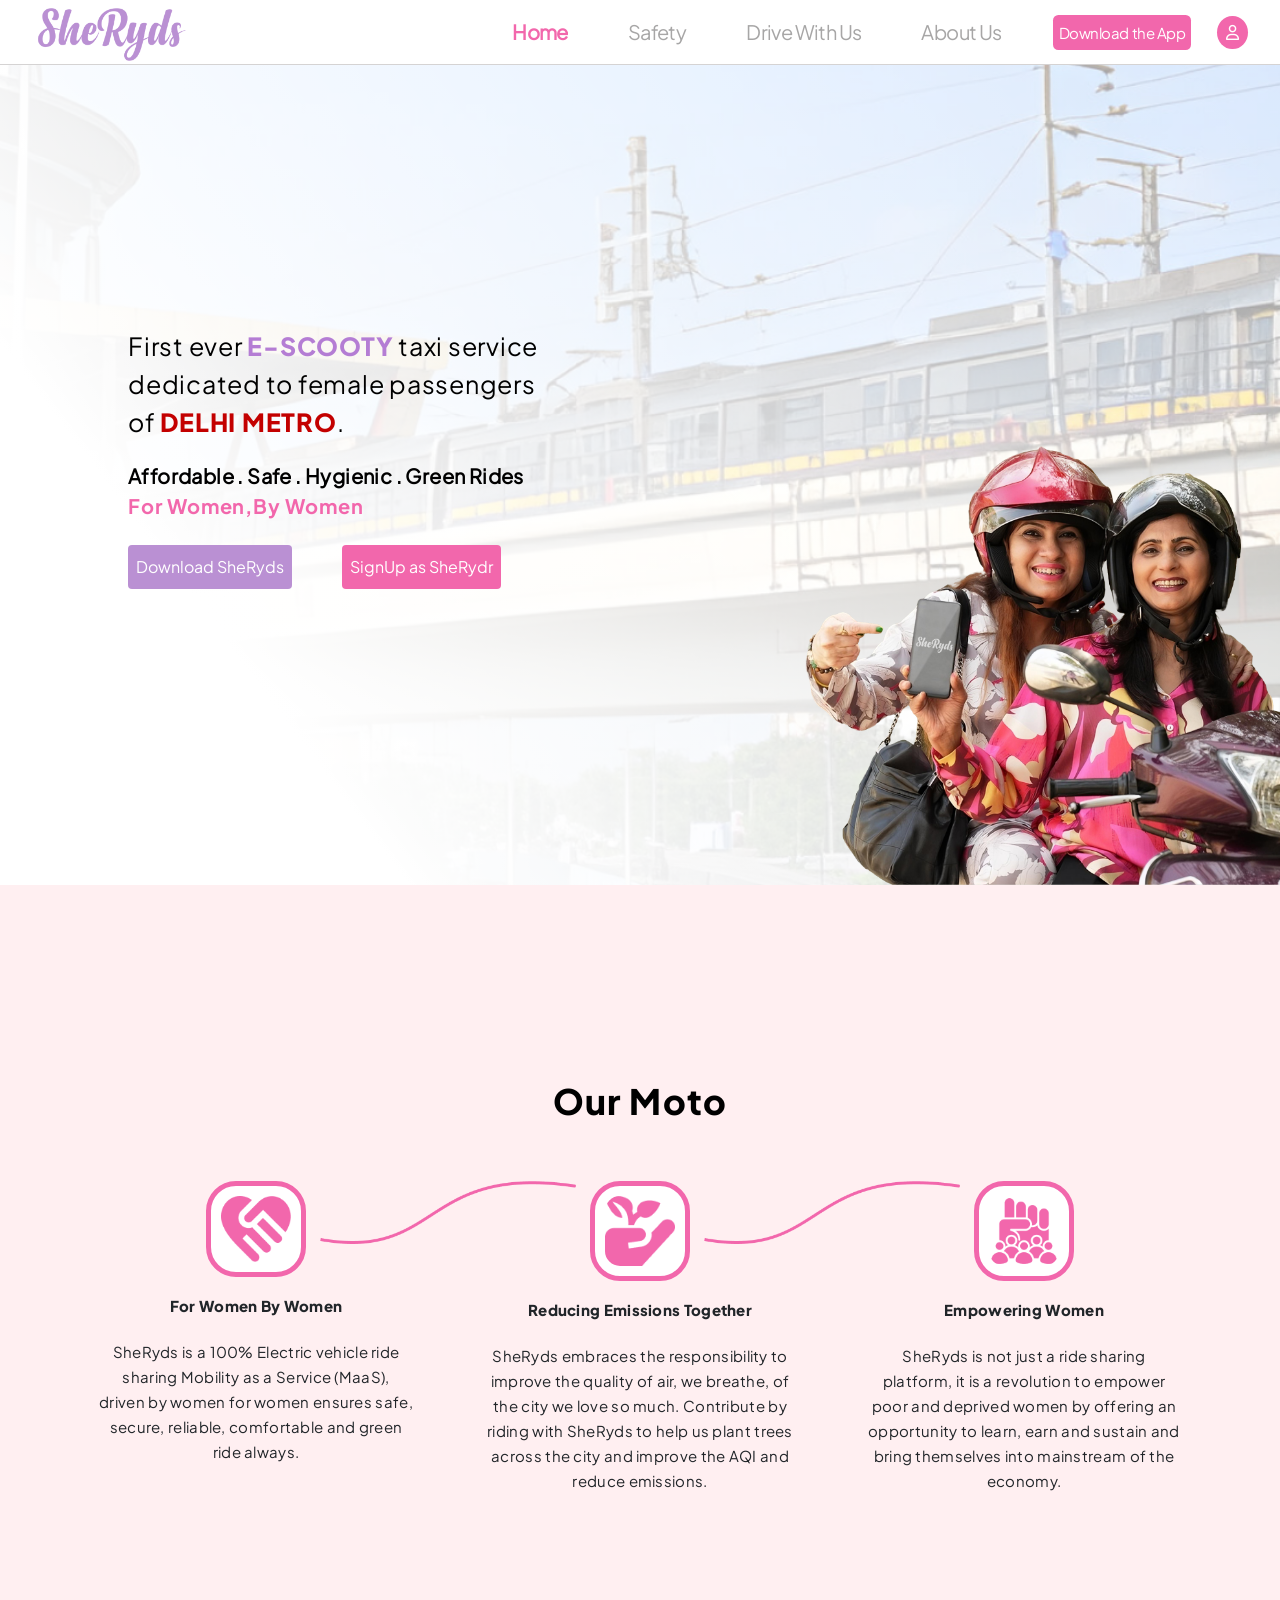
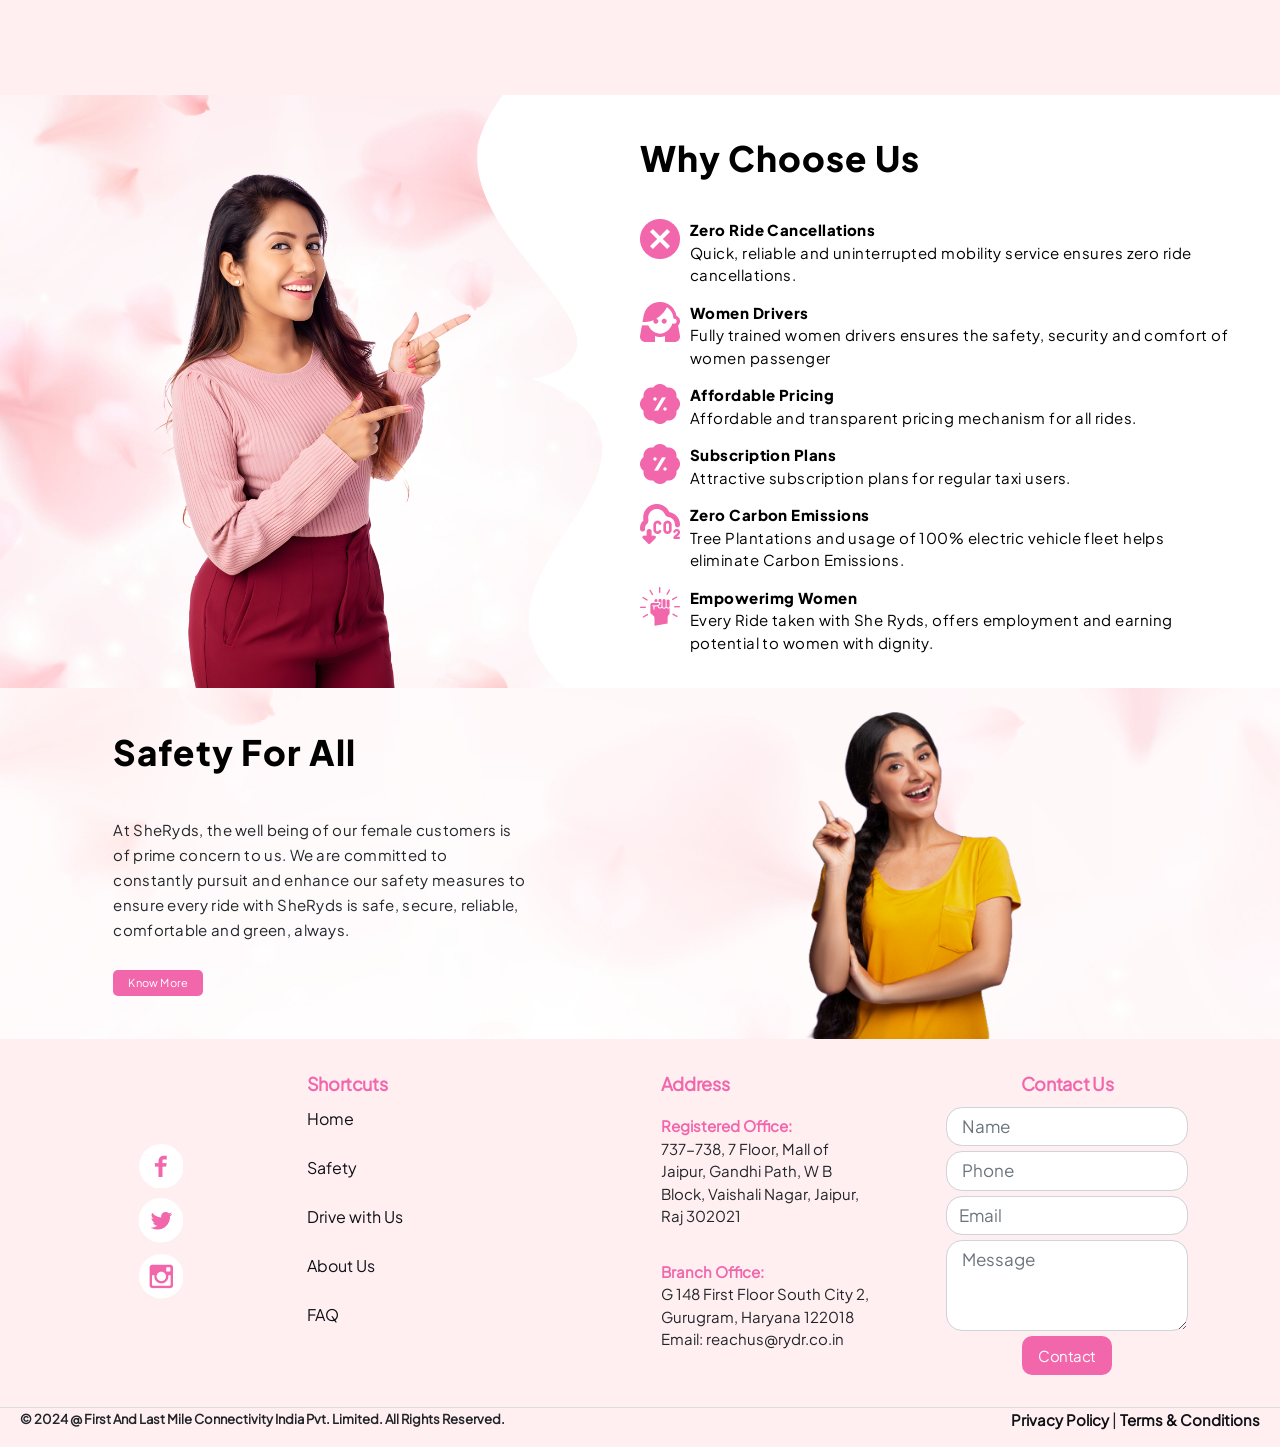
==== commit cd52c08f: "Approx Complete" ====
--- a/index.html
+++ b/index.html
@@ -22,6 +22,9 @@
     <link rel="stylesheet" href="Styles/Responsive/L.css">
     <link rel="stylesheet" href="Styles/Responsive/M.css">
     <link rel="stylesheet" href="Styles/Responsive/S.css">
+
+    <link rel="stylesheet" href="https://cdnjs.cloudflare.com/ajax/libs/font-awesome/6.0.0-beta3/css/all.min.css">
+
 
     <script src="JS/jquery.min.js"></script>
 </head>
@@ -89,6 +92,13 @@
                                         </a>
                                     </div>
 
+                                    <div class="login-register-btn" data-toggle="modal" id="loginButton"
+                                        data-target="#customer-login">
+                                        <!-- <a href="login.html">
+                                            <div class="log-in">Log In</div>
+                                        </a> -->
+                                    </div>
+
                                 </div>
                             </div>
                         </nav>
@@ -135,7 +145,11 @@
                                  " data-target="#myModal">Download SheRyds</button>
 
 
-                            <button type="button" class="btn-1 btn-sec dwn">Sign-up as SheRydr</button>
+                            <!-- <button type="button" class="btn-1 btn-sec dwn">Sign-up as SheRydr</button> -->
+
+                            <div class="btn-1" id="signup-driver">
+                                <a href="login.html"> <button class="btn-1 btn-sec dwn">SignUp as SheRydr</button></a>
+                            </div>
 
                             <!-- <div class="btn-1 ">
                                 <a href="/">
@@ -340,7 +354,7 @@
 
                         <div class=" why-choose-div col-lg-6 col-md-6 ">
                             <div>
-                                <h2 class="sub-heading mb-lg-4 prime-head ">Why Choose Us</h2>
+                                <h2 class="sub-heading mb-lg-3 prime-head ">Why Choose Us</h2>
                             </div>
                             <div class="points">
                                 <div>
@@ -371,6 +385,8 @@
                                 </div>
                             </div>
 
+
+
                             <div class="points">
                                 <div>
                                     <img src="she_ryds_img/affordable.png" alt="">
@@ -380,6 +396,18 @@
                                     <p class=" text-start" style="font-family: ExtraBoldPlusJakarta;">Affordable Pricing
                                     </p>
                                     <p>Affordable and transparent pricing mechanism for all rides.</p>
+                                </div>
+                            </div>
+
+                            <div class="points">
+                                <div>
+                                    <img src="she_ryds_img/affordable.png" alt="">
+                                </div>
+                                <div class=" points-desc">
+                                    <!-- <p><strong>Pricing </strong></p> -->
+                                    <p class=" text-start" style="font-family: ExtraBoldPlusJakarta;">Subscription Plans
+                                    </p>
+                                    <p>Attractive subscription plans for regular taxi users.</p>
                                 </div>
                             </div>
 
@@ -402,7 +430,8 @@
                                 </div>
                                 <div class=" points-desc">
                                     <!-- <p><strong>Tree Plantation</strong></p> -->
-                                    <p class=" text-start" style="font-family: ExtraBoldPlusJakarta;">Empower Women</p>
+                                    <p class=" text-start" style="font-family: ExtraBoldPlusJakarta;">Empowerimg Women
+                                    </p>
                                     <p>Every Ride taken with She Ryds, offers employment and earning potential to women
                                         with dignity.</p>
                                 </div>
@@ -583,8 +612,8 @@
             <div class="">
                 <div class=" footer-section">
 
-                    <div class="col-lg-4 col-md-4 col-6 d-flex flex-column  footer-apps">
-                        <div class="download-app about_dow_app">
+                    <div class="col-lg-2 col-md-2 col-6 d-flex flex-column justify-content-center footer-apps">
+                        <!-- <div class="download-app about_dow_app">
                             <p>Download Customer App</p>
                             <div class="app-links about_app_link">
                                 <div class="playStore">
@@ -597,15 +626,15 @@
                                             alt="Apple Store"></a>
                                 </div>
                             </div>
-                        </div>
-                        <div class="download-app about_dow_app">
+                        </div> -->
+                        <!-- <div class="download-app about_dow_app">
                             <p>Download She Rydr App</p>
                             <div class="app-links about_app_link app-2">
                                 <a href="playstore-link"><img src="Images/Google_Play_Store_badge_EN.svg.png"
                                         alt="Play Store"></a>
 
                             </div>
-                        </div>
+                        </div> -->
                         <div class="social-links about-social-link">
                             <a href="facebook-link"><img class="socialImg" src="she_ryds_img/Facebook.png" alt=""></a>
                             <a href="twitter-link"><img class="socialImg" src="she_ryds_img/Twitter.png" alt=""></a>
@@ -615,7 +644,7 @@
                     </div>
 
 
-                    <div class="col-lg-2 col-md-2 col-6  ">
+                    <div class="col-lg-3 col-md-3 col-6  ">
                         <h5 class="footer-heading">Shortcuts</h5>
                         <div class="list-unstyled">
                             <li><a class="direct-links" href="index.html">Home</a></li>
@@ -739,11 +768,11 @@
 
         if (token) {
             signUpbuttonName = `<a href="${htmlPage}"><button class="btn-sec" id="signup-driver">
-                                 SIGNUP AS DRIVER</button></a>`
+                                 SignUp as SheRydr</button></a>`
         }
         else {
             signUpbuttonName = `<a href="login.html"><button class="btn-sec" id="signup-driver">
-                                 SIGNUP AS DRIVER</button></a>`
+                                 SignUp as SheRydr</button></a>`
         }
 
         document.getElementById('signup-driver').innerHTML = signUpbuttonName
--- a/Styles/style.css
+++ b/Styles/style.css
@@ -83,7 +83,7 @@
 }
 
 .current-item {
-    color: #C30000;
+    color: #F267AC;
 }
 
 .know-more {
@@ -143,7 +143,7 @@
 }
 
 .classynav {
-    gap: 20px;
+    gap: 10px;
 }
 
 @media (max-width: 1050px) {
@@ -226,12 +226,12 @@
     text-decoration: none !important;
 }
 
-.log-in:hover,
+/* .log-in:hover,
 .log-in:focus {
     color: #F267AC;
     background-color: white;
     border: 1px solid #F267AC;
-}
+} */
 
 /* Initially hide the menu button */
 .menu-icon {
@@ -411,7 +411,7 @@
     border: none;
     background-color: white;
     font-weight: 500;
-    text-transform: uppercase;
+    /* text-transform: uppercase; */
 }
 
 .title-img {
@@ -569,10 +569,10 @@
 
 .points {
     display: flex;
-    gap: 15px;
+    gap: 10px;
     margin: 0px 0;
-    margin-top: 25px;
-    width: 90%;
+    margin-top: 15px;
+    width: 93%;
 }
 
 .whats {
@@ -983,6 +983,7 @@
 .social-links {
     padding-left: 0px !important;
     display: flex;
+    flex-direction: column;
     gap: 10px;
 
 }
@@ -990,6 +991,9 @@
 .social-links a {
     margin: 0 8px;
     color: #ffffff;
+    display: flex;
+    justify-content: center;
+
 }
 
 
@@ -1130,11 +1134,11 @@
     padding: 8px 16px;
 }
 
-.form-control {
+/* .form-control {
 
     color: #212529;
     background-color: #f8e9eb !important
-}
+} */
 
 .footer-bottom {
     border-top: 1px solid #ddd;
@@ -1578,7 +1582,7 @@
 
 /* Registraion  */
 
-.registraion-top {
+/* .registraion-top {
     background-image:
         linear-gradient(90deg, rgb(194, 13, 13) 10%, rgba(194, 13, 13) 30%, rgba(138, 130, 130, 0) 50%),
         url("../Images/registerBanner.png") !important;
@@ -1588,7 +1592,7 @@
     background-repeat: no-repeat;
     background-position: right;
     background-position: right center;
-}
+} */
 
 
 #profile-form {
@@ -1656,12 +1660,15 @@
   } */
 
 .accordion-button:not(.collapsed) {
-    background-color: #f9e5e5 !important;
+    background-color: white !important;
     color: #303030 !important;
+    font-weight: 800;
+    padding-bottom: 1rem;
+
 }
 
 .accordion-button:focus {
-    box-shadow: 0 0 0 0.10rem rgba(255, 238, 238, 0.993) !important;
+    /* box-shadow: 0 0 0 0.10rem rgba(255, 238, 238, 0.993) !important; */
 }
 
 .accordion-content {
@@ -1710,7 +1717,7 @@
 
 
 .reg-but {
-    background-color: #C30000;
+    background-color: #F267AC;
     color: white;
     padding: 10px;
     font-size: 25px;
@@ -1720,13 +1727,13 @@
 
 .reg-but:hover {
     background-color: white;
-    color: #C30000;
-    border: 1px solid #C30000;
+    color: #F267AC;
+    border: 1px solid #F267AC;
 }
 
 
 .next-btn {
-    background-color: #C30000;
+    background-color: #F267AC;
     color: white;
     border-radius: 5px;
     border: 1px solid white;
@@ -1736,8 +1743,8 @@
 
 .next-btn:hover {
     background-color: white;
-    color: #C30000;
-    border: 1px solid #C30000;
+    color: #F267AC;
+    border: 1px solid #F267AC;
 }
 
 .col-form-label {
@@ -1955,7 +1962,7 @@
 .edit-icon {
     cursor: pointer;
     font-weight: 500;
-    color: #C30000;
+    color: #F267AC;
 }
 
 @media (max-width: 800px) {
@@ -2137,14 +2144,33 @@
 .log-in i {
     width: 100%;
     color: white;
-    width: 50px;
-    height: 50px;
-
+}
+
+.log-in i {
+    padding: 3px;
 }
 
 .about-section {
     width: 85%;
     padding: 0px 20px 20px 20px;
+}
+
+@media screen and (max-height: calc(100vw * 0.55)) {
+    .title-img {
+        width: 50%;
+    }
+
+    .safety-title {
+        width: 31%;
+    }
+
+    .drive_w_us {
+        width: 41%;
+    }
+
+    .about-title {
+        width: 30%;
+    }
 }
 
 
@@ -2218,7 +2244,7 @@
     .points {
         gap: 22px;
         margin: 0px 0;
-        margin-top: 25px;
+        margin-top: 13px;
     }
 
     .safety-page-top {
@@ -2291,6 +2317,27 @@
         right: 30px;
     }
 
+}
+
+
+@media screen and (min-width: 1400px) and (max-width: 1900px) {
+    @media screen and (max-height: calc(100vw * 0.55)) {
+        .title-img {
+            width: 50%;
+        }
+
+        .safety-title {
+            width: 31%;
+        }
+
+        .drive_w_us {
+            width: 41%;
+        }
+
+        .about-title {
+            width: 30%;
+        }
+    }
 }
 
 
@@ -2435,4 +2482,585 @@
     box-shadow: 0 4px 8px rgba(151, 151, 151, 0.377);
     padding: 20px;
     border-radius: 8px;
+}
+
+
+
+
+
+/* Registraion  */
+
+/* .registraion-top {
+    background-image:
+        linear-gradient(90deg, rgb(194, 13, 13) 10%, rgba(194, 13, 13) 30%, rgba(138, 130, 130, 0) 50%),
+        url("../Images/registerBanner.png") !important;
+    background-color: transparent;
+    background-blend-mode: normal;
+    background-size: contain;
+    background-repeat: no-repeat;
+    background-position: right;
+    background-position: right center;
+} */
+
+
+#profile-form {
+    border-radius: 10px;
+    padding: 20px;
+    margin: 20px;
+    background-color: #f8f9fa;
+    box-shadow: 0 0 10px rgba(0, 0, 0, 0.1);
+}
+
+.circle-profile-icon {
+    position: relative;
+
+    width: 90px;
+    height: 90px;
+    overflow: hidden;
+    border-radius: 50%;
+    border: 2px solid #ccc;
+}
+
+.circle-profile-icon input[type=file] {
+    display: none;
+}
+
+.circle-profile-icon label {
+    display: block;
+    width: 100%;
+    height: 100%;
+    cursor: pointer;
+    text-align: center;
+    position: absolute;
+    top: 0;
+    left: 0;
+}
+
+.circle-profile-icon img {
+    width: 100%;
+    height: 100%;
+    object-fit: cover;
+    border-radius: 50%;
+}
+
+.circle-profile-icon span {
+    position: absolute;
+    bottom: 10px;
+    left: 50%;
+    transform: translateX(-50%);
+    font-size: 14px;
+    color: #333;
+    background-color: #fff;
+    padding: 5px 10px;
+    border-radius: 5px;
+    cursor: pointer;
+}
+
+
+.accordion-item {
+    margin-top: 10px;
+    box-shadow: 4px 4px #afa9a9;
+    border-radius: 8px;
+}
+
+/* .accordion:active{
+    background-color: #f5bdbd !important;
+  } */
+
+
+
+.accordion-button:focus {
+    box-shadow: 0 0 0 0.10rem rgba(255, 238, 238, 0.993) !important;
+}
+
+.accordion-content {
+    display: none;
+    flex-direction: column;
+    margin-top: 10px;
+    background-color: transparent;
+    border-radius: 5px;
+    /* box-shadow: 0 4px 8px rgba(0, 0, 0, 0.1); */
+    padding: 10px;
+}
+
+.accordion-content img {
+    width: 35px;
+    height: 35px;
+    margin: 5px 0;
+}
+
+.accordion-content a {
+    /* padding: 5px; */
+    text-align: center;
+    text-decoration: none;
+    color: black;
+    /* border-top: 1px solid #f1f1f1; */
+    font-size: 14px;
+}
+
+.accordion-content a:hover {
+    background-color: #f1f1f1;
+}
+
+.accordion-content a:first-child {
+    border-top: none;
+}
+
+.accordion {
+    width: 70%;
+    z-index: 100;
+}
+
+.accordion-button {
+    font-size: 1.3rem !important;
+    font-weight: 500;
+}
+
+
+
+.reg-but {
+    background-color: #F267AC;
+    color: white;
+    padding: 10px;
+    font-size: 25px;
+    border-radius: 20px;
+    border: 1px solid white;
+}
+
+.reg-line {
+    color: white !important;
+    font-weight: 700;
+}
+
+.reg-but:hover {
+    background-color: white;
+    color: #F267AC;
+    border: 1px solid #F267AC;
+}
+
+
+.next-btn {
+    background-color: #F267AC;
+    color: white;
+    border-radius: 5px;
+    border: 1px solid white;
+    padding: 5px 10px;
+    font-size: 22px;
+}
+
+.next-btn:hover {
+    background-color: white;
+    color: #F267AC;
+    border: 1px solid #F267AC;
+}
+
+.col-form-label {
+    font-size: 18px !important;
+    font-weight: 600 !important;
+}
+
+.form-control {
+    display: block;
+    width: 100%;
+    padding: .375rem .75rem;
+    font-size: 17px !important;
+    font-weight: 400;
+    line-height: 1.6;
+    color: #000000;
+    background-color: #efefef;
+    background-clip: padding-box;
+    border: 1px solid #ced4da;
+    -webkit-appearance: none;
+    -moz-appearance: none;
+    appearance: none;
+    border-radius: 1rem !important;
+    transition: border-color .15s ease-in-out, box-shadow .15s ease-in-out;
+}
+
+.form-select {
+    width: 50% !important;
+    font-size: 1.2rem !important;
+}
+
+
+
+
+
+
+
+
+/* Hide the arrow buttons in WebKit browsers (Chrome, Safari, Edge) */
+#mobilenumber::-webkit-outer-spin-button,
+#mobilenumber::-webkit-inner-spin-button {
+    -webkit-appearance: none;
+    margin: 0;
+}
+
+/* Prevent the input from appearing as a number input in WebKit browsers */
+#mobilenumber[type="number"] {
+    -moz-appearance: textfield;
+}
+
+/* Hide the arrow buttons in Firefox */
+#mobilenumber[type="number"] {
+    -moz-appearance: textfield;
+}
+
+
+#bike img {
+    width: 20%;
+}
+
+.vehicle-list ul li {
+    border: 1px solid transparent;
+    border-radius: 20px;
+    margin-top: 0.4rem;
+    cursor: pointer;
+}
+
+.vehicle-list ul li.active {
+    border: 1px solid rgb(255, 0, 0);
+    border-radius: 20px;
+    margin-top: 0.4rem;
+    cursor: pointer;
+}
+
+.vehicle-heading {
+    padding: 5px;
+    font-size: 1.2rem;
+}
+
+
+.vehicle_img {
+    width: 30%;
+    padding: 5px 0px;
+}
+
+.vl_continue {
+    background-color: #555;
+    color: white;
+    font-weight: 500;
+
+    font-size: 15px;
+    border: 1px solid white;
+    padding: 7px 25px;
+    border-radius: 7px;
+    margin: 5px;
+}
+
+.square-input {
+    display: block;
+    height: 100px;
+    border: 1px solid #ccc;
+    margin-bottom: 10px;
+    object-fit: cover;
+    display: block;
+    width: 150px;
+    padding: .375rem .75rem;
+    font-size: 1rem;
+    font-weight: 400;
+    line-height: 1.5;
+    color: #212529;
+    background-color: #dad7d7;
+    background-clip: padding-box;
+    border: 1px solid #ced4da;
+    border-radius: 10px;
+    -webkit-appearance: none;
+    -moz-appearance: none;
+    appearance: none;
+    border-radius: .25rem;
+    transition: border-color .15s ease-in-out, box-shadow .15s ease-in-out;
+}
+
+.photo-input {
+    display: flex;
+    flex-wrap: wrap;
+    justify-content: space-around;
+    gap: 10px;
+}
+
+.front-choose,
+.back-choose {
+    display: flex;
+    flex-direction: column;
+    align-items: center;
+}
+
+input::file-selector-button {
+    display: none;
+}
+
+.remark {
+    text-align: center;
+    font-style: italic;
+    color: #c30000;
+    font-size: 0.8rem;
+    padding-left: 20px;
+    position: relative;
+    bottom: 10px;
+
+}
+
+
+.empty_error {
+    border: 1px solid rgba(255, 0, 0, 0.822) !important;
+}
+
+#aadhar-otp-verify {
+    margin: auto;
+}
+
+.vehicle_details,
+.pan_details {
+    margin: 10px 0px;
+}
+
+.button_centre {
+    display: flex !important;
+    justify-content: center !important;
+}
+
+.button-span {
+    padding: 15px;
+    background-color: #F267AC;
+    color: white;
+    border-radius: 10px;
+}
+
+.center_div {
+    display: flex;
+    justify-content: center;
+    align-items: center;
+}
+
+.loader {
+    border: 4px solid #f3f3f3;
+    border-radius: 50%;
+    border-top: 4px solid #3498db;
+    width: 20px;
+    height: 20px;
+    animation: spin 2s linear infinite;
+    position: absolute;
+    top: 50%;
+    left: 80%;
+    transform: translate(-50%, -50%);
+}
+
+@keyframes spin {
+    0% {
+        transform: rotate(0deg);
+    }
+
+    100% {
+        transform: rotate(360deg);
+    }
+}
+
+.d-none {
+    display: none;
+}
+
+#addhar_feedback {
+    color: grey;
+    font-size: 13px;
+    padding: 5px;
+}
+
+.edit-icon {
+    cursor: pointer;
+    font-weight: 500;
+    color: #F267AC;
+}
+
+@media (max-width: 800px) {
+    .edit-icon {
+        font-size: 12px;
+    }
+}
+
+
+/* New Login  */
+.log-sec {
+    display: flex;
+    justify-content: space-around;
+    align-items: center;
+    background-color: white;
+
+}
+
+.login-logo {
+    display: flex;
+    justify-content: center;
+}
+
+.login-logo img {
+    width: 70%;
+    padding-top: 30px;
+
+}
+
+/* .login-div {
+    background: linear-gradient(180deg, #EE1414 0%, #930000 100%);
+    border-radius: 20px;
+    margin: 150px 0px;
+    display: flex;
+    flex-direction: column;
+    justify-content: center;
+    align-items: center;
+    width: 30%;
+    padding-bottom: 50px;
+} */
+
+.mob {
+    color: white;
+    font-weight: 500 !important;
+}
+
+
+.input-sec {
+    display: flex;
+    flex-direction: column;
+    justify-content: center;
+    align-items: center;
+    margin-top: 40px;
+}
+
+.otp-btn {
+    font-weight: 500;
+    background-color: white;
+    color: #F267AC;
+    font-size: 15px;
+    border: 1px solid white;
+    padding: 7px 25px;
+    border-radius: 7px;
+}
+
+/* 
+placehokdr {
+    font-family: Plus Jakarta Sans;
+    font-size: 16.88px;
+    font-weight: 400;
+    line-height: 21.27px;
+    text-align: left;
+
+} */
+
+.log-input {
+    font-size: 18px !important;
+    border: 1.21px solid #BCBEC0 !important;
+    border-radius: 12px 0px 0px 0px !;
+    font-weight: 500;
+}
+
+.login-banner {
+    position: relative;
+    width: 30%;
+    margin-top: 35px;
+}
+
+.no-spinner {
+    -moz-appearance: textfield;
+    /* Firefox */
+    -webkit-appearance: none;
+    /* Safari and Chrome */
+    appearance: none;
+}
+
+.no-spinner::-webkit-outer-spin-button,
+.no-spinner::-webkit-inner-spin-button {
+    -webkit-appearance: none;
+    margin: 0;
+    /* Safari and Chrome */
+}
+
+.no-spinner::-moz-inner-spin-button {
+    display: none;
+    /* Firefox */
+}
+
+.city {
+    font-weight: 700;
+    background-color: white;
+}
+
+.vehicle_name {
+    color: white;
+}
+
+.terms_main p {
+    color: #212529;
+}
+
+.main-list li {
+    margin: 10px 0px;
+}
+
+.main-list li p {
+    margin: 5px 0px;
+}
+
+
+
+.edit {
+    color: black;
+    background-color: white;
+    border: 1px solid black;
+    margin: 10px;
+    font-size: 1rem;
+    border-radius: 10px;
+}
+
+.curve-1 {
+    position: absolute;
+    width: 20%;
+    left: 25%;
+    z-index: 1;
+}
+
+.curve-2 {
+    position: absolute;
+    width: 20%;
+    left: 55%;
+    z-index: 1;
+}
+
+.log-in i {
+    width: 100%;
+    color: white;
+
+
+}
+
+.editNumber {
+    color: black;
+    font-weight: 500;
+    display: flex;
+    align-items: center;
+    justify-content: center;
+    cursor: pointer;
+
+}
+
+.editNumber span {
+    border: 1px solid black;
+    padding: 5px;
+    border-radius: 10px;
+}
+
+.editNumber span:hover {
+    background-color: white;
+    color: #F267AC;
+    border: 1px solid #F267AC;
+}
+
+
+
+.profile :hover {
+    background-color: #F267AC;
+}
+
+#signup-driver a {
+    display: flex;
+    justify-content: center;
+    align-items: center;
 }
--- a/Styles/Responsive/XL.css
+++ b/Styles/Responsive/XL.css
@@ -481,6 +481,27 @@
 
 }
 
+@media screen and (min-width: 2200px) {
+    @media screen and (max-height: calc(100vw * 0.55)) {
+
+        .title-img {
+            width: 50%;
+        }
+
+        .safety-title {
+            width: 35%;
+        }
+
+        .drive_w_us {
+            width: 45%;
+        }
+
+        .about-title {
+            width: 32%;
+        }
+    }
+}
+
 
 
 @media (max-width: 1100px) {
@@ -497,7 +518,7 @@
     .points {
         display: flex;
         gap: 1.5rem;
-        margin: 1.5rem 0;
+        margin-top: 1.2rem;
     }
 
     .moto-section {
@@ -667,4 +688,25 @@
         font-size: 25px;
     }
 
+}
+
+
+@media screen and (min-width: 1900px) and (max-width: 2200px) {
+    @media screen and (max-height: calc(100vw * 0.55)) {
+        .title-img {
+            width: 50%;
+        }
+
+        .safety-title {
+            width: 35%;
+        }
+
+        .drive_w_us {
+            width: 45%;
+        }
+
+        .about-title {
+            width: 32%;
+        }
+    }
 }
--- a/Styles/Responsive/L.css
+++ b/Styles/Responsive/L.css
@@ -146,8 +146,8 @@
     }
 
     .points {
-        gap: 18px;
-        margin: 8px 0;
+        gap: 15px;
+        margin-top: 8px;
         width: 100%;
     }
 
@@ -165,7 +165,8 @@
 
     .prime-head {
         margin-bottom: 0px !important;
-        line-height: 75px;
+        line-height: 55px;
+        margin-top: 0px;
     }
 
     .cust-part,
@@ -268,11 +269,11 @@
 
     .social-links {
         padding-left: 0px;
-        gap: 10px;
+        gap: 20px;
     }
 
     .socialImg {
-        width: 90%;
+        width: 30%;
     }
 
     .list-unstyled,
@@ -487,7 +488,30 @@
     }
 
 
-
+}
+
+@media (max-width: 1024px) {
+    @media screen and (max-height: calc(100vw * 0.6)) {
+        .title-img {
+            width: 50%;
+        }
+
+        .safety-title {
+            width: 33%;
+        }
+
+        .drive_w_us {
+            width: 44%;
+        }
+
+        .about-title {
+            width: 33%;
+        }
+
+        .moto-section {
+            height: auto;
+        }
+    }
 }
 
 @media (max-width: 825px) {
--- a/Styles/Responsive/M.css
+++ b/Styles/Responsive/M.css
@@ -279,7 +279,7 @@
     }
 
     .social-links img {
-        width: 60%;
+        width: 15%;
     }
 
     .footer-heading {
@@ -371,7 +371,7 @@
 
     .social-links {
         padding-left: 15px;
-        gap: 0px;
+        gap: 20px;
     }
 
     .list-unstyled {
@@ -382,6 +382,13 @@
         margin: 0 0px;
     }
 
+    .playStore a {
+        justify-content: center;
+    }
+
+    .about_app_link a {
+        justify-content: center;
+    }
 
 
     /* Safety Page  */
@@ -621,13 +628,11 @@
     }
 
 
-    .points {
-        margin: 7px 0;
-    }
+
 
     .points {
         gap: 17px;
-        margin: 8px 0;
+        margin-top: 7px;
         width: 95%;
     }
 
@@ -655,6 +660,20 @@
 
 }
 
+@media (max-width: 800px) {
+    @media screen and (max-height: calc(60vw)) {
+        .safety-title {
+            width: 33%;
+        }
+
+        .drive_w_us {
+            width: 45%;
+        }
+    }
+}
+
+
+
 
 
 @media (max-width: 700px) {
--- a/Styles/Responsive/S.css
+++ b/Styles/Responsive/S.css
@@ -265,7 +265,7 @@
 
 
     .sherydr_verification p {
-        width: 85%;
+        width: 80%;
         margin-top: 0px;
         text-align: center;
     }
@@ -357,7 +357,7 @@
         flex-direction: column;
         justify-content: space-around;
         align-items: center;
-        width: 90%;
+        width: 100%;
         margin-top: 0px;
         gap: 0px;
     }
@@ -580,6 +580,10 @@
         margin-bottom: 20px;
 
     }
+
+    .accordion .form-control {
+        font-size: 0.9rem !important;
+    }
 }
 
 
@@ -698,7 +702,7 @@
     }
 
     .social-links img {
-        width: 75%;
+        width: 20%;
     }
 
     .sub-heading {
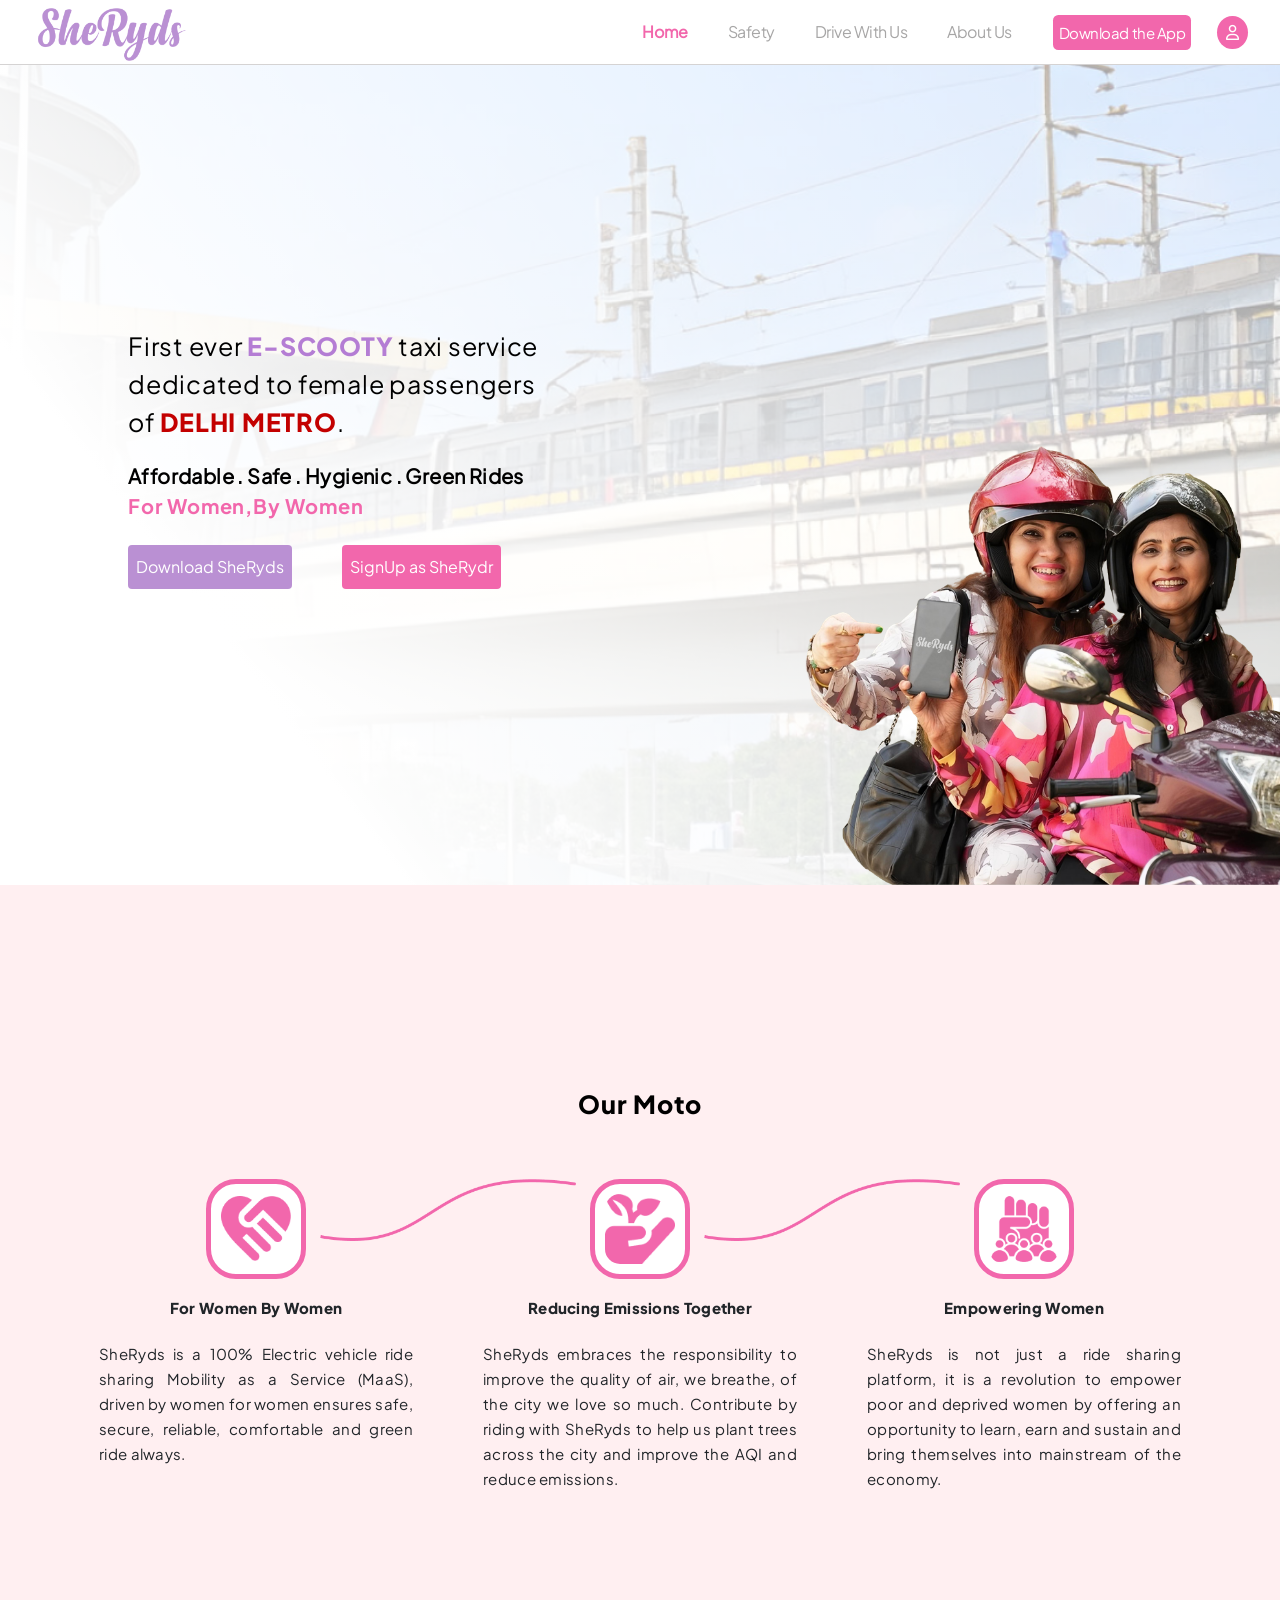
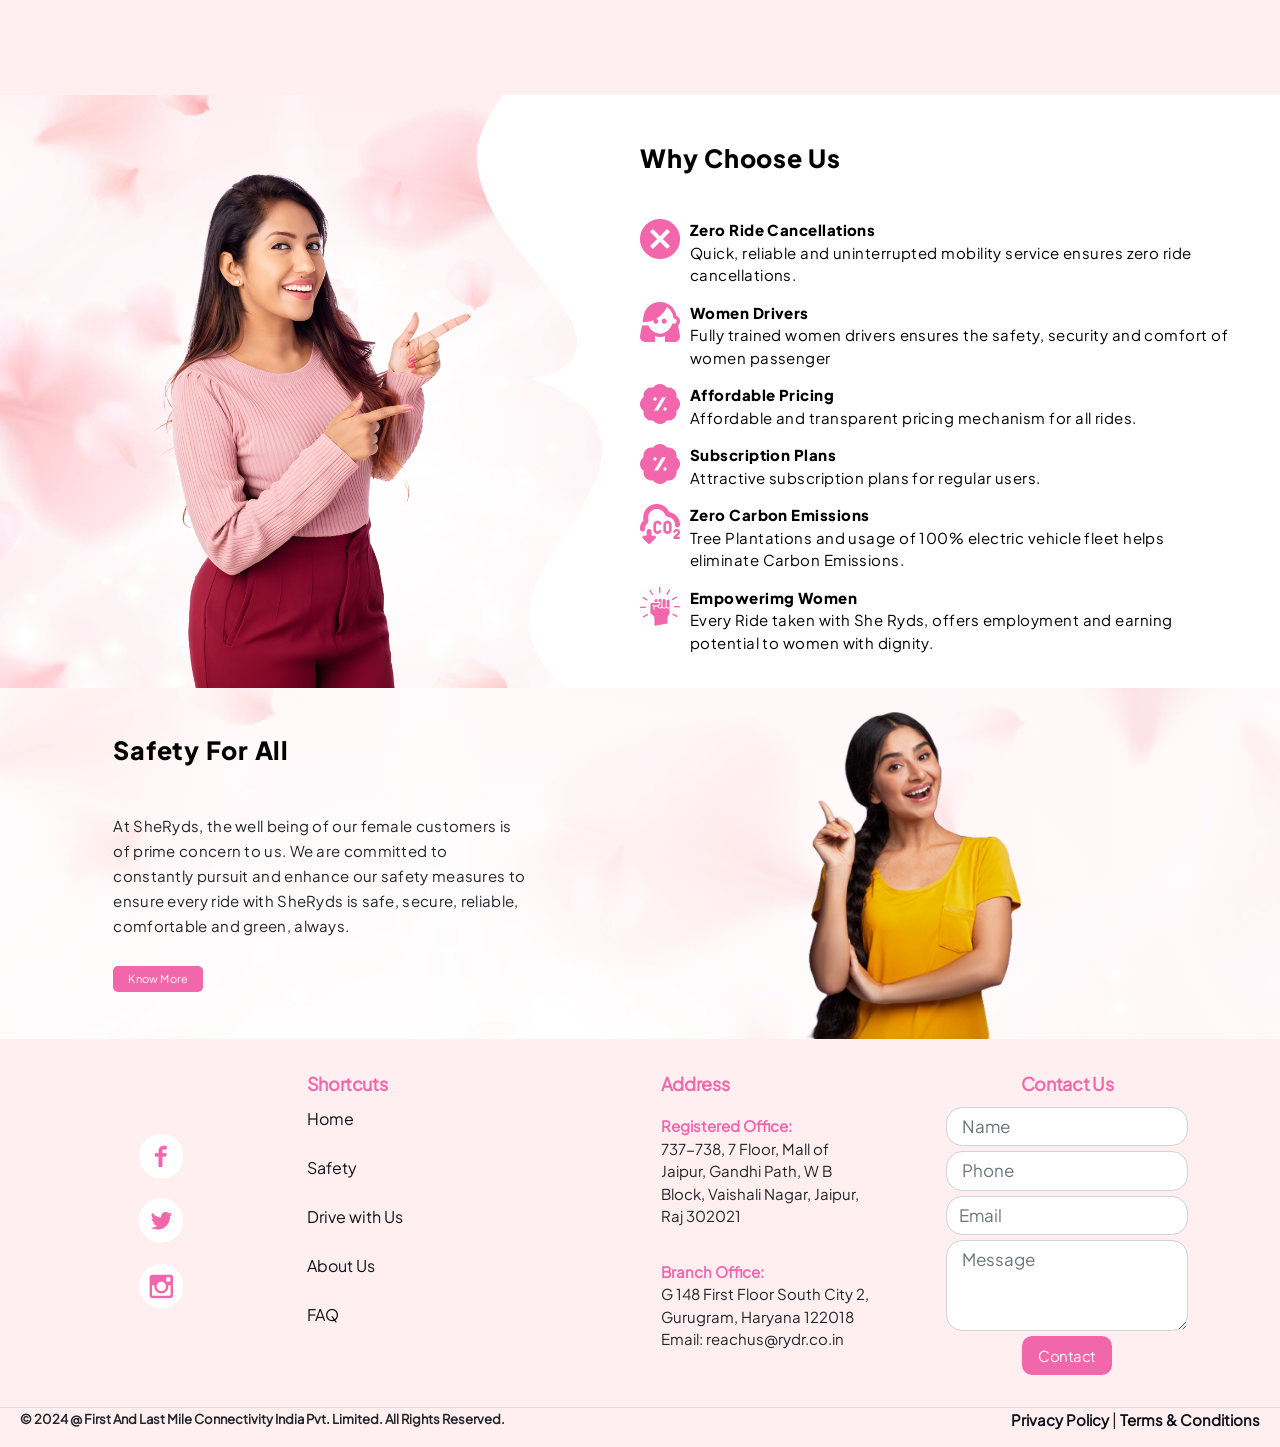
==== commit 936afe75: "Design Miner Changes" ====
--- a/index.html
+++ b/index.html
@@ -407,7 +407,7 @@
                                     <!-- <p><strong>Pricing </strong></p> -->
                                     <p class=" text-start" style="font-family: ExtraBoldPlusJakarta;">Subscription Plans
                                     </p>
-                                    <p>Attractive subscription plans for regular taxi users.</p>
+                                    <p>Attractive subscription plans for regular users.</p>
                                 </div>
                             </div>
 
--- a/Styles/classy-nav.css
+++ b/Styles/classy-nav.css
@@ -132,7 +132,7 @@
 }
 
 .classynav ul li a {
-  padding: 0 25px;
+  padding: 0 15px;
   display: block;
   height: 35px;
   font-size: 14px;
--- a/Styles/style.css
+++ b/Styles/style.css
@@ -60,9 +60,9 @@
     
     letter-spacing: 0.03em;
     text-align: center; */
-    margin-bottom: 50px;
+    margin-bottom: 45px;
     color: black;
-    font-size: 35px;
+    font-size: 25px;
     font-weight: 500;
     line-height: 60px;
     text-align: left;
@@ -184,12 +184,12 @@
 }
 
 .sherydr-app img {
-    width: 85%;
+    width: 80%;
 }
 
 
 .home-parent li a {
-    font-size: 20px !important;
+    font-size: 16px !important;
     font-weight: 500;
     line-height: 32px;
     letter-spacing: -0.03em;
@@ -468,6 +468,7 @@
 .moto-img {
     object-fit: contain;
     width: 100px;
+    height: 100px;
     background-color: white;
     border-radius: 30px;
     padding: 10px;
@@ -488,7 +489,7 @@
     font-weight: 400;
     line-height: 25px;
     letter-spacing: 0.02em;
-    text-align: center !important;
+    text-align: justify !important;
     padding: 0px 35px;
 }
 
@@ -853,14 +854,14 @@
 
 .line-bg-grey span {
     color: rgb(201 197 197);
-    font-size: 30px;
+    font-size: 20px;
 }
 
 .line-bg-grey h4 {
     color: #818181bf;
     cursor: pointer;
     /* font-weight: 700; */
-    font-size: 30px;
+    font-size: 20px;
 }
 
 .line-bg-grey h4 :hover {
@@ -976,7 +977,6 @@
 
 
 .socialImg {
-
     /* box-shadow: 0px 17.33px 24px 0px #11132314; */
 }
 
@@ -984,7 +984,7 @@
     padding-left: 0px !important;
     display: flex;
     flex-direction: column;
-    gap: 10px;
+    gap: 20px;
 
 }
 
@@ -1021,6 +1021,10 @@
 .app-links img {
     width: 95%;
     margin: 15px 0px;
+}
+
+.sherydr-app img {
+    width: 80%;
 }
 
 .app-2 img {
@@ -1332,9 +1336,9 @@
 
 .safety-card-title {
     font-weight: 700 !important;
-    font-size: 35px !important;
+    font-size: 25px !important;
     text-align: center;
-    height: 50px;
+    height: 35px;
     line-height: 1.2;
 
 }
@@ -1653,6 +1657,10 @@
     margin-top: 10px;
     box-shadow: 4px 4px #afa9a9;
     border-radius: 8px;
+}
+
+.accordion-button {
+    font-weight: 800 !important;
 }
 
 /* .accordion:active{
@@ -2384,7 +2392,7 @@
     }
 
     .sherydr-app img {
-        width: 78%;
+        width: 74%;
     }
 
 }
--- a/Styles/Responsive/L.css
+++ b/Styles/Responsive/L.css
@@ -263,6 +263,10 @@
         width: 85%;
     }
 
+    .sherydr-app img {
+        width: 45%;
+    }
+
     .app-2 img {
         width: 66%;
     }
--- a/Styles/Responsive/M.css
+++ b/Styles/Responsive/M.css
@@ -108,6 +108,7 @@
 
     .moto-img {
         width: 80px;
+        height: 80px;
     }
 
     .moto-head {
@@ -270,7 +271,7 @@
     }
 
     .modal-section .sherydr-app img {
-        width: 51%;
+        width: 45%;
     }
 
     .app-links {
--- a/Styles/Responsive/S.css
+++ b/Styles/Responsive/S.css
@@ -50,6 +50,7 @@
         text-align: center;
         padding: 20px 0px;
         padding-bottom: 200px;
+        height: auto;
     }
 
     .home-text {
@@ -70,7 +71,7 @@
     .about-title {
         /* left: 40%; */
         transform: translateX(-16%);
-        width: 50%;
+        width: 40%;
     }
 
     .moto-section {
@@ -92,6 +93,7 @@
 
     .moto-img {
         width: 90px;
+        height: 90px;
     }
 
     .mini-head {
@@ -171,7 +173,7 @@
     }
 
     .social-links {
-        gap: 0px;
+        gap: 30px;
     }
 
     .playStore a {
@@ -420,7 +422,7 @@
         flex-direction: column;
         padding-bottom: 0px;
         margin: 0px;
-        height: 100vh;
+        height: auto;
         justify-content: space-between;
     }
 
@@ -584,6 +586,39 @@
     .accordion .form-control {
         font-size: 0.9rem !important;
     }
+
+    .accordion {
+        width: 95%;
+        z-index: 100;
+    }
+
+    .accordion-body {
+        padding: 0.2rem 0.2rem;
+    }
+
+    #driving-license-form,
+    #vehicle-rc-form,
+    #pan-card-form,
+    #aadhaar-card-form {
+        padding: 0px 30px;
+    }
+
+    .edit,
+    .editNumber span {
+        font-size: 12px;
+    }
+
+    .next-btn {
+        padding: 5px 25px;
+        font-size: 15px;
+    }
+
+    .reg-but {
+        padding: 10px 20px;
+        font-size: 19px;
+    }
+
+
 }
 
 
@@ -745,7 +780,7 @@
 
     .about-title {
         /* left: 40%; */
-        transform: translateX(-40%);
+        transform: translateX(-20%);
         width: 50%;
     }
 
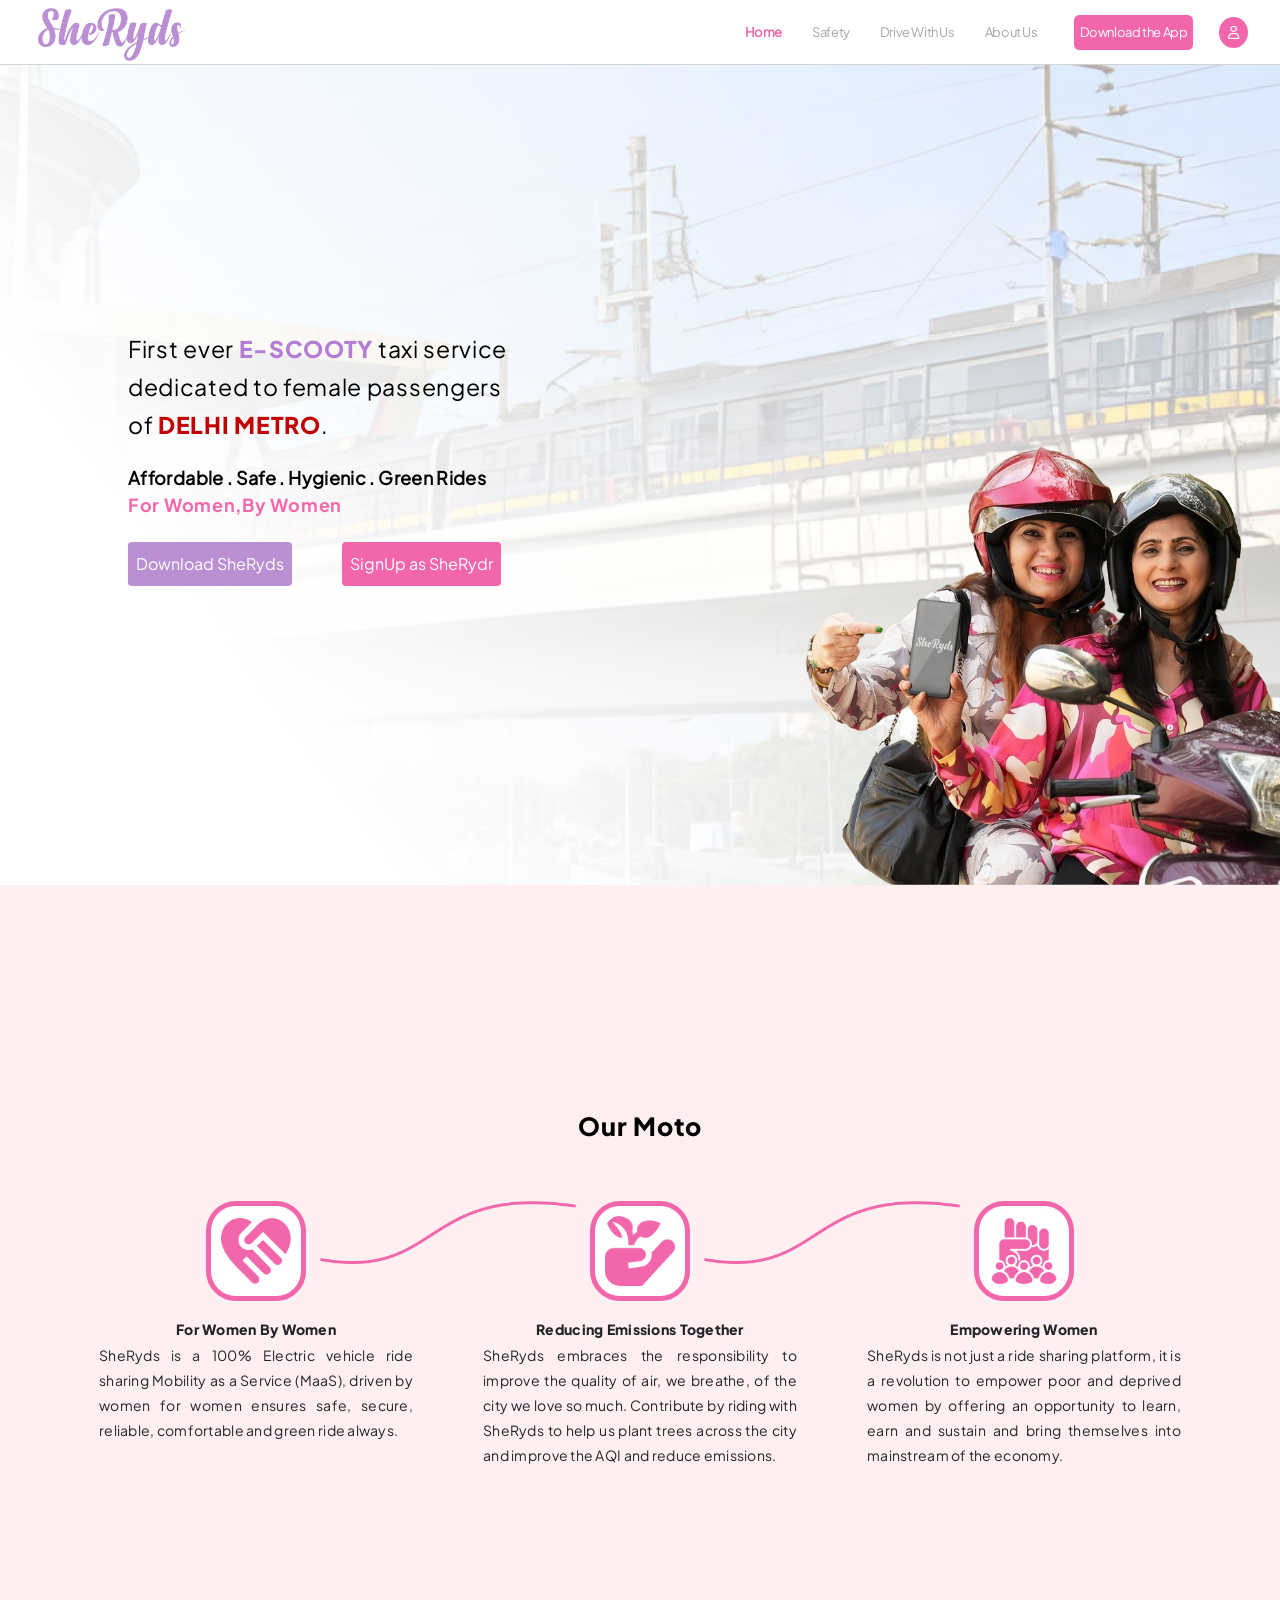
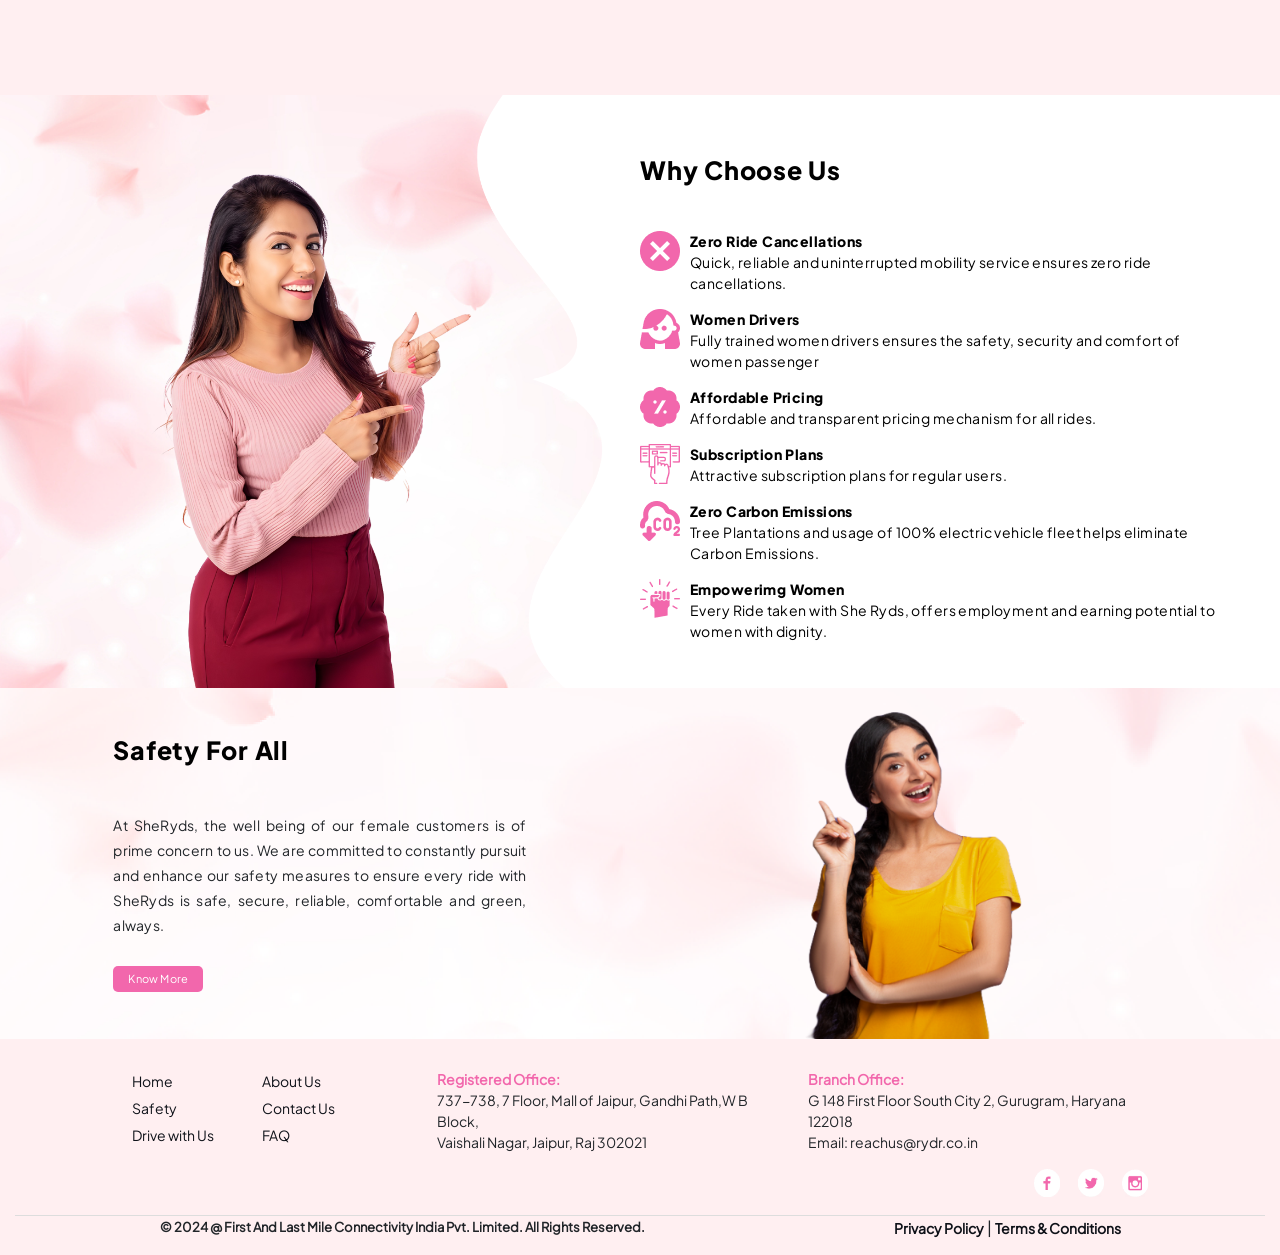
==== commit 4ce4ed95: "Final" ====
--- a/index.html
+++ b/index.html
@@ -401,7 +401,7 @@
 
                             <div class="points">
                                 <div>
-                                    <img src="she_ryds_img/affordable.png" alt="">
+                                    <img src="she_ryds_img/subscription.png" alt="">
                                 </div>
                                 <div class=" points-desc">
                                     <!-- <p><strong>Pricing </strong></p> -->
@@ -612,8 +612,8 @@
             <div class="">
                 <div class=" footer-section">
 
-                    <div class="col-lg-2 col-md-2 col-6 d-flex flex-column justify-content-center footer-apps">
-                        <!-- <div class="download-app about_dow_app">
+                    <!-- <div class="col-lg-3 col-md-3 col-2 d-flex flex-column justify-content-center footer-apps"> -->
+                    <!-- <div class="download-app about_dow_app">
                             <p>Download Customer App</p>
                             <div class="app-links about_app_link">
                                 <div class="playStore">
@@ -627,7 +627,7 @@
                                 </div>
                             </div>
                         </div> -->
-                        <!-- <div class="download-app about_dow_app">
+                    <!-- <div class="download-app about_dow_app">
                             <p>Download She Rydr App</p>
                             <div class="app-links about_app_link app-2">
                                 <a href="playstore-link"><img src="Images/Google_Play_Store_badge_EN.svg.png"
@@ -635,49 +635,70 @@
 
                             </div>
                         </div> -->
-                        <div class="social-links about-social-link">
+                    <!-- <div class="social-links about-social-link">
                             <a href="facebook-link"><img class="socialImg" src="she_ryds_img/Facebook.png" alt=""></a>
                             <a href="twitter-link"><img class="socialImg" src="she_ryds_img/Twitter.png" alt=""></a>
                             <a href="https://www.instagram.com/she.ryds?igsh=MTJ3M3NyOHQxcnZnNg=="><img
                                     class="socialImg" src="she_ryds_img/Instagram.png" alt=""></a>
                         </div>
-                    </div>
-
-
-                    <div class="col-lg-3 col-md-3 col-6  ">
-                        <h5 class="footer-heading">Shortcuts</h5>
+                    </div> -->
+
+
+                    <div class="col-lg-2 col-md-2 col-4 first-part d-flex flex-row justify-content-between">
+                        <!-- <h5 class="footer-heading">Shortcuts</h5> -->
                         <div class="list-unstyled">
                             <li><a class="direct-links" href="index.html">Home</a></li>
                             <li><a class="direct-links" href="safety.html">Safety</a></li>
                             <li><a class="direct-links" href="drive_with_us.html">Drive with Us</a></li>
                             <!-- <li><a class="direct-links" href="about_us.html">Career</a></li> -->
+                            <!-- <li><a class="direct-links" href="about_us.html">About Us</a></li> -->
+                            <!-- <li><a class="direct-links" href="initiatives.html">Initiatives</a></li> -->
+                            <!-- <li><a class="direct-links" href="faq.html">FAQ</a></li> -->
+                        </div>
+                        <div class="list-unstyled">
+                            <!-- <li><a class="direct-links" href="about_us.html">Career</a></li> -->
                             <li><a class="direct-links" href="about_us.html">About Us</a></li>
-                            <!-- <li><a class="direct-links" href="initiatives.html">Initiatives</a></li> -->
+                            <li><a class="direct-links" href="initiatives.html">Contact Us</a></li>
                             <li><a class="direct-links" href="faq.html">FAQ</a></li>
                         </div>
                     </div>
 
 
-                    <div class="col-lg-2 col-md-2 add-sec col-6">
-                        <h5 class="footer-heading">Address</h5>
-
-                        <div class="add-div">
-                            <p><strong class="add">Registered Office:</strong><br>
-                                737-738, 7 Floor, Mall of Jaipur, Gandhi Path, W B Block, Vaishali Nagar,
-                                Jaipur, Raj 302021
-
-                            </p>
-                        </div>
-                        <div class="add-div">
-                            <p><strong class="add">Branch Office:</strong><br>
-                                G 148 First Floor South City 2, Gurugram, Haryana 122018 <br>
-                                Email: reachus@rydr.co.in</p>
-                        </div>
-
-                    </div>
-
-
-                    <div class="col-lg-3 col-md-3 col-6 d-flex  flex-column align-item-center contact-sec">
+
+                    <div class="col-lg-7 col-md-7 add-sec col-6">
+                        <!-- <h5 class="footer-heading">Address</h5> -->
+
+                        <div class="addresses">
+                            <div class="add-div">
+                                <p><strong class="add">Registered Office:</strong><br>
+                                    737-738, 7 Floor, Mall of Jaipur, Gandhi Path,W B Block,
+                                    <br> Vaishali Nagar,
+
+                                    Jaipur, Raj 302021
+
+                                </p>
+                            </div>
+                            <div class="add-div">
+                                <p><strong class="add">Branch Office:</strong><br>
+                                    G 148 First Floor South City 2, Gurugram, Haryana 122018 <br>
+                                    Email: reachus@rydr.co.in</p>
+                                <div>
+                                    <div class="social-links about-social-link">
+                                        <a href="facebook-link"><img class="socialImg" src="she_ryds_img/Facebook.png"
+                                                alt=""></a>
+                                        <a href="twitter-link"><img class="socialImg" src="she_ryds_img/Twitter.png"
+                                                alt=""></a>
+                                        <a href="https://www.instagram.com/she.ryds?igsh=MTJ3M3NyOHQxcnZnNg=="><img
+                                                class="socialImg" src="she_ryds_img/Instagram.png" alt=""></a>
+                                    </div>
+                                </div>
+                            </div>
+                        </div>
+
+                    </div>
+
+
+                    <!-- <div class="col-lg-3 col-md-3 col-6 d-flex  flex-column align-item-center contact-sec">
                         <div>
                             <h5 class="footer-heading">Contact Us</h5>
                         </div>
@@ -699,7 +720,7 @@
                                 </div>
                             </form>
                         </div>
-                    </div>
+                    </div> -->
                 </div>
                 <div class="footer-bottom ">
 
--- a/Styles/header.css
+++ b/Styles/header.css
@@ -122,7 +122,7 @@
 @media only screen and (min-width: 992px) and (max-width: 1199px) {
     .classy-nav-container .classy-navbar .classynav ul li a {
         font-size: 14px;
-        padding: 0 15px;
+        padding: 0 10px;
     }
 }
 
--- a/Styles/classy-nav.css
+++ b/Styles/classy-nav.css
@@ -132,7 +132,7 @@
 }
 
 .classynav ul li a {
-  padding: 0 15px;
+  padding: 0 10px;
   display: block;
   height: 35px;
   font-size: 14px;
--- a/Styles/style.css
+++ b/Styles/style.css
@@ -189,7 +189,7 @@
 
 
 .home-parent li a {
-    font-size: 16px !important;
+    font-size: 13px !important;
     font-weight: 500;
     line-height: 32px;
     letter-spacing: -0.03em;
@@ -211,7 +211,7 @@
     border-radius: 5.33px;
     opacity: 0px;
     text-align: center;
-    font-size: 15px;
+    font-size: 13px;
     font-weight: 500;
     line-height: 23px;
     letter-spacing: -0.03em;
@@ -318,7 +318,7 @@
 
 .line-1 {
     color: black;
-    font-size: 25px;
+    font-size: 23px;
     font-weight: 500;
     line-height: 38px;
     text-align: left;
@@ -329,7 +329,7 @@
 
     font-family: BoldPlusJakarta;
     color: #F267AC;
-    font-size: 20px;
+    font-size: 18px;
     font-weight: 900;
     text-align: left;
     letter-spacing: 0.04em;
@@ -339,7 +339,7 @@
 
 .home-points {
     color: black;
-    font-size: 20px;
+    font-size: 18px;
     font-weight: 600;
 
     letter-spacing: 0.02em;
@@ -476,7 +476,7 @@
 }
 
 .moto-head {
-    height: 30px;
+    height: 10px;
 }
 
 .points img {
@@ -485,7 +485,7 @@
 }
 
 .moto-content p {
-    font-size: 15px;
+    font-size: 14px;
     font-weight: 400;
     line-height: 25px;
     letter-spacing: 0.02em;
@@ -591,7 +591,7 @@
     color: black;
     /* padding: 0px 10px; */
     letter-spacing: 0.03em;
-    font-size: 15px;
+    font-size: 14px;
 }
 
 .points-desc p strong {
@@ -644,12 +644,12 @@
 }
 
 .card-text {
-    font-size: 16px;
+    font-size: 14px;
     font-weight: 400;
     line-height: 25px;
     /* letter-spacing: -0.02em; */
     text-align: center;
-    padding: 10px 10px;
+    padding: 10px 20px 10px 10px;
 }
 
 .driver-part .card-title {
@@ -665,7 +665,7 @@
     font-weight: 400;
     line-height: 25px;
     letter-spacing: -0.02em;
-    text-align: center;
+    text-align: justify !important;
 
 }
 
@@ -725,9 +725,11 @@
 }
 
 .sherydr_verification p {
+    font-size: 14px;
     word-spacing: 0.3em;
     letter-spacing: 0.03em;
     width: 80%;
+    text-align: justify;
 }
 
 .new-saf-head-desc {
@@ -775,12 +777,12 @@
 }
 
 .sherydr_verification_img img {
-    width: 35%;
+    width: 30%;
 }
 
 .cust-safety-img img {
 
-    width: 35%;
+    width: 30%;
 
 }
 
@@ -809,10 +811,10 @@
 }
 
 .safety-text {
-    font-size: 15px;
+    font-size: 14px;
     font-weight: 400;
     line-height: 25px;
-    text-align: left;
+    text-align: justify;
     padding: 0px 10px;
     /* padding-left: 10px; */
     font-weight: 400;
@@ -844,7 +846,7 @@
     flex-direction: row;
     justify-content: flex-start;
     align-items: center;
-    gap: 20px;
+    gap: 16px;
     /* margin-top: 65px; */
     /* padding-left: 140px; */
     text-align: center;
@@ -854,7 +856,7 @@
 
 .line-bg-grey span {
     color: rgb(201 197 197);
-    font-size: 20px;
+    font-size: 16px;
 }
 
 .line-bg-grey h4 {
@@ -919,7 +921,7 @@
 .footer {
 
     background-color: #FFEFF1;
-    padding: 15px 0;
+    padding: 15px;
 }
 
 .footer-logo {
@@ -978,21 +980,23 @@
 
 .socialImg {
     /* box-shadow: 0px 17.33px 24px 0px #11132314; */
+    width: 60%;
 }
 
 .social-links {
     padding-left: 0px !important;
     display: flex;
-    flex-direction: column;
-    gap: 20px;
+    flex-direction: row;
+    justify-content: end;
+    gap: 0px;
 
 }
 
 .social-links a {
-    margin: 0 8px;
+    margin: 0 0px;
     color: #ffffff;
     display: flex;
-    justify-content: center;
+    justify-content: end;
 
 }
 
@@ -1019,7 +1023,7 @@
 }
 
 .app-links img {
-    width: 95%;
+    width: 85%;
     margin: 15px 0px;
 }
 
@@ -1037,7 +1041,7 @@
 }
 
 .footer-heading {
-    font-size: 18px;
+    font-size: 15px;
     font-weight: 600;
     line-height: 30px;
     letter-spacing: -0.02em;
@@ -1053,14 +1057,23 @@
 .add-sec {
     display: flex;
     flex-direction: column;
+    align-items: center;
+    justify-content: space-between;
+}
+
+.addresses {
+    display: flex;
+    flex-direction: row;
+    justify-content: space-between;
+    gap: 40px;
 }
 
 .add-div {
-    margin: auto 0px;
+    /* margin: auto 0px; */
 }
 
 .add-div p {
-    font-size: 15px;
+    font-size: 14px;
     /* font-weight: 600; */
 }
 
@@ -1069,7 +1082,7 @@
 }
 
 .direct-links {
-    font-size: 16px;
+    font-size: 14px;
     font-weight: 500;
     text-align: left;
     color: #0e1118;
@@ -1091,7 +1104,7 @@
 }
 
 .social-links {
-    justify-content: center;
+    justify-content: end;
 }
 
 .app-links {
@@ -1108,11 +1121,10 @@
 .list-unstyled {
     display: flex;
     flex-direction: column;
-    justify-content: space-between;
 }
 
 .list-unstyled li {
-    margin-bottom: 25px;
+    margin-bottom: 3px;
 }
 
 .contact-form input,
@@ -1147,10 +1159,10 @@
 .footer-bottom {
     border-top: 1px solid #ddd;
     padding: 10px 0;
-    margin-top: 17px;
+    margin-top: 3px;
     display: flex;
     flex-direction: row;
-    justify-content: space-between;
+    justify-content: space-around;
     align-items: center;
     padding: 0px 20px;
 }
@@ -1165,7 +1177,7 @@
 .footer-end a {
     color: black;
     /* margin: 0px 20px; */
-    font-size: 15px;
+    font-size: 14px;
     font-weight: 500;
     /* line-height: 32px; */
     text-align: left;
@@ -1307,7 +1319,7 @@
 }
 
 .app-title {
-    font-size: 16px;
+    font-size: 14px;
     font-family: ExtraBoldPlusJakarta;
     padding: 0px 5px;
 }
@@ -1321,7 +1333,7 @@
 }
 
 .card-description p {
-    text-align: left;
+    text-align: justify;
 }
 
 .safety-card-body {
@@ -1345,7 +1357,7 @@
 
 .safety-card-text {
     text-align: justify;
-    font-size: 15px;
+    font-size: 14px;
     color: #000000;
 }
 
@@ -1482,7 +1494,7 @@
     flex-direction: column;
     align-items: center;
     justify-content: center;
-    width: 75%;
+    width: 65%;
 }
 
 .adv-sec-top,
@@ -1510,7 +1522,7 @@
     /* flex-wrap: wrap; */
     flex-direction: column;
     justify-content: space-around;
-    gap: 20px;
+    gap: 25px;
     /* Adjust the gap between cards as needed */
 }
 
@@ -1537,14 +1549,14 @@
 }
 
 .adv-card-img img {
-    max-width: 40%;
+    max-width: 37%;
     height: auto;
 }
 
 .adv-card-title h5 {
     margin: 5px 0;
     font-weight: 700;
-    font-size: 1rem;
+    font-size: 14px;
 }
 
 
@@ -1557,7 +1569,7 @@
 
 .about-desc p {
     color: #000000;
-    font-size: 15px;
+    font-size: 14px;
     text-align: justify;
     margin: 20px 0px;
     word-spacing: 0.1em;
@@ -2270,6 +2282,7 @@
     .card-text {
         font-size: 20px;
         line-height: 30px;
+        text-align: justify !important;
     }
 
     .app-title {
@@ -2289,7 +2302,7 @@
     }
 
     .social-links {
-        justify-content: center;
+        justify-content: end;
     }
 
     .app-links {
--- a/Styles/Responsive/L.css
+++ b/Styles/Responsive/L.css
@@ -145,6 +145,10 @@
         width: 100%;
     }
 
+    .footer-section {
+        padding: 5px;
+    }
+
     .points {
         gap: 15px;
         margin-top: 8px;
@@ -273,11 +277,12 @@
 
     .social-links {
         padding-left: 0px;
-        gap: 20px;
+        gap: 5px;
+        justify-content: center;
     }
 
     .socialImg {
-        width: 30%;
+        width: 70%;
     }
 
     .list-unstyled,
@@ -286,13 +291,21 @@
         /* margin-top: 1rem; */
     }
 
+    .footer-bottom {
+        justify-content: space-evenly;
+    }
+
     .footer-bottom p,
     .footer-end a {
         margin-top: 10px;
     }
 
+    .footer-bottom p {
+        font-size: 10px;
+    }
+
     .footer-end a {
-        font-size: 15px;
+        font-size: 10px;
     }
 
 
--- a/Styles/Responsive/M.css
+++ b/Styles/Responsive/M.css
@@ -274,18 +274,22 @@
         width: 45%;
     }
 
+    .footer-section {
+        padding: 0px;
+    }
+
     .app-links {
         display: flex;
         flex-direction: column;
     }
 
     .social-links img {
-        width: 15%;
+        width: 50%;
     }
 
     .footer-heading {
-        margin-top: 1.5rem;
-        font-size: 22px;
+        margin-top: 0.5rem;
+        font-size: 15px;
     }
 
     .footer-apps {
@@ -293,11 +297,11 @@
     }
 
     .direct-links {
-        font-size: 15px;
+        font-size: 10px;
     }
 
     .add-div p {
-        font-size: 11px;
+        font-size: 10px;
     }
 
     .contact-form input {
@@ -330,12 +334,12 @@
 
     .footer-bottom p,
     .footer-end a {
-        font-size: 10px;
+        font-size: 8px;
         margin-top: 10px;
     }
 
     .footer-end a {
-        font-size: 12px;
+        font-size: 9px;
     }
 
     .add-sec,
@@ -371,16 +375,20 @@
     }
 
     .social-links {
-        padding-left: 15px;
-        gap: 20px;
-    }
+        justify-content: center;
+        padding-left: 0px;
+        gap: 0px;
+    }
+
+
 
     .list-unstyled {
-        align-items: center;
+        /* align-items: center; */
     }
 
     .social-links a {
         margin: 0 0px;
+        justify-content: center;
     }
 
     .playStore a {
--- a/Styles/Responsive/S.css
+++ b/Styles/Responsive/S.css
@@ -172,8 +172,17 @@
         align-items: center;
     }
 
+    .first-part {
+        flex-direction: column !important;
+    }
+
     .social-links {
-        gap: 30px;
+        gap: 0px;
+        justify-content: center;
+    }
+
+    .social-links a {
+        justify-content: center;
     }
 
     .playStore a {
@@ -469,10 +478,21 @@
 
     .list-unstyled li {
         text-align: center;
-    }
+        margin-bottom: 12px;
+    }
+
 
     .adv-sec {
         align-items: center;
+    }
+
+    .addresses {
+        flex-direction: column;
+        gap: 0px;
+    }
+
+    .social-links img {
+        width: 60%;
     }
 
     .adv-wid {
@@ -737,7 +757,7 @@
     }
 
     .social-links img {
-        width: 20%;
+        width: 50%;
     }
 
     .sub-heading {
